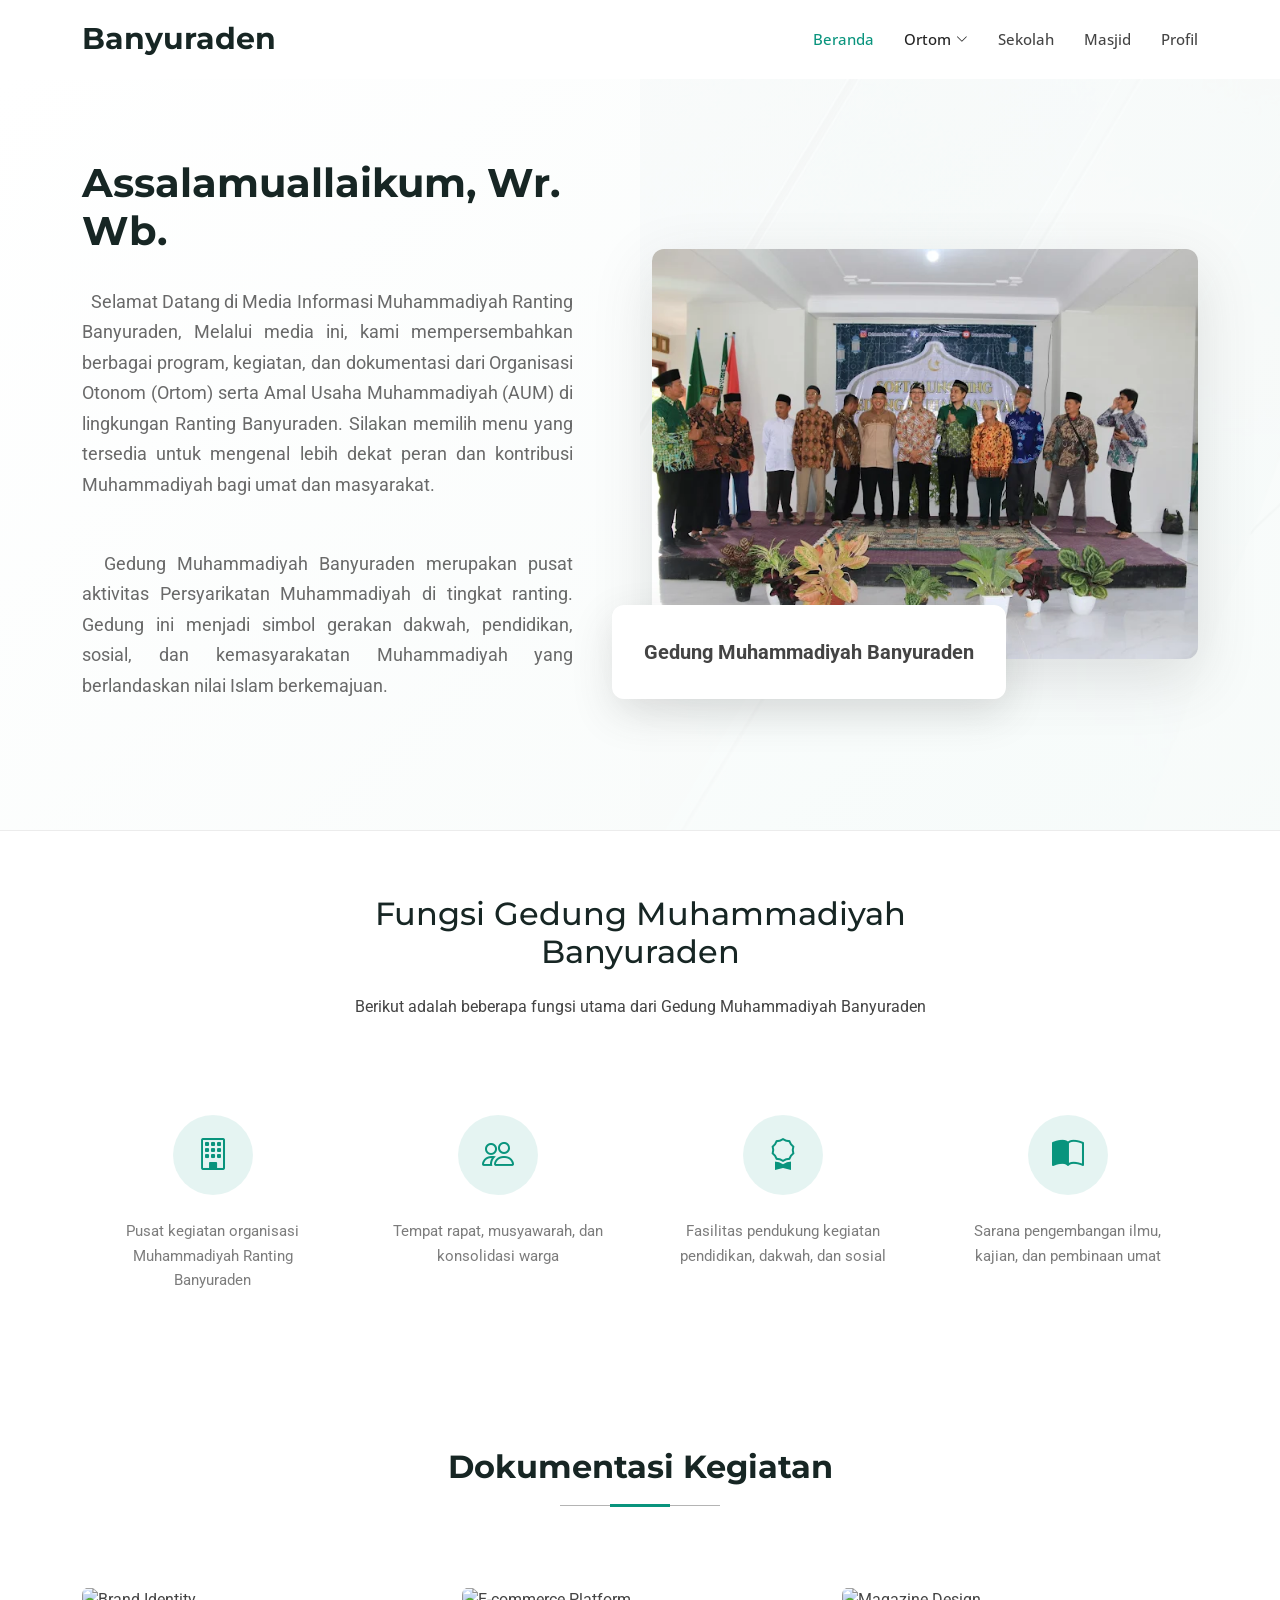
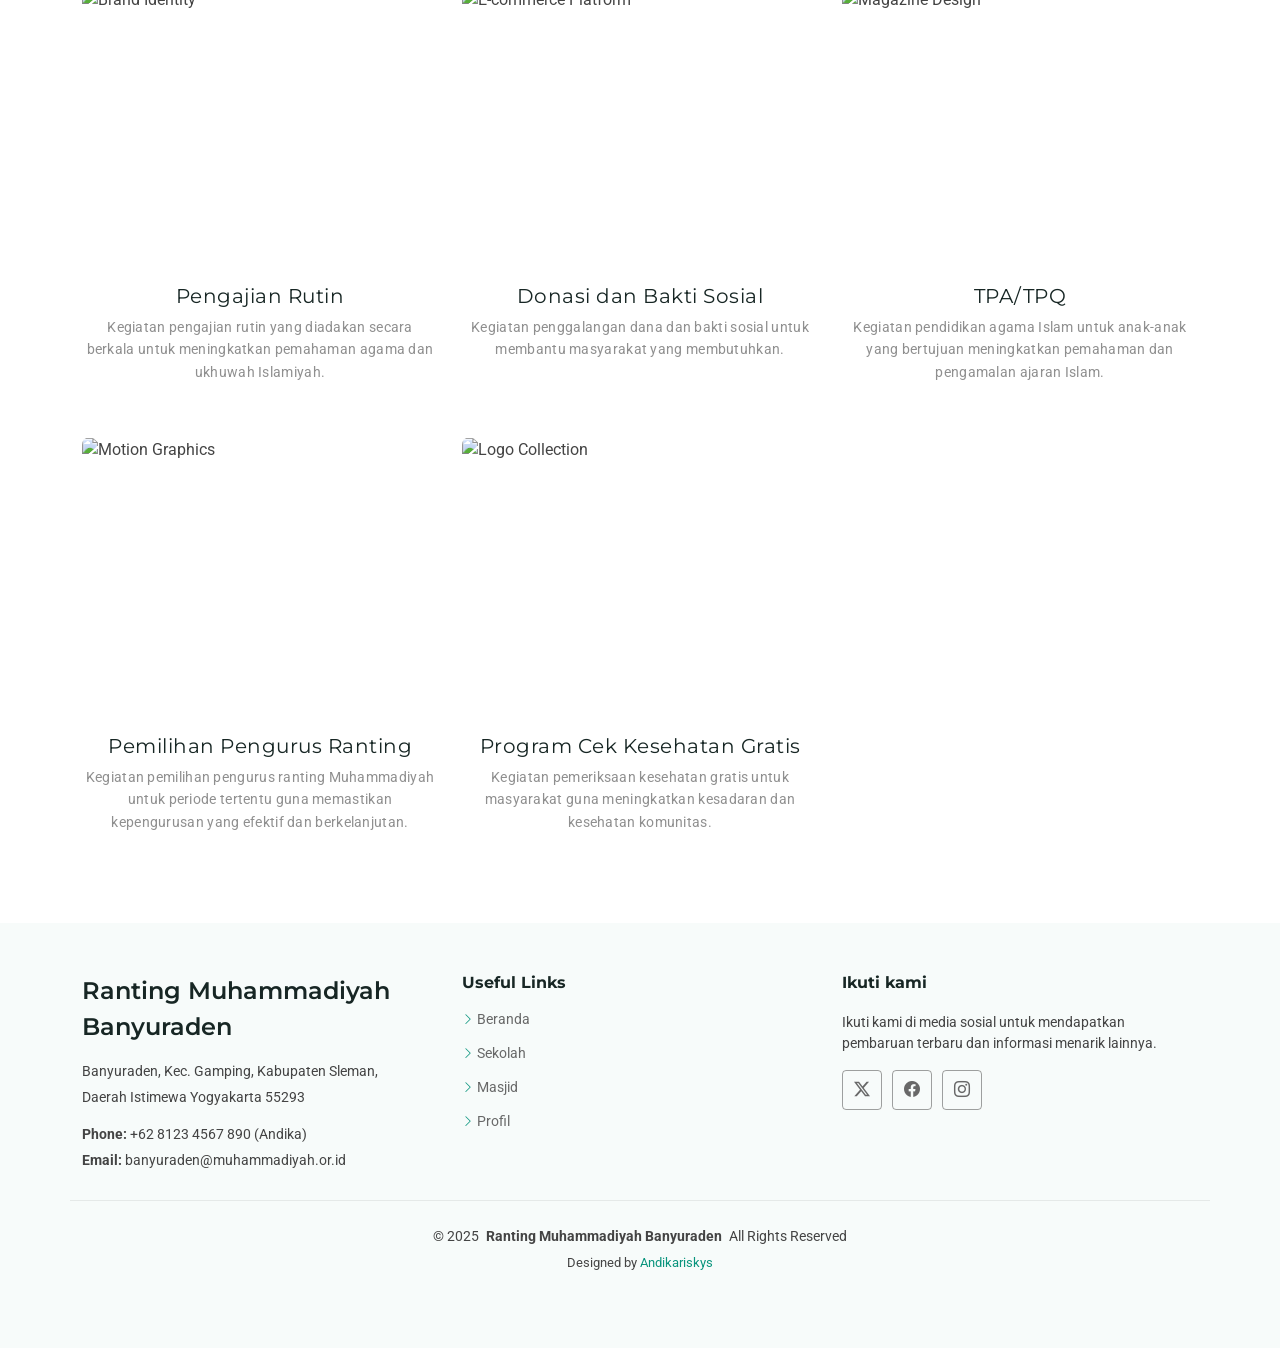
==== index.html @ e765b74c "feat: add initial HTML structure for Ranting Muhammadiyah Banyuraden website" ====
<!DOCTYPE html>
<html lang="en">

<head>
  <meta charset="utf-8" />
  <meta content="width=device-width, initial-scale=1.0" name="viewport" />
  <title>Ranting Muhammadiyah Banyuraden</title>
  <meta name="description" content="" />
  <meta name="keywords" content="" />

  <!-- Favicons -->
  <link href="assets/img/favicon.png" rel="icon" />
  <link href="assets/img/apple-touch-icon.png" rel="apple-touch-icon" />

  <!-- Fonts -->
  <link href="https://fonts.googleapis.com" rel="preconnect" />
  <link href="https://fonts.gstatic.com" rel="preconnect" crossorigin />
  <link
    href="https://fonts.googleapis.com/css2?family=Roboto:ital,wght@0,100;0,300;0,400;0,500;0,700;0,900;1,100;1,300;1,400;1,500;1,700;1,900&family=Open+Sans:ital,wght@0,300;0,400;0,500;0,600;0,700;0,800;1,300;1,400;1,500;1,600;1,700;1,800&family=Montserrat:ital,wght@0,100;0,200;0,300;0,400;0,500;0,600;0,700;0,800;0,900;1,100;1,200;1,300;1,400;1,500;1,600;1,700;1,800;1,900&display=swap"
    rel="stylesheet" />

  <!-- Vendor CSS Files -->
  <link href="assets/vendor/bootstrap/css/bootstrap.min.css" rel="stylesheet" />
  <link href="assets/vendor/bootstrap-icons/bootstrap-icons.css" rel="stylesheet" />
  <link href="assets/vendor/aos/aos.css" rel="stylesheet" />
  <link href="assets/vendor/glightbox/css/glightbox.min.css" rel="stylesheet" />
  <link href="assets/vendor/swiper/swiper-bundle.min.css" rel="stylesheet" />

  <!-- Main CSS File -->
  <link href="assets/css/main.css" rel="stylesheet" />
</head>

<body class="index-page">
  <header id="header" class="header sticky-top">
    <div class="branding d-flex align-items-cente">
      <div class="container position-relative d-flex align-items-center justify-content-between">
        <a href="index.html" class="logo d-flex align-items-center">
          <!-- Uncomment the line below if you also wish to use an image logo -->
          <!-- <img src="assets/img/logo.webp" alt=""> -->
          <h1 class="sitename">Banyuraden</h1>
        </a>

        <nav id="navmenu" class="navmenu">
          <ul>
            <li><a id="dashboard" class="active">Beranda</a></li>
            <li class="dropdown">
              <a href=""><span>Ortom</span>
                <i class="bi bi-chevron-down toggle-dropdown"></i></a>
                <ul>
                  <li><a id="prm">PRM</a></li>
                  <li><a id="pra">PRA</a></li>
                  <li><a id="prpm">PRPM</a></li>
                  <li><a id="prna">PRNA</a></li>
                </ul>
              </li>
              <li><a id="school">Sekolah</a></li>
              <li><a id="mosque">Masjid</a></li>
              <li><a id="profile">Profil</a></li>
          </ul>
          <i class="mobile-nav-toggle d-xl-none bi bi-list"></i>
        </nav>
      </div>
    </div>
  </header>

  <main class="main">
    <!-- Beranda Section -->
    <section id="hero" class="hero section">
      <div class="hero-content">
        <div class="container">
          <div class="row align-items-center">
            <div class="col-lg-6" data-aos="fade-up" data-aos-delay="100">
              <div class="content">
                <h1>Assalamuallaikum, Wr. Wb.</h1>
                <p class="text-justify">
                  &nbsp; Selamat Datang di Media Informasi Muhammadiyah
                  Ranting Banyuraden, Melalui media ini, kami mempersembahkan
                  berbagai program, kegiatan, dan dokumentasi dari Organisasi
                  Otonom (Ortom) serta Amal Usaha Muhammadiyah (AUM) di
                  lingkungan Ranting Banyuraden. Silakan memilih menu yang
                  tersedia untuk mengenal lebih dekat peran dan kontribusi
                  Muhammadiyah bagi umat dan masyarakat.
                </p>
                <p class="text-justify">
                  &nbsp; Gedung Muhammadiyah Banyuraden merupakan pusat
                  aktivitas Persyarikatan Muhammadiyah di tingkat ranting.
                  Gedung ini menjadi simbol gerakan dakwah, pendidikan,
                  sosial, dan kemasyarakatan Muhammadiyah yang berlandaskan
                  nilai Islam berkemajuan.
                </p>
              </div>
            </div>
            <div class="col-lg-6" data-aos="fade-up" data-aos-delay="200">
              <div class="hero-image">
                <img src="assets/img/gedung.webp" alt="Corporate Business" class="img-fluid" />
                <div class="floating-card" data-aos="fade-up" data-aos-delay="300">
                  <div class="card-content">
                    <div class="metric">
                      <span class="fw-bold fs-5">Gedung Muhammadiyah Banyuraden</span>
                    </div>
                  </div>
                </div>
              </div>
            </div>
          </div>
        </div>

        <div class="hero-features">
          <div class="container">
            <div class="row justify-content-center mb-5">
              <div class="col-lg-8 text-center" data-aos="fade-up" data-aos-delay="200">
                <h2 class="section-headline mb-4">
                  Fungsi Gedung Muhammadiyah Banyuraden
                </h2>
                <p class="section-description">
                  Berikut adalah beberapa fungsi utama dari Gedung Muhammadiyah Banyuraden
                </p>
              </div>
            </div>
            <div class="row">
              <div class="col-lg-3 col-md-6" data-aos="fade-up" data-aos-delay="100">
                <div class="feature-item">
                  <div class="icon">
                    <i class="bi bi-building"></i>
                  </div>
                  <p>
                    Pusat kegiatan organisasi Muhammadiyah Ranting Banyuraden
                  </p>
                </div>
              </div>
              <div class="col-lg-3 col-md-6" data-aos="fade-up" data-aos-delay="200">
                <div class="feature-item">
                  <div class="icon">
                    <i class="bi bi-people"></i>
                  </div>
                  <p>
                    Tempat rapat, musyawarah, dan konsolidasi warga
                  </p>
                </div>
              </div>
              <div class="col-lg-3 col-md-6" data-aos="fade-up" data-aos-delay="300">
                <div class="feature-item">
                  <div class="icon">
                    <i class="bi bi-award"></i>
                  </div>
                  <p>
                    Fasilitas pendukung kegiatan pendidikan, dakwah, dan sosial
                  </p>
                </div>
              </div>
              <div class="col-lg-3 col-md-6" data-aos="fade-up" data-aos-delay="400">
                <div class="feature-item">
                  <div class="icon">
                    <i class="bi bi-book-half"></i>
                  </div>
                  <p>
                    Sarana pengembangan ilmu, kajian, dan pembinaan umat
                  </p>
                </div>
              </div>
            </div>
          </div>
        </div>
      </div>
    </section>
    <!-- /Beranda Section -->

    <!-- Dokumentasi -->
    <section id="portfolio" class="portfolio section">
      <!-- Section Title -->
      <div class="container section-title" data-aos="fade-up">
        <h2>Dokumentasi Kegiatan</h2>
      </div>
      <!-- End Section Title -->

      <div class="container" data-aos="fade-up" data-aos-delay="100">
        <div class="isotope-layout" data-default-filter="*" data-layout="fitRows" data-sort="original-order">

          <div class="row gy-4 portfolio-grid isotope-container" data-aos="fade-up" data-aos-delay="200">
            <div class="col-lg-4 col-md-6 portfolio-item isotope-item filter-branding">
              <div class="portfolio-card">
                <div class="image-container">
                  <img src="assets/img/portfolio/portfolio-3.webp" class="img-fluid" alt="Brand Identity"
                    loading="lazy" />
                  <div class="overlay">
                    <div class="overlay-content">
                      <a href="assets/img/portfolio/portfolio-3.webp" class="glightbox zoom-link"
                        title="Pengajian Rutin">
                        <i class="bi bi-zoom-in"></i>
                      </a>
                      <a href="portfolio-details.html" class="details-link" title="View Project Details">
                        <i class="bi bi-arrow-right"></i>
                      </a>
                    </div>
                  </div>
                </div>
                <div class="content">
                  <h3>Pengajian Rutin</h3>
                  <p>Kegiatan pengajian rutin yang diadakan secara berkala untuk meningkatkan pemahaman agama dan ukhuwah Islamiyah.</p>
                </div>
              </div>
            </div>
            <!-- End Portfolio Item -->

            <div class="col-lg-4 col-md-6 portfolio-item isotope-item filter-web">
              <div class="portfolio-card">
                <div class="image-container">
                  <img src="assets/img/portfolio/portfolio-7.webp" class="img-fluid" alt="E-commerce Platform"
                    loading="lazy" />
                  <div class="overlay">
                    <div class="overlay-content">
                      <a href="assets/img/portfolio/portfolio-7.webp" class="glightbox zoom-link"
                        title="Donasi dan Bakti Sosial">
                        <i class="bi bi-zoom-in"></i>
                      </a>
                      <a href="portfolio-details.html" class="details-link" title="View Project Details">
                        <i class="bi bi-arrow-right"></i>
                      </a>
                    </div>
                  </div>
                </div>
                <div class="content">
                  <h3>Donasi dan Bakti Sosial</h3>
                  <p>Kegiatan penggalangan dana dan bakti sosial untuk membantu masyarakat yang membutuhkan.</p>
                </div>
              </div>
            </div>
            <!-- End Portfolio Item -->

            <div class="col-lg-4 col-md-6 portfolio-item isotope-item filter-print">
              <div class="portfolio-card">
                <div class="image-container">
                  <img src="assets/img/portfolio/portfolio-portrait-5.webp" class="img-fluid" alt="Magazine Design"
                    loading="lazy" />
                  <div class="overlay">
                    <div class="overlay-content">
                      <a href="assets/img/portfolio/portfolio-portrait-5.webp" class="glightbox zoom-link"
                        title="TPA/TPQ">
                        <i class="bi bi-zoom-in"></i>
                      </a>
                      <a href="portfolio-details.html" class="details-link" title="View Project Details">
                        <i class="bi bi-arrow-right"></i>
                      </a>
                    </div>
                  </div>
                </div>
                <div class="content">
                  <h3>TPA/TPQ</h3>
                  <p>Kegiatan pendidikan agama Islam untuk anak-anak yang bertujuan meningkatkan pemahaman dan pengamalan ajaran Islam.</p>
                </div>
              </div>
            </div>
            <!-- End Portfolio Item -->

            <div class="col-lg-4 col-md-6 portfolio-item isotope-item filter-motion">
              <div class="portfolio-card">
                <div class="image-container">
                  <img src="assets/img/portfolio/portfolio-8.webp" class="img-fluid" alt="Motion Graphics"
                    loading="lazy" />
                  <div class="overlay">
                    <div class="overlay-content">
                      <a href="assets/img/portfolio/portfolio-8.webp" class="glightbox zoom-link"
                        title="Pemilihan Pengurus Ranting Muhammadiyah">
                        <i class="bi bi-zoom-in"></i>
                      </a>
                      <a href="portfolio-details.html" class="details-link" title="View Project Details">
                        <i class="bi bi-arrow-right"></i>
                      </a>
                    </div>
                  </div>
                </div>
                <div class="content">
                  <h3>Pemilihan Pengurus Ranting</h3>
                  <p>Kegiatan pemilihan pengurus ranting Muhammadiyah untuk periode tertentu guna memastikan kepengurusan yang efektif dan berkelanjutan.</p>
                </div>
              </div>
            </div>
            <!-- End Portfolio Item -->

            <div class="col-lg-4 col-md-6 portfolio-item isotope-item filter-branding">
              <div class="portfolio-card">
                <div class="image-container">
                  <img src="assets/img/portfolio/portfolio-9.webp" class="img-fluid" alt="Logo Collection"
                    loading="lazy" />
                  <div class="overlay">
                    <div class="overlay-content">
                      <a href="assets/img/portfolio/portfolio-9.webp" class="glightbox zoom-link"
                        title="Program Cek Kesehatan Gratis">
                        <i class="bi bi-zoom-in"></i>
                      </a>
                      <a href="portfolio-details.html" class="details-link" title="View Project Details">
                        <i class="bi bi-arrow-right"></i>
                      </a>
                    </div>
                  </div>
                </div>
                <div class="content">
                  <h3>Program Cek Kesehatan Gratis</h3>
                  <p>Kegiatan pemeriksaan kesehatan gratis untuk masyarakat guna meningkatkan kesadaran dan kesehatan komunitas.</p>
                </div>
              </div>
            </div>
            <!-- End Portfolio Item -->
          </div>
          <!-- End Portfolio Grid -->
        </div>
      </div>
    </section>
    <!-- /Dokumentasi -->
  </main>

  <footer id="footer" class="footer light-background">

    <div class="container footer-top">
      <div class="row gy-4">
        <div class="col-lg-4 col-md-6 footer-about">
          <a href="index.html" class="d-flex align-items-center">
            <span class="sitename">Ranting Muhammadiyah Banyuraden</span>
          </a>
          <div class="footer-contact pt-3">
            <p>Banyuraden, Kec. Gamping, Kabupaten Sleman,</p>
            <p>Daerah Istimewa Yogyakarta 55293</p>
            <p class="mt-3">
              <strong>Phone:</strong> <span>+62 8123 4567 890 (Andika)</span>
            </p>
            <p><strong>Email:</strong> <span>banyuraden@muhammadiyah.or.id</span></p>
          </div>
        </div>

        <div class="col-lg-4 col-md-3 footer-links">
          <h4>Useful Links</h4>
          <ul>
            <li><i class="bi bi-chevron-right"></i> <a id="dashboard">Beranda</a></li>
            <li>
              <i class="bi bi-chevron-right"></i> <a id="school">Sekolah</a>
            </li>
            <li>
              <i class="bi bi-chevron-right"></i> <a id="mosque">Masjid</a>
            </li>
            <li>
              <i class="bi bi-chevron-right"></i> <a id="profile">Profil</a>
            </li>
          </ul>
        </div>

        <div class="col-lg-4 col-md-12">
          <h4>Ikuti kami</h4>
          <p>
            Ikuti kami di media sosial untuk mendapatkan pembaruan terbaru dan informasi menarik lainnya.
          </p>
          <div class="social-links d-flex">
            <a href="https://twitter.com/"><i class="bi bi-twitter-x"></i></a>
            <a href="https://facebook.com/"><i class="bi bi-facebook"></i></a>
            <a href="https://instagram.com/"><i class="bi bi-instagram"></i></a>
          </div>
        </div>
      </div>
    </div>

    <div class="container copyright text-center mt-4">
      <p>
        &copy; <span>2025</span>
        <strong class="px-1 sitename">Ranting Muhammadiyah Banyuraden</strong>
        <span>All Rights Reserved</span>
      </p>
      <div class="credits">
        Designed by <a href="https://andikariskys.my.id/">Andikariskys</a>
      </div>
    </div>
  </footer>

  <!-- Scroll Top -->
  <a href="#" id="scroll-top" class="scroll-top d-flex align-items-center justify-content-center"><i
      class="bi bi-arrow-up-short"></i></a>

  <!-- Preloader -->
  <div id="preloader">
    <div></div>
    <div></div>
    <div></div>
    <div></div>
  </div>

  <!-- Vendor JS Files -->
  <script src="assets/vendor/bootstrap/js/bootstrap.bundle.min.js"></script>
  <script src="assets/vendor/php-email-form/validate.js"></script>
  <script src="assets/vendor/aos/aos.js"></script>
  <script src="assets/vendor/glightbox/js/glightbox.min.js"></script>
  <script src="assets/vendor/purecounter/purecounter_vanilla.js"></script>
  <script src="assets/vendor/waypoints/noframework.waypoints.js"></script>
  <script src="assets/vendor/swiper/swiper-bundle.min.js"></script>
  <script src="assets/vendor/imagesloaded/imagesloaded.pkgd.min.js"></script>
  <script src="assets/vendor/isotope-layout/isotope.pkgd.min.js"></script>

  <!-- Main JS File -->
  <script src="assets/js/main.js"></script>
</body>

</html>
---- assets/css/main.css ----
/**
* Template Name: CoreBiz
* Template URL: https://bootstrapmade.com/corebiz-bootstrap-business-template/
* Updated: Aug 30 2025 with Bootstrap v5.3.8
* Author: BootstrapMade.com
* License: https://bootstrapmade.com/license/
*/

@charset "UTF-8";

/*--------------------------------------------------------------
# Font & Color Variables
# Help: https://bootstrapmade.com/color-system/
--------------------------------------------------------------*/
/* Fonts */
:root {
  --default-font: "Roboto",  system-ui, -apple-system, "Segoe UI", Roboto, "Helvetica Neue", Arial, "Noto Sans", "Liberation Sans", sans-serif, "Apple Color Emoji", "Segoe UI Emoji", "Segoe UI Symbol", "Noto Color Emoji";
  --heading-font: "Montserrat",  sans-serif;
  --nav-font: "Open Sans",  sans-serif;
}

/* Global Colors - The following color variables are used throughout the website. Updating them here will change the color scheme of the entire website */
:root { 
  --background-color: #ffffff; /* Background color for the entire website, including individual sections */
  --default-color: #444444; /* Default color used for the majority of the text content across the entire website */
  --heading-color: #172624; /* Color for headings, subheadings and title throughout the website */
  --accent-color: #09947d; /* Accent color that represents your brand on the website. It's used for buttons, links, and other elements that need to stand out */
  --surface-color: #ffffff; /* The surface color is used as a background of boxed elements within sections, such as cards, icon boxes, or other elements that require a visual separation from the global background. */
  --contrast-color: #ffffff; /* Contrast color for text, ensuring readability against backgrounds of accent, heading, or default colors. */
}

/* Nav Menu Colors - The following color variables are used specifically for the navigation menu. They are separate from the global colors to allow for more customization options */
:root {
  --nav-color: #222222;  /* The default color of the main navmenu links */
  --nav-hover-color: #09947d; /* Applied to main navmenu links when they are hovered over or active */
  --nav-mobile-background-color: #ffffff; /* Used as the background color for mobile navigation menu */
  --nav-dropdown-background-color: #ffffff; /* Used as the background color for dropdown items that appear when hovering over primary navigation items */
  --nav-dropdown-color: #222222; /* Used for navigation links of the dropdown items in the navigation menu. */
  --nav-dropdown-hover-color: #09947d; /* Similar to --nav-hover-color, this color is applied to dropdown navigation links when they are hovered over. */
}

/* Color Presets - These classes override global colors when applied to any section or element, providing reuse of the sam color scheme. */

.light-background {
  --background-color: #f7fbfa;
  --surface-color: #ffffff;
}

.dark-background {
  --background-color: #09947d;
  --default-color: #ffffff;
  --heading-color: #ffffff;
  --surface-color: #252525;
  --contrast-color: #ffffff;
}

/* Smooth scroll */
:root {
  scroll-behavior: smooth;
}

/*--------------------------------------------------------------
# General Styling & Shared Classes
--------------------------------------------------------------*/
body {
  color: var(--default-color);
  background-color: var(--background-color);
  font-family: var(--default-font);
}

a {
  color: var(--accent-color);
  text-decoration: none;
  transition: 0.3s;
}

.text-justify {
  text-align: justify !important;
}

a:hover {
  color: color-mix(in srgb, var(--accent-color), transparent 25%);
  text-decoration: none;
}

h1,
h2,
h3,
h4,
h5,
h6 {
  color: var(--heading-color);
  font-family: var(--heading-font);
}

/* PHP Email Form Messages
------------------------------*/
.php-email-form .error-message {
  display: none;
  background: #df1529;
  color: #ffffff;
  text-align: left;
  padding: 15px;
  margin-bottom: 24px;
  font-weight: 600;
}

.php-email-form .sent-message {
  display: none;
  color: #ffffff;
  background: #059652;
  text-align: center;
  padding: 15px;
  margin-bottom: 24px;
  font-weight: 600;
}

.php-email-form .loading {
  display: none;
  background: var(--surface-color);
  text-align: center;
  padding: 15px;
  margin-bottom: 24px;
}

.php-email-form .loading:before {
  content: "";
  display: inline-block;
  border-radius: 50%;
  width: 24px;
  height: 24px;
  margin: 0 10px -6px 0;
  border: 3px solid var(--accent-color);
  border-top-color: var(--surface-color);
  animation: php-email-form-loading 1s linear infinite;
}

@keyframes php-email-form-loading {
  0% {
    transform: rotate(0deg);
  }

  100% {
    transform: rotate(360deg);
  }
}

/*--------------------------------------------------------------
# Global Header
--------------------------------------------------------------*/
.header {
  color: var(--default-color);
  transition: all 0.5s;
  z-index: 997;
  background-color: var(--background-color);
}

.header .topbar {
  background-color: var(--background-color);
  height: 40px;
  padding: 0;
  font-size: 14px;
  transition: all 0.5s;
}

.header .topbar .contact-info i {
  font-style: normal;
  color: var(--contrast-color);
}

.header .topbar .contact-info i a,
.header .topbar .contact-info i span {
  padding-left: 5px;
  color: var(--contrast-color);
}

@media (max-width: 575px) {

  .header .topbar .contact-info i a,
  .header .topbar .contact-info i span {
    font-size: 13px;
  }
}

.header .topbar .contact-info i a {
  line-height: 0;
  transition: 0.3s;
}

.header .topbar .contact-info i a:hover {
  color: var(--contrast-color);
  text-decoration: underline;
}

.header .topbar .social-links a {
  color: color-mix(in srgb, var(--contrast-color), transparent 40%);
  line-height: 0;
  transition: 0.3s;
  margin-left: 20px;
}

.header .topbar .social-links a:hover {
  color: var(--contrast-color);
}

.header .branding {
  min-height: 60px;
  padding: 10px 0;
}

.header .logo {
  line-height: 1;
}

.header .logo img {
  max-height: 36px;
  margin-right: 8px;
}

.header .logo h1 {
  font-size: 30px;
  margin: 0;
  font-weight: 700;
  color: var(--heading-color);
}

.scrolled .header {
  box-shadow: 0px 0 18px rgba(0, 0, 0, 0.1);
}

.scrolled .header .topbar {
  height: 0;
  visibility: hidden;
  overflow: hidden;
}

/*--------------------------------------------------------------
# Navigation Menu
--------------------------------------------------------------*/
/* Navmenu - Desktop */
@media (min-width: 1200px) {
  .navmenu {
    padding: 0;
  }

  .navmenu ul {
    margin: 0;
    padding: 0;
    display: flex;
    list-style: none;
    align-items: center;
  }

  .navmenu li {
    position: relative;
  }

  .navmenu a,
  .navmenu a:focus {
    color: var(--nav-color);
    padding: 18px 15px;
    font-size: 15px;
    font-family: var(--nav-font);
    font-weight: 500;
    display: flex;
    align-items: center;
    justify-content: space-between;
    white-space: nowrap;
    transition: 0.3s;
  }

  .navmenu a i,
  .navmenu a:focus i {
    font-size: 12px;
    line-height: 0;
    margin-left: 5px;
    transition: 0.3s;
  }

  .navmenu li:last-child a {
    padding-right: 0;
  }

  .navmenu li:hover>a,
  .navmenu .active,
  .navmenu .active:focus {
    color: var(--nav-hover-color);
  }

  .navmenu .dropdown ul {
    margin: 0;
    padding: 10px 0;
    background: var(--nav-dropdown-background-color);
    display: block;
    position: absolute;
    visibility: hidden;
    left: 14px;
    top: 130%;
    opacity: 0;
    transition: 0.3s;
    border-radius: 4px;
    z-index: 99;
    box-shadow: 0px 0px 30px rgba(0, 0, 0, 0.1);
  }

  .navmenu .dropdown ul li {
    min-width: 200px;
  }

  .navmenu .dropdown ul a {
    padding: 10px 20px;
    font-size: 15px;
    text-transform: none;
    color: var(--nav-dropdown-color);
  }

  .navmenu .dropdown ul a i {
    font-size: 12px;
  }

  .navmenu .dropdown ul a:hover,
  .navmenu .dropdown ul .active:hover,
  .navmenu .dropdown ul li:hover>a {
    color: var(--nav-dropdown-hover-color);
  }

  .navmenu .dropdown:hover>ul {
    opacity: 1;
    top: 100%;
    visibility: visible;
  }

  .navmenu .dropdown .dropdown ul {
    top: 0;
    left: -90%;
    visibility: hidden;
  }

  .navmenu .dropdown .dropdown:hover>ul {
    opacity: 1;
    top: 0;
    left: -100%;
    visibility: visible;
  }
}

/* Navmenu - Mobile */
@media (max-width: 1199px) {
  .mobile-nav-toggle {
    color: var(--nav-color);
    font-size: 28px;
    line-height: 0;
    margin-right: 10px;
    cursor: pointer;
    transition: color 0.3s;
  }

  .navmenu {
    padding: 0;
    z-index: 9997;
  }

  .navmenu ul {
    display: none;
    list-style: none;
    position: absolute;
    inset: 60px 20px 20px 20px;
    padding: 10px 0;
    margin: 0;
    border-radius: 6px;
    background-color: var(--nav-mobile-background-color);
    overflow-y: auto;
    transition: 0.3s;
    z-index: 9998;
    box-shadow: 0px 0px 30px rgba(0, 0, 0, 0.1);
  }

  .navmenu a,
  .navmenu a:focus {
    color: var(--nav-dropdown-color);
    padding: 10px 20px;
    font-family: var(--nav-font);
    font-size: 17px;
    font-weight: 500;
    display: flex;
    align-items: center;
    justify-content: space-between;
    white-space: nowrap;
    transition: 0.3s;
  }

  .navmenu a i,
  .navmenu a:focus i {
    font-size: 12px;
    line-height: 0;
    margin-left: 5px;
    width: 30px;
    height: 30px;
    display: flex;
    align-items: center;
    justify-content: center;
    border-radius: 50%;
    transition: 0.3s;
    background-color: color-mix(in srgb, var(--accent-color), transparent 90%);
  }

  .navmenu a i:hover,
  .navmenu a:focus i:hover {
    background-color: var(--accent-color);
    color: var(--contrast-color);
  }

  .navmenu a:hover,
  .navmenu .active,
  .navmenu .active:focus {
    color: var(--nav-dropdown-hover-color);
  }

  .navmenu .active i,
  .navmenu .active:focus i {
    background-color: var(--accent-color);
    color: var(--contrast-color);
    transform: rotate(180deg);
  }

  .navmenu .dropdown ul {
    position: static;
    display: none;
    z-index: 99;
    padding: 10px 0;
    margin: 10px 20px;
    background-color: var(--nav-dropdown-background-color);
    border: 1px solid color-mix(in srgb, var(--default-color), transparent 90%);
    box-shadow: none;
    transition: all 0.5s ease-in-out;
  }

  .navmenu .dropdown ul ul {
    background-color: rgba(33, 37, 41, 0.1);
  }

  .navmenu .dropdown>.dropdown-active {
    display: block;
    background-color: rgba(33, 37, 41, 0.03);
  }

  .mobile-nav-active {
    overflow: hidden;
  }

  .mobile-nav-active .mobile-nav-toggle {
    color: #fff;
    position: absolute;
    font-size: 32px;
    top: 15px;
    right: 15px;
    margin-right: 0;
    z-index: 9999;
  }

  .mobile-nav-active .navmenu {
    position: fixed;
    overflow: hidden;
    inset: 0;
    background: rgba(33, 37, 41, 0.8);
    transition: 0.3s;
  }

  .mobile-nav-active .navmenu>ul {
    display: block;
  }
}

/*--------------------------------------------------------------
# Global Footer
--------------------------------------------------------------*/
.footer {
  color: var(--default-color);
  background-color: var(--background-color);
  font-size: 14px;
  padding-bottom: 50px;
  position: relative;
}

.footer .footer-newsletter {
  background-color: color-mix(in srgb, var(--accent-color), transparent 96%);
  padding: 50px 0;
}

.footer .footer-newsletter h4 {
  font-size: 24px;
}

.footer .footer-newsletter .newsletter-form {
  margin-top: 30px;
  margin-bottom: 15px;
  padding: 6px 8px;
  position: relative;
  background-color: var(--surface-color);
  border: 1px solid color-mix(in srgb, var(--accent-color), transparent 80%);
  box-shadow: 0px 2px 25px rgba(0, 0, 0, 0.1);
  display: flex;
  transition: 0.3s;
  border-radius: 4px;
}

.footer .footer-newsletter .newsletter-form:focus-within {
  border-color: var(--accent-color);
}

.footer .footer-newsletter .newsletter-form input[type=email] {
  border: 0;
  padding: 4px;
  width: 100%;
  background-color: var(--surface-color);
  color: var(--default-color);
}

.footer .footer-newsletter .newsletter-form input[type=email]:focus-visible {
  outline: none;
}

.footer .footer-newsletter .newsletter-form input[type=submit] {
  border: 0;
  font-size: 16px;
  padding: 0 20px;
  margin: -7px -8px -7px 0;
  background: var(--accent-color);
  color: var(--contrast-color);
  transition: 0.3s;
  border-radius: 0 4px 4px 0;
}

.footer .footer-newsletter .newsletter-form input[type=submit]:hover {
  background: color-mix(in srgb, var(--accent-color), transparent 20%);
}

.footer .footer-top {
  padding-top: 50px;
}

.footer .social-links a {
  display: flex;
  align-items: center;
  justify-content: center;
  width: 40px;
  height: 40px;
  border-radius: 4px;
  border: 1px solid color-mix(in srgb, var(--default-color), transparent 50%);
  font-size: 16px;
  color: color-mix(in srgb, var(--default-color), transparent 20%);
  margin-right: 10px;
  transition: 0.3s;
}

.footer .social-links a:hover {
  color: var(--accent-color);
  border-color: var(--accent-color);
}

.footer h4 {
  font-size: 16px;
  font-weight: bold;
  position: relative;
  padding-bottom: 12px;
}

.footer .footer-links {
  margin-bottom: 30px;
}

.footer .footer-links ul {
  list-style: none;
  padding: 0;
  margin: 0;
}

.footer .footer-links ul i {
  margin-right: 3px;
  font-size: 12px;
  line-height: 0;
  color: var(--accent-color);
}

.footer .footer-links ul li {
  padding: 10px 0;
  display: flex;
  align-items: center;
}

.footer .footer-links ul li:first-child {
  padding-top: 0;
}

.footer .footer-links ul a {
  display: inline-block;
  color: color-mix(in srgb, var(--default-color), transparent 20%);
  line-height: 1;
}

.footer .footer-links ul a:hover {
  color: var(--accent-color);
}

.footer .footer-about a {
  color: var(--heading-color);
  font-size: 24px;
  font-weight: 600;
  font-family: var(--heading-font);
}

.footer .footer-contact p {
  margin-bottom: 5px;
}

.footer .copyright {
  padding-top: 25px;
  padding-bottom: 25px;
  border-top: 1px solid color-mix(in srgb, var(--default-color), transparent 90%);
}

.footer .copyright p {
  margin-bottom: 0;
}

.footer .credits {
  margin-top: 6px;
  font-size: 13px;
}

/*--------------------------------------------------------------
# Preloader
--------------------------------------------------------------*/
#preloader {
  position: fixed;
  inset: 0;
  z-index: 9999;
  overflow: hidden;
  background-color: var(--background-color);
  transition: all 0.6s ease-out;
  width: 100%;
  height: 100vh;
  display: flex;
  align-items: center;
  justify-content: center;
}

#preloader div {
  width: 13px;
  height: 13px;
  background-color: var(--accent-color);
  border-radius: 50%;
  animation-timing-function: cubic-bezier(0, 1, 1, 0);
  position: absolute;
  left: 50%;
}

#preloader div:nth-child(1) {
  left: calc(50% + 8px);
  animation: animate-preloader-1 0.6s infinite;
}

#preloader div:nth-child(2) {
  left: calc(50% + 8px);
  animation: animate-preloader-2 0.6s infinite;
}

#preloader div:nth-child(3) {
  left: calc(50% + 32px);
  animation: animate-preloader-2 0.6s infinite;
}

#preloader div:nth-child(4) {
  left: calc(50% + 56px);
  animation: animate-preloader-3 0.6s infinite;
}

@keyframes animate-preloader-1 {
  0% {
    transform: scale(0);
  }

  100% {
    transform: scale(1);
  }
}

@keyframes animate-preloader-3 {
  0% {
    transform: scale(1);
  }

  100% {
    transform: scale(0);
  }
}

@keyframes animate-preloader-2 {
  0% {
    transform: translate(0, 0);
  }

  100% {
    transform: translate(24px, 0);
  }
}

/*--------------------------------------------------------------
# Scroll Top Button
--------------------------------------------------------------*/
.scroll-top {
  position: fixed;
  visibility: hidden;
  opacity: 0;
  right: 15px;
  bottom: 15px;
  z-index: 99999;
  background-color: var(--accent-color);
  width: 40px;
  height: 40px;
  border-radius: 4px;
  transition: all 0.4s;
}

.scroll-top i {
  font-size: 24px;
  color: var(--contrast-color);
  line-height: 0;
}

.scroll-top:hover {
  background-color: color-mix(in srgb, var(--accent-color), transparent 20%);
  color: var(--contrast-color);
}

.scroll-top.active {
  visibility: visible;
  opacity: 1;
}

/*--------------------------------------------------------------
# Disable aos animation delay on mobile devices
--------------------------------------------------------------*/
@media screen and (max-width: 768px) {
  [data-aos-delay] {
    transition-delay: 0 !important;
  }
}

/*--------------------------------------------------------------
# Global Page Titles & Breadcrumbs
--------------------------------------------------------------*/
.page-title {
  --background-color: color-mix(in srgb, var(--default-color), transparent 96%);
  color: var(--default-color);
  background-color: var(--background-color);
  padding: 25px 0;
  position: relative;
}

.page-title h1 {
  font-size: 24px;
  font-weight: 600;
}

.page-title .breadcrumbs ol {
  display: flex;
  flex-wrap: wrap;
  list-style: none;
  padding: 0;
  margin: 0;
  font-size: 14px;
  font-weight: 400;
}

.page-title .breadcrumbs ol li+li {
  padding-left: 10px;
}

.page-title .breadcrumbs ol li+li::before {
  content: "/";
  display: inline-block;
  padding-right: 10px;
  color: color-mix(in srgb, var(--default-color), transparent 70%);
}

/*--------------------------------------------------------------
# Global Sections
--------------------------------------------------------------*/
section,
.section {
  color: var(--default-color);
  background-color: var(--background-color);
  padding: 60px 0;
  scroll-margin-top: 78px;
  overflow: clip;
}

@media (max-width: 1199px) {

  section,
  .section {
    scroll-margin-top: 60px;
  }
}

/*--------------------------------------------------------------
# Global Section Titles
--------------------------------------------------------------*/
.section-title {
  text-align: center;
  padding-bottom: 60px;
  position: relative;
}

.section-title h2 {
  font-size: 32px;
  font-weight: 700;
  margin-bottom: 20px;
  padding-bottom: 20px;
  position: relative;
}

.section-title h2:before {
  content: "";
  position: absolute;
  display: block;
  width: 160px;
  height: 1px;
  background: color-mix(in srgb, var(--default-color), transparent 60%);
  left: 0;
  right: 0;
  bottom: 1px;
  margin: auto;
}

.section-title h2::after {
  content: "";
  position: absolute;
  display: block;
  width: 60px;
  height: 3px;
  background: var(--accent-color);
  left: 0;
  right: 0;
  bottom: 0;
  margin: auto;
}

.section-title p {
  margin-bottom: 0;
}

/*--------------------------------------------------------------
# Hero Section
--------------------------------------------------------------*/
.hero {
  padding: 0;
  background: linear-gradient(135deg, var(--surface-color) 0%, color-mix(in srgb, var(--accent-color), transparent 95%) 100%);
  position: relative;
  overflow: hidden;
}

.hero .hero-content {
  position: relative;
  z-index: 2;
}

.hero .hero-content .content {
  padding: 80px 0;
}

.hero .hero-content .content h1 {
  font-size: 2.5rem;
  font-weight: 700;
  margin-bottom: 2rem;
  color: var(--heading-color);
}

@media (max-width: 768px) {
  .hero .hero-content .content h1 {
    font-size: 2.5rem;
  }
}

.hero .hero-content .content p {
  font-size: 1.125rem;
  line-height: 1.7;
  color: color-mix(in srgb, var(--default-color), transparent 20%);
  margin-bottom: 3rem;
  max-width: 90%;
}

.hero .hero-content .content .cta-group {
  display: flex;
  align-items: center;
  gap: 2rem;
  flex-wrap: wrap;
}

.hero .hero-content .content .cta-group .btn-primary {
  background: var(--accent-color);
  color: var(--contrast-color);
  padding: 1rem 2.5rem;
  border-radius: 8px;
  font-weight: 500;
  font-size: 1rem;
  text-decoration: none;
  transition: all 0.3s ease;
  border: none;
  display: inline-block;
}

.hero .hero-content .content .cta-group .btn-primary:hover {
  background: color-mix(in srgb, var(--accent-color), black 10%);
  transform: translateY(-2px);
  box-shadow: 0 8px 25px color-mix(in srgb, var(--accent-color), transparent 70%);
}

.hero .hero-content .content .cta-group .btn-secondary {
  display: flex;
  align-items: center;
  gap: 0.75rem;
  color: var(--heading-color);
  text-decoration: none;
  font-weight: 500;
  transition: all 0.3s ease;
}

.hero .hero-content .content .cta-group .btn-secondary i {
  font-size: 1.5rem;
  color: var(--accent-color);
  transition: all 0.3s ease;
}

.hero .hero-content .content .cta-group .btn-secondary:hover {
  color: var(--accent-color);
}

.hero .hero-content .content .cta-group .btn-secondary:hover i {
  transform: scale(1.1);
}

.hero .hero-content .hero-image {
  position: relative;
  padding: 80px 0;
}

.hero .hero-content .hero-image img {
  border-radius: 12px;
  box-shadow: 0 20px 60px color-mix(in srgb, var(--default-color), transparent 85%);
  width: 100%;
  height: auto;
}

.hero .hero-content .hero-image .floating-card {
  position: absolute;
  bottom: 40px;
  left: -40px;
  background: var(--surface-color);
  padding: 2rem;
  border-radius: 12px;
  box-shadow: 0 15px 40px color-mix(in srgb, var(--default-color), transparent 85%);
  backdrop-filter: blur(10px);
}

@media (max-width: 768px) {
  .hero .hero-content .hero-image .floating-card {
    left: 20px;
    bottom: 20px;
    padding: 1.5rem;
  }
}

.hero .hero-content .hero-image .floating-card .card-content {
  display: flex;
  gap: 2rem;
}

@media (max-width: 576px) {
  .hero .hero-content .hero-image .floating-card .card-content {
    flex-direction: column;
    gap: 1rem;
  }
}

.hero .hero-content .hero-image .floating-card .metric {
  text-align: center;
}

.hero .hero-content .hero-image .floating-card .metric .number {
  display: block;
  font-size: 2rem;
  font-weight: 600;
  color: var(--accent-color);
  line-height: 1;
}

.hero .hero-content .hero-image .floating-card .metric .label {
  font-size: 0.875rem;
  color: color-mix(in srgb, var(--default-color), transparent 30%);
  margin-top: 0.25rem;
}

.hero .hero-features {
  background: var(--surface-color);
  padding: 4rem 0;
  border-top: 1px solid color-mix(in srgb, var(--default-color), transparent 90%);
}

.hero .hero-features .feature-item {
  text-align: center;
  padding: 2rem 1rem;
  transition: all 0.3s ease;
}

.hero .hero-features .feature-item:hover {
  transform: translateY(-5px);
}

.hero .hero-features .feature-item .icon {
  width: 80px;
  height: 80px;
  background: color-mix(in srgb, var(--accent-color), transparent 90%);
  border-radius: 50%;
  display: flex;
  align-items: center;
  justify-content: center;
  margin: 0 auto 1.5rem;
  transition: all 0.3s ease;
}

.hero .hero-features .feature-item .icon i {
  font-size: 2rem;
  color: var(--accent-color);
}

.hero .hero-features .feature-item h4 {
  font-size: 1.25rem;
  font-weight: 500;
  margin-bottom: 1rem;
  color: var(--heading-color);
}

.hero .hero-features .feature-item p {
  font-size: 0.95rem;
  line-height: 1.6;
  color: color-mix(in srgb, var(--default-color), transparent 30%);
  margin: 0;
}

.hero .hero-features .feature-item:hover .icon {
  background: var(--accent-color);
  transform: scale(1.1);
}

.hero .hero-features .feature-item:hover .icon i {
  color: var(--contrast-color);
}

@media (max-width: 992px) {
  .hero .hero-content .content {
    text-align: center;
    padding: 60px 0 40px;
  }

  .hero .hero-content .content p {
    max-width: 100%;
  }

  .hero .hero-content .hero-image {
    padding: 40px 0 60px;
  }
}

.hero::before {
  content: "";
  position: absolute;
  top: 0;
  right: 0;
  width: 50%;
  height: 100%;
  background: url("../img/bg/abstract-bg-1.webp") center/cover no-repeat;
  opacity: 0.03;
  z-index: 1;
}

/*--------------------------------------------------------------
# Featured Services Section
--------------------------------------------------------------*/
.featured-services .service-item {
  height: 100%;
  padding: 60px 40px;
  border-radius: 8px;
  transition: all 0.4s ease;
  background-color: var(--surface-color);
  border: 1px solid color-mix(in srgb, var(--default-color), transparent 92%);
  position: relative;
  overflow: hidden;
}

.featured-services .service-item::before {
  content: "";
  position: absolute;
  top: 0;
  left: 0;
  right: 0;
  height: 4px;
  background: linear-gradient(90deg, var(--accent-color), color-mix(in srgb, var(--accent-color), var(--heading-color) 30%));
  transform: scaleX(0);
  transform-origin: left;
  transition: transform 0.4s ease;
}

.featured-services .service-item:hover {
  transform: translateY(-8px);
  box-shadow: 0 20px 40px color-mix(in srgb, var(--default-color), transparent 90%);
}

.featured-services .service-item:hover::before {
  transform: scaleX(1);
}

.featured-services .service-item:hover .service-icon {
  background: linear-gradient(135deg, var(--accent-color), color-mix(in srgb, var(--accent-color), var(--heading-color) 20%));
}

.featured-services .service-item:hover .service-icon i {
  color: var(--contrast-color);
  transform: scale(1.1);
}

.featured-services .service-item:hover .service-link {
  opacity: 1;
  transform: translateY(0);
}

.featured-services .service-item:hover .service-link i {
  transform: translateX(8px);
}

@media (max-width: 768px) {
  .featured-services .service-item {
    padding: 40px 30px;
  }
}

.featured-services .service-icon {
  width: 80px;
  height: 80px;
  margin: 0 auto 30px;
  display: flex;
  align-items: center;
  justify-content: center;
  background: color-mix(in srgb, var(--accent-color), transparent 90%);
  border-radius: 50%;
  transition: all 0.4s ease;
}

.featured-services .service-icon i {
  font-size: 36px;
  color: var(--accent-color);
  transition: all 0.4s ease;
}

.featured-services h3 {
  font-size: 24px;
  font-weight: 300;
  margin-bottom: 20px;
  text-align: center;
  color: var(--heading-color);
  line-height: 1.3;
}

.featured-services p {
  color: color-mix(in srgb, var(--default-color), transparent 20%);
  text-align: center;
  line-height: 1.7;
  margin-bottom: 30px;
  font-size: 15px;
}

.featured-services .service-link {
  display: flex;
  align-items: center;
  justify-content: center;
  gap: 8px;
  color: var(--accent-color);
  text-decoration: none;
  font-weight: 400;
  font-size: 14px;
  opacity: 0.8;
  transform: translateY(10px);
  transition: all 0.4s ease;
}

.featured-services .service-link span {
  font-weight: 500;
}

.featured-services .service-link i {
  font-size: 16px;
  transition: transform 0.3s ease;
}

.featured-services .service-link:hover {
  color: var(--heading-color);
}

/*--------------------------------------------------------------
# About Section
--------------------------------------------------------------*/
.about .content {
  padding-right: 40px;
}

@media (max-width: 992px) {
  .about .content {
    padding-right: 0;
    margin-bottom: 60px;
  }
}

.about .content h2 {
  font-size: 2.5rem;
  font-weight: 300;
  line-height: 1.3;
  margin-bottom: 30px;
  color: var(--heading-color);
}

@media (max-width: 768px) {
  .about .content h2 {
    font-size: 2rem;
  }
}

.about .content .lead {
  font-size: 1.25rem;
  line-height: 1.7;
  margin-bottom: 40px;
  color: color-mix(in srgb, var(--default-color), transparent 10%);
}

.about .content .description {
  margin-bottom: 60px;
}

.about .content .description p {
  font-size: 1rem;
  line-height: 1.8;
  margin-bottom: 20px;
  color: color-mix(in srgb, var(--default-color), transparent 20%);
}

.about .content .description p:last-child {
  margin-bottom: 0;
}

.about .content .stats-row {
  display: flex;
  gap: 60px;
  margin-bottom: 60px;
}

@media (max-width: 768px) {
  .about .content .stats-row {
    gap: 40px;
    flex-wrap: wrap;
  }
}

@media (max-width: 576px) {
  .about .content .stats-row {
    justify-content: space-between;
    gap: 20px;
  }
}

.about .content .stats-row .stat-item {
  text-align: left;
}

.about .content .stats-row .stat-item .stat-number {
  font-size: 2.5rem;
  font-weight: 300;
  color: var(--accent-color);
  line-height: 1;
  margin-bottom: 8px;
}

@media (max-width: 768px) {
  .about .content .stats-row .stat-item .stat-number {
    font-size: 2rem;
  }
}

.about .content .stats-row .stat-item .stat-label {
  font-size: 0.875rem;
  color: color-mix(in srgb, var(--default-color), transparent 40%);
  text-transform: uppercase;
  letter-spacing: 0.5px;
}

.about .content .cta-section {
  display: flex;
  align-items: center;
  gap: 30px;
}

@media (max-width: 576px) {
  .about .content .cta-section {
    flex-direction: column;
    align-items: flex-start;
    gap: 20px;
  }
}

.about .content .cta-section .btn-primary {
  background-color: var(--accent-color);
  color: var(--contrast-color);
  padding: 14px 30px;
  border-radius: 4px;
  text-decoration: none;
  font-weight: 400;
  transition: all 0.3s ease;
  border: 2px solid var(--accent-color);
}

.about .content .cta-section .btn-primary:hover {
  background-color: transparent;
  color: var(--accent-color);
}

.about .content .cta-section .btn-link {
  color: var(--heading-color);
  text-decoration: none;
  font-weight: 400;
  display: flex;
  align-items: center;
  gap: 8px;
  transition: all 0.3s ease;
}

.about .content .cta-section .btn-link:hover {
  color: var(--accent-color);
}

.about .content .cta-section .btn-link:hover i {
  transform: translateX(4px);
}

.about .content .cta-section .btn-link i {
  transition: transform 0.3s ease;
}

.about .image-container {
  position: relative;
  height: 100%;
  min-height: 500px;
}

@media (max-width: 992px) {
  .about .image-container {
    min-height: 400px;
  }
}

.about .image-container img {
  width: 100%;
  height: 100%;
  object-fit: cover;
  border-radius: 8px;
}

.about .image-container .image-overlay {
  position: absolute;
  bottom: 30px;
  left: 30px;
  background-color: var(--surface-color);
  padding: 25px;
  border-radius: 8px;
  box-shadow: 0 8px 30px color-mix(in srgb, var(--default-color), transparent 85%);
  min-width: 200px;
}

@media (max-width: 576px) {
  .about .image-container .image-overlay {
    bottom: 20px;
    left: 20px;
    padding: 20px;
  }
}

.about .image-container .image-overlay .overlay-content {
  display: flex;
  align-items: center;
  gap: 15px;
}

.about .image-container .image-overlay .overlay-content i {
  font-size: 2rem;
  color: var(--accent-color);
}

.about .image-container .image-overlay .overlay-content .overlay-text h4 {
  font-size: 1.1rem;
  margin-bottom: 4px;
  color: var(--heading-color);
  font-weight: 500;
}

.about .image-container .image-overlay .overlay-content .overlay-text p {
  margin: 0;
  font-size: 0.875rem;
  color: color-mix(in srgb, var(--default-color), transparent 30%);
}

/*--------------------------------------------------------------
# Skills Section
--------------------------------------------------------------*/
.skills {
  --skill-spacing: 40px;
  --icon-size: 60px;
  --progress-height: 4px;
  --border-subtle: color-mix(in srgb, var(--default-color), transparent 90%);
  --text-muted: color-mix(in srgb, var(--default-color), transparent 45%);
  --surface-elevated: color-mix(in srgb, var(--surface-color), var(--accent-color) 2%);
}

.skills .intro-content {
  margin-bottom: 80px;
}

.skills .intro-content .lead-text {
  font-size: 20px;
  line-height: 1.7;
  color: var(--text-muted);
  font-weight: 300;
  margin: 0;
}

.skills .skills-grid {
  display: grid;
  grid-template-columns: repeat(auto-fit, minmax(380px, 1fr));
  gap: var(--skill-spacing);
  margin-bottom: 60px;
}

.skills .skill-item {
  padding: 36px 0;
  border-bottom: 1px solid var(--border-subtle);
  transition: all 0.4s ease;
}

.skills .skill-item:hover {
  transform: translateY(-4px);
}

.skills .skill-item:hover .skill-icon i {
  color: var(--accent-color);
  transform: scale(1.1);
}

.skills .skill-item .skill-icon {
  margin-bottom: 24px;
}

.skills .skill-item .skill-icon i {
  font-size: var(--icon-size);
  color: var(--text-muted);
  transition: all 0.4s ease;
}

.skills .skill-item .skill-name {
  font-size: 24px;
  font-weight: 300;
  margin-bottom: 20px;
  color: var(--heading-color);
  line-height: 1.3;
}

.skills .skill-item .skill-level {
  display: flex;
  align-items: center;
  gap: 16px;
  margin-bottom: 20px;
}

.skills .skill-item .skill-level .level-text {
  font-size: 14px;
  color: var(--accent-color);
  font-weight: 500;
  text-transform: uppercase;
  letter-spacing: 0.8px;
  min-width: 90px;
}

.skills .skill-item .skill-level .progress-track {
  flex: 1;
  height: var(--progress-height);
  background: var(--border-subtle);
  border-radius: 2px;
  overflow: hidden;
}

.skills .skill-item .skill-level .progress-track .progress-bar {
  width: 0%;
  height: 100%;
  background: linear-gradient(90deg, var(--accent-color), color-mix(in srgb, var(--accent-color), transparent 30%));
  border-radius: 2px;
  transition: width 1.2s cubic-bezier(0.4, 0, 0.2, 1);
}

.skills .skill-item .skill-description {
  font-size: 16px;
  line-height: 1.8;
  color: var(--text-muted);
  margin: 0;
}

.skills .certification-area {
  padding-top: 60px;
  border-top: 1px solid var(--border-subtle);
}

.skills .certification-area .cert-content .cert-title {
  font-size: 28px;
  font-weight: 300;
  margin-bottom: 16px;
  color: var(--heading-color);
}

.skills .certification-area .cert-content .cert-description {
  font-size: 17px;
  line-height: 1.7;
  color: var(--text-muted);
  margin-bottom: 32px;
}

.skills .certification-area .cert-content .cert-list .cert-item {
  display: flex;
  align-items: center;
  gap: 12px;
  padding: 12px 0;
  border-bottom: 1px dashed var(--border-subtle);
}

.skills .certification-area .cert-content .cert-list .cert-item:last-child {
  border-bottom: none;
}

.skills .certification-area .cert-content .cert-list .cert-item i {
  color: var(--accent-color);
  font-size: 20px;
}

.skills .certification-area .cert-content .cert-list .cert-item span {
  font-size: 16px;
  color: var(--default-color);
}

.skills .certification-area .tools-showcase .tools-title {
  font-size: 20px;
  font-weight: 400;
  margin-bottom: 24px;
  color: var(--heading-color);
}

.skills .certification-area .tools-showcase .tools-grid {
  display: flex;
  flex-wrap: wrap;
  gap: 12px;
}

.skills .certification-area .tools-showcase .tools-grid .tool-tag {
  padding: 8px 16px;
  background: var(--surface-elevated);
  border: 1px solid var(--border-subtle);
  border-radius: 20px;
  font-size: 14px;
  color: var(--default-color);
  transition: all 0.3s ease;
}

.skills .certification-area .tools-showcase .tools-grid .tool-tag:hover {
  background: color-mix(in srgb, var(--accent-color), transparent 90%);
  border-color: color-mix(in srgb, var(--accent-color), transparent 70%);
  color: var(--accent-color);
}

@media (max-width: 992px) {
  .skills .skills-grid {
    grid-template-columns: 1fr;
    gap: 30px;
  }

  .skills .skill-item {
    padding: 28px 0;
  }

  .skills .skill-item .skill-name {
    font-size: 22px;
  }

  .skills .cert-content .cert-title {
    font-size: 24px;
  }
}

@media (max-width: 768px) {
  .skills {
    --skill-spacing: 24px;
    --icon-size: 50px;
  }

  .skills .intro-content {
    margin-bottom: 60px;
  }

  .skills .intro-content .lead-text {
    font-size: 18px;
  }

  .skills .certification-area {
    padding-top: 40px;
  }

  .skills .certification-area .tools-showcase {
    margin-top: 40px;
  }
}

/*--------------------------------------------------------------
# Stats Section
--------------------------------------------------------------*/
.stats .section-headline {
  color: var(--heading-color);
  font-family: var(--heading-font);
  font-size: 2.75rem;
  font-weight: 300;
  line-height: 1.2;
  letter-spacing: -0.02em;
}

.stats .section-description {
  color: color-mix(in srgb, var(--default-color), transparent 20%);
  font-size: 1.125rem;
  line-height: 1.7;
  font-weight: 300;
  max-width: 600px;
  margin: 0 auto;
}

.stats .stats-container {
  display: grid;
  grid-template-columns: 1fr 1fr;
  gap: 0;
  border: 1px solid color-mix(in srgb, var(--default-color), transparent 90%);
  border-radius: 8px;
  overflow: hidden;
  background: var(--surface-color);
}

.stats .stat-item {
  padding: 3rem 2.5rem;
  position: relative;
  transition: all 0.4s ease;
}

.stats .stat-item:nth-child(1) {
  border-right: 1px solid color-mix(in srgb, var(--default-color), transparent 90%);
  border-bottom: 1px solid color-mix(in srgb, var(--default-color), transparent 90%);
}

.stats .stat-item:nth-child(2) {
  border-bottom: 1px solid color-mix(in srgb, var(--default-color), transparent 90%);
}

.stats .stat-item:nth-child(3) {
  border-right: 1px solid color-mix(in srgb, var(--default-color), transparent 90%);
}

.stats .stat-item:hover {
  background: color-mix(in srgb, var(--accent-color), transparent 97%);
  transform: translateY(-2px);
}

.stats .stat-item .stat-content {
  text-align: center;
  height: 100%;
  display: flex;
  flex-direction: column;
  align-items: center;
  justify-content: center;
}

.stats .stat-item .stat-number {
  color: var(--accent-color);
  font-family: var(--heading-font);
  font-size: 3.5rem;
  font-weight: 200;
  line-height: 1;
  margin-bottom: 1rem;
  letter-spacing: -0.03em;
}

.stats .stat-item .stat-number .purecounter {
  font-size: inherit;
  color: inherit;
}

.stats .stat-item .stat-divider {
  width: 40px;
  height: 1px;
  background: var(--accent-color);
  margin: 0 auto 1.5rem auto;
  opacity: 0.6;
}

.stats .stat-item .stat-label {
  color: var(--heading-color);
  font-family: var(--heading-font);
  font-size: 1.25rem;
  font-weight: 400;
  margin-bottom: 1rem;
  letter-spacing: 0.01em;
}

.stats .stat-item .stat-description {
  color: color-mix(in srgb, var(--default-color), transparent 30%);
  font-size: 0.95rem;
  line-height: 1.6;
  font-weight: 300;
  margin: 0;
  max-width: 200px;
}

.stats .achievement-badge {
  background: var(--surface-color);
  border: 1px solid color-mix(in srgb, var(--accent-color), transparent 80%);
  border-radius: 8px;
  padding: 2.5rem 2rem;
  text-align: center;
  transition: all 0.4s ease;
}

.stats .achievement-badge:hover {
  border-color: color-mix(in srgb, var(--accent-color), transparent 60%);
  transform: translateY(-3px);
}

.stats .achievement-badge .badge-icon {
  font-size: 2.5rem;
  color: var(--accent-color);
  margin-bottom: 1.5rem;
  opacity: 0.8;
}

.stats .achievement-badge .badge-title {
  color: var(--heading-color);
  font-family: var(--heading-font);
  font-size: 1.5rem;
  font-weight: 400;
  margin-bottom: 1rem;
  letter-spacing: 0.01em;
}

.stats .achievement-badge .badge-text {
  color: color-mix(in srgb, var(--default-color), transparent 25%);
  font-size: 1rem;
  line-height: 1.6;
  font-weight: 300;
  margin: 0;
  max-width: 400px;
  margin: 0 auto;
}

@media (max-width: 992px) {
  .stats .section-headline {
    font-size: 2.25rem;
  }

  .stats .stats-container {
    gap: 0;
  }

  .stats .stat-item {
    padding: 2.5rem 2rem;
  }

  .stats .stat-item .stat-number {
    font-size: 3rem;
  }

  .stats .stat-item .stat-description {
    font-size: 0.9rem;
  }
}

@media (max-width: 768px) {
  .stats .section-headline {
    font-size: 1.875rem;
  }

  .stats .section-description {
    font-size: 1rem;
  }

  .stats .stats-container {
    grid-template-columns: 1fr;
  }

  .stats .stat-item {
    padding: 2rem 1.5rem;
  }

  .stats .stat-item:nth-child(1) {
    border-right: none;
    border-bottom: 1px solid color-mix(in srgb, var(--default-color), transparent 90%);
  }

  .stats .stat-item:nth-child(2) {
    border-bottom: 1px solid color-mix(in srgb, var(--default-color), transparent 90%);
  }

  .stats .stat-item:nth-child(3) {
    border-right: none;
    border-bottom: 1px solid color-mix(in srgb, var(--default-color), transparent 90%);
  }

  .stats .stat-item:nth-child(4) {
    border-bottom: none;
  }

  .stats .stat-item .stat-number {
    font-size: 2.75rem;
  }

  .stats .stat-item .stat-description {
    max-width: 300px;
  }

  .stats .achievement-badge {
    padding: 2rem 1.5rem;
  }

  .stats .achievement-badge .badge-icon {
    font-size: 2rem;
  }

  .stats .achievement-badge .badge-title {
    font-size: 1.25rem;
  }

  .stats .achievement-badge .badge-text {
    font-size: 0.95rem;
  }
}

/*--------------------------------------------------------------
# Clients Section
--------------------------------------------------------------*/
.clients .client-item {
  padding: 1.5rem;
  text-align: center;
  height: 100%;
  background-color: var(--surface-color);
  border-radius: 8px;
  border: 1px solid color-mix(in srgb, var(--default-color), transparent 90%);
  transition: all 0.3s ease-in-out;
  display: flex;
  align-items: center;
  justify-content: center;
}

.clients .client-item img {
  max-width: 100%;
  transition: all 0.3s ease-in-out;
  filter: grayscale(100);
  opacity: 0.8;
}

.clients .client-item:hover {
  transform: translateY(-5px);
  border-color: var(--accent-color);
}

.clients .client-item:hover img {
  filter: grayscale(0);
  opacity: 1;
}

@media (max-width: 1199px) {
  .clients .client-item {
    padding: 1.25rem;
  }
}

@media (max-width: 767px) {
  .clients .client-item {
    padding: 1rem;
  }
}

/*--------------------------------------------------------------
# Services Section
--------------------------------------------------------------*/
.services {
  padding: 120px 0;
}

.services .service-item {
  padding: 60px 40px;
  background-color: var(--surface-color);
  border-radius: 8px;
  transition: all 0.4s ease;
  height: 100%;
  position: relative;
}

.services .service-item:hover {
  transform: translateY(-8px);
  box-shadow: 0 20px 40px rgba(0, 0, 0, 0.08);
}

.services .service-item:hover .service-icon i {
  transform: scale(1.1);
}

.services .service-item:hover .service-link {
  color: var(--accent-color);
}

.services .service-item:hover .service-link i {
  transform: translateX(8px);
}

.services .service-icon {
  width: 80px;
  height: 80px;
  display: flex;
  align-items: center;
  justify-content: center;
  margin-bottom: 40px;
  background: linear-gradient(135deg, var(--accent-color), color-mix(in srgb, var(--accent-color), #6c5ce7 20%));
  border-radius: 50%;
}

.services .service-icon i {
  font-size: 36px;
  color: var(--contrast-color);
  transition: transform 0.3s ease;
}

.services h3 {
  font-size: 24px;
  font-weight: 300;
  margin-bottom: 24px;
  letter-spacing: -0.5px;
  line-height: 1.3;
}

.services p {
  font-size: 16px;
  line-height: 1.7;
  color: color-mix(in srgb, var(--default-color), transparent 20%);
  margin-bottom: 40px;
}

.services .service-link {
  display: inline-flex;
  align-items: center;
  gap: 12px;
  font-size: 14px;
  font-weight: 500;
  text-transform: uppercase;
  letter-spacing: 1px;
  color: var(--heading-color);
  text-decoration: none;
  transition: all 0.3s ease;
}

.services .service-link i {
  font-size: 16px;
  transition: transform 0.3s ease;
}

@media (max-width: 768px) {
  .services {
    padding: 80px 0;
  }

  .services .service-item {
    padding: 40px 24px;
  }

  .services .service-icon {
    width: 64px;
    height: 64px;
    margin-bottom: 32px;
  }

  .services .service-icon i {
    font-size: 28px;
  }

  .services h3 {
    font-size: 20px;
    margin-bottom: 20px;
  }

  .services p {
    font-size: 15px;
    margin-bottom: 32px;
  }
}

/*--------------------------------------------------------------
# Testimonials Section
--------------------------------------------------------------*/
.testimonials {
  position: relative;
  overflow: hidden;
  /* Swiper Navigation */
  /* Swiper Pagination */
  /* Responsive Styles */
}

.testimonials .testimonial-slider {
  position: relative;
  padding-bottom: 50px;
}

.testimonials .testimonial-slider .swiper-wrapper {
  height: auto !important;
}

.testimonials .testimonial-item {
  background: linear-gradient(135deg, var(--surface-color) 0%, color-mix(in srgb, var(--surface-color), var(--accent-color) 2%) 100%);
  border-radius: 20px;
  padding: 0;
  height: 100%;
  border: 1px solid color-mix(in srgb, var(--default-color), transparent 90%);
  transition: all 0.4s ease;
  overflow: hidden;
  position: relative;
}

.testimonials .testimonial-item::before {
  content: "";
  position: absolute;
  top: 0;
  left: 0;
  right: 0;
  height: 4px;
  background: linear-gradient(90deg, var(--accent-color), color-mix(in srgb, var(--accent-color), var(--heading-color) 30%));
  transform: scaleX(0);
  transform-origin: left;
  transition: transform 0.4s ease;
}

.testimonials .testimonial-item:hover {
  border-color: var(--accent-color);
}

.testimonials .testimonial-item:hover::before {
  transform: scaleX(1);
}

.testimonials .testimonial-item:hover .testimonial-header img {
  transform: scale(1.05);
}

.testimonials .testimonial-item:hover .quote-icon {
  color: var(--accent-color);
  transform: scale(1.1);
}

.testimonials .testimonial-header {
  position: relative;
  text-align: center;
  padding: 30px 30px 20px;
  background: linear-gradient(135deg, color-mix(in srgb, var(--surface-color), var(--accent-color) 3%) 0%, var(--surface-color) 100%);
}

.testimonials .testimonial-header img {
  width: 80px;
  height: 80px;
  border-radius: 50%;
  object-fit: cover;
  border: 4px solid color-mix(in srgb, var(--accent-color), transparent 70%);
  margin-bottom: 15px;
  transition: all 0.3s ease;
  box-shadow: 0 5px 15px rgba(0, 0, 0, 0.1);
}

.testimonials .testimonial-header .rating {
  display: flex;
  justify-content: center;
  gap: 3px;
}

.testimonials .testimonial-header .rating i {
  color: #ffc107;
  font-size: 0.9rem;
}

.testimonials .testimonial-body {
  padding: 0 30px 20px;
}

.testimonials .testimonial-body p {
  font-size: 1rem;
  line-height: 1.6;
  color: color-mix(in srgb, var(--default-color), transparent 20%);
  margin: 0;
  font-style: italic;
  text-align: center;
  position: relative;
}

.testimonials .testimonial-body p::before,
.testimonials .testimonial-body p::after {
  content: '"';
  font-size: 1.5rem;
  color: var(--accent-color);
  opacity: 0.6;
  font-family: serif;
  position: absolute;
}

.testimonials .testimonial-body p::before {
  top: -5px;
  left: -10px;
}

.testimonials .testimonial-body p::after {
  bottom: -20px;
  right: -5px;
}

.testimonials .testimonial-footer {
  padding: 20px 30px 30px;
  text-align: center;
  position: relative;
}

.testimonials .testimonial-footer h5 {
  font-size: 1.1rem;
  font-weight: 600;
  color: var(--heading-color);
  margin: 0 0 5px;
}

.testimonials .testimonial-footer span {
  font-size: 0.85rem;
  color: color-mix(in srgb, var(--default-color), transparent 40%);
  display: block;
  margin-bottom: 15px;
}

.testimonials .testimonial-footer .quote-icon {
  position: absolute;
  bottom: 15px;
  right: 25px;
  color: color-mix(in srgb, var(--accent-color), transparent 60%);
  font-size: 1.5rem;
  transition: all 0.3s ease;
}

.testimonials .swiper-navigation {
  position: relative;
  margin-top: 25px;
  display: flex;
  justify-content: flex-end;
}

.testimonials .swiper-button-prev,
.testimonials .swiper-button-next {
  position: static;
  width: 45px;
  height: 45px;
  margin: 0 10px;
  background: var(--accent-color);
  border-radius: 50%;
  color: var(--contrast-color);
  font-size: 16px;
  transition: all 0.3s ease;
  display: inline-flex;
  align-items: center;
  justify-content: center;
  box-shadow: 0 4px 15px rgba(0, 0, 0, 0.1);
}

.testimonials .swiper-button-prev:hover,
.testimonials .swiper-button-next:hover {
  background: color-mix(in srgb, var(--accent-color), var(--heading-color) 20%);
  transform: scale(1.05);
}

.testimonials .swiper-button-prev::after,
.testimonials .swiper-button-next::after {
  font-size: 16px;
  font-weight: 600;
}

.testimonials .swiper-pagination {
  position: static;
  margin-top: 30px;
  text-align: center;
}

.testimonials .swiper-pagination .swiper-pagination-bullet {
  width: 12px;
  height: 12px;
  background: color-mix(in srgb, var(--default-color), transparent 70%);
  opacity: 1;
  margin: 0 6px;
  transition: all 0.3s ease;
}

.testimonials .swiper-pagination .swiper-pagination-bullet.swiper-pagination-bullet-active {
  background: var(--accent-color);
  transform: scale(1.2);
}

@media (max-width: 1199px) {
  .testimonials .testimonial-item .testimonial-header {
    padding: 25px 25px 15px;
  }

  .testimonials .testimonial-item .testimonial-header img {
    width: 70px;
    height: 70px;
  }

  .testimonials .testimonial-item .testimonial-body,
  .testimonials .testimonial-item .testimonial-footer {
    padding-left: 25px;
    padding-right: 25px;
  }
}

@media (max-width: 991px) {
  .testimonials .testimonial-item {
    margin-bottom: 30px;
  }
}

@media (max-width: 767px) {
  .testimonials .testimonial-item .testimonial-header {
    padding: 20px 20px 10px;
  }

  .testimonials .testimonial-item .testimonial-header img {
    width: 60px;
    height: 60px;
  }

  .testimonials .testimonial-item .testimonial-header .rating i {
    font-size: 0.8rem;
  }

  .testimonials .testimonial-item .testimonial-body {
    padding: 0 20px 15px;
  }

  .testimonials .testimonial-item .testimonial-body p {
    font-size: 0.95rem;
  }

  .testimonials .testimonial-item .testimonial-footer {
    padding: 15px 20px 20px;
  }

  .testimonials .testimonial-item .testimonial-footer h5 {
    font-size: 1rem;
  }

  .testimonials .testimonial-item .testimonial-footer span {
    font-size: 0.8rem;
  }

  .testimonials .testimonial-item .testimonial-footer .quote-icon {
    font-size: 1.3rem;
    bottom: 10px;
    right: 15px;
  }

  .testimonials .swiper-button-prev,
  .testimonials .swiper-button-next {
    width: 40px;
    height: 40px;
    font-size: 14px;
  }

  .testimonials .swiper-button-prev::after,
  .testimonials .swiper-button-next::after {
    font-size: 14px;
  }
}

@media (max-width: 575px) {
  .testimonials .testimonial-slider {
    padding-bottom: 30px;
  }

  .testimonials .testimonial-item .testimonial-header {
    padding: 15px 15px 10px;
  }

  .testimonials .testimonial-item .testimonial-header img {
    width: 55px;
    height: 55px;
  }

  .testimonials .testimonial-item .testimonial-body {
    padding: 0 15px 10px;
  }

  .testimonials .testimonial-item .testimonial-body p {
    font-size: 0.9rem;
  }

  .testimonials .testimonial-item .testimonial-footer {
    padding: 10px 15px 15px;
  }

  .testimonials .testimonial-item .testimonial-footer h5 {
    font-size: 0.95rem;
  }

  .testimonials .testimonial-item .testimonial-footer .quote-icon {
    font-size: 1.2rem;
  }

  .testimonials .swiper-navigation {
    margin-top: 10px;
  }
}

/*--------------------------------------------------------------
# Portfolio Section
--------------------------------------------------------------*/
.portfolio .portfolio-filters-wrapper {
  text-align: center;
  margin-bottom: 80px;
}

.portfolio .portfolio-filters {
  display: inline-flex;
  align-items: center;
  gap: 40px;
  padding: 0;
  margin: 0;
  list-style: none;
  position: relative;
}

.portfolio .portfolio-filters::after {
  content: "";
  position: absolute;
  bottom: -8px;
  left: 0;
  width: 100%;
  height: 1px;
  background: color-mix(in srgb, var(--default-color), transparent 90%);
}

.portfolio .portfolio-filters li {
  position: relative;
  cursor: pointer;
  padding: 12px 0;
  font-size: 15px;
  font-weight: 400;
  color: color-mix(in srgb, var(--default-color), transparent 30%);
  transition: all 0.4s ease-out;
  letter-spacing: 0.5px;
}

.portfolio .portfolio-filters li::after {
  content: "";
  position: absolute;
  bottom: -8px;
  left: 50%;
  width: 0;
  height: 2px;
  background: var(--accent-color);
  transition: all 0.4s ease-out;
  transform: translateX(-50%);
}

.portfolio .portfolio-filters li:hover {
  color: var(--default-color);
}

.portfolio .portfolio-filters li.filter-active {
  color: var(--default-color);
}

.portfolio .portfolio-filters li.filter-active::after {
  width: 100%;
}

@media (max-width: 768px) {
  .portfolio .portfolio-filters {
    flex-wrap: wrap;
    gap: 20px;
    justify-content: center;
  }
}

.portfolio .portfolio-card {
  background: var(--surface-color);
  transition: all 0.4s ease-out;
  overflow: hidden;
}

.portfolio .portfolio-card:hover {
  transform: translateY(-8px);
}

.portfolio .portfolio-card:hover .image-container img {
  transform: scale(1.05);
}

.portfolio .portfolio-card:hover .overlay {
  opacity: 1;
  visibility: visible;
}

.portfolio .portfolio-card:hover .content h3 {
  color: var(--accent-color);
}

.portfolio .image-container {
  position: relative;
  overflow: hidden;
  aspect-ratio: 4/3;
  border-radius: 8px;
}

.portfolio .image-container img {
  width: 100%;
  height: 100%;
  object-fit: cover;
  transition: transform 0.6s ease-out;
}

.portfolio .image-container .overlay {
  position: absolute;
  top: 0;
  left: 0;
  right: 0;
  bottom: 0;
  background: color-mix(in srgb, var(--accent-color), transparent 50%);
  display: flex;
  align-items: center;
  justify-content: center;
  opacity: 0;
  visibility: hidden;
  transition: all 0.4s ease-out;
  backdrop-filter: blur(2px);
}

.portfolio .image-container .overlay-content {
  display: flex;
  gap: 20px;
  transform: translateY(20px);
  transition: transform 0.4s ease-out 0.1s;
}

.portfolio-card:hover .portfolio .image-container .overlay-content {
  transform: translateY(0);
}

.portfolio .image-container .overlay-content a {
  width: 50px;
  height: 50px;
  background: var(--surface-color);
  color: var(--heading-color);
  display: flex;
  align-items: center;
  justify-content: center;
  border-radius: 50%;
  transition: all 0.3s ease;
  font-size: 18px;
}

.portfolio .image-container .overlay-content a:hover {
  background: var(--accent-color);
  color: var(--contrast-color);
  transform: scale(1.1);
}

.portfolio .content {
  padding: 30px 0;
  text-align: center;
}

.portfolio .content h3 {
  font-size: 20px;
  font-weight: 400;
  margin-bottom: 8px;
  transition: color 0.3s ease;
  letter-spacing: 0.5px;
}

.portfolio .content p {
  color: color-mix(in srgb, var(--default-color), transparent 40%);
  font-size: 14px;
  line-height: 1.6;
  margin: 0;
  letter-spacing: 0.3px;
}

@media (min-width: 992px) {
  .portfolio .portfolio-grid {
    grid-template-columns: repeat(3, 1fr);
  }
}

@media (min-width: 1200px) {
  .portfolio .portfolio-grid {
    grid-template-columns: repeat(4, 1fr);
    gap: 50px;
  }
}

/*--------------------------------------------------------------
# Team Section
--------------------------------------------------------------*/
.team .member-card {
  background-color: var(--surface-color);
  border-radius: 10px;
  overflow: hidden;
  text-align: center;
  box-shadow: 0 5px 25px color-mix(in srgb, var(--default-color), transparent 85%);
  transition: transform 0.3s ease, box-shadow 0.3s ease;
  height: 100%;
  display: flex;
  flex-direction: column;
}

.team .member-card:hover {
  transform: translateY(-8px);
  box-shadow: 0 12px 35px color-mix(in srgb, var(--default-color), transparent 80%);
}

.team .member-card:hover .member-image-wrapper img {
  transform: scale(1.05);
}

.team .member-image-wrapper {
  overflow: hidden;
  position: relative;
}

.team .member-image-wrapper img {
  width: 100%;
  aspect-ratio: 1/1.1;
  object-fit: cover;
  transition: transform 0.4s ease;
}

.team .member-content {
  padding: 20px;
  flex-grow: 1;
  display: flex;
  flex-direction: column;
  justify-content: space-between;
}

.team .member-name {
  font-size: 1.25rem;
  font-weight: 700;
  color: var(--heading-color);
  margin-bottom: 0.25rem;
}

.team .member-role {
  font-size: 0.875rem;
  color: var(--accent-color);
  display: block;
  margin-bottom: 0.75rem;
  font-weight: 500;
}

.team .member-bio {
  font-size: 0.9rem;
  line-height: 1.6;
  color: color-mix(in srgb, var(--default-color), transparent 30%);
  margin-bottom: 1rem;
  flex-grow: 1;
}

.team .member-socials {
  margin-top: auto;
  padding-top: 1rem;
  border-top: 1px solid color-mix(in srgb, var(--default-color), transparent 90%);
}

.team .member-socials a {
  color: color-mix(in srgb, var(--default-color), transparent 40%);
  margin: 0 8px;
  font-size: 1.1rem;
  transition: color 0.3s;
}

.team .member-socials a:hover {
  color: var(--accent-color);
}

@media (max-width: 991.98px) {
  .team .member-name {
    font-size: 1.15rem;
  }

  .team .member-role {
    font-size: 0.8rem;
  }
}

@media (max-width: 767.98px) {
  .team .row {
    --bs-gutter-x: 1.5rem;
    --bs-gutter-y: 1.5rem;
  }

  .team .member-card {
    box-shadow: 0 3px 15px color-mix(in srgb, var(--default-color), transparent 90%);
  }

  .team .member-name {
    font-size: 1.1rem;
  }
}

/*--------------------------------------------------------------
# Pricing Section
--------------------------------------------------------------*/
.pricing {
  --card-radius: 16px;
  --card-shadow: 0 10px 30px color-mix(in srgb, var(--default-color), transparent 92%);
  --muted: color-mix(in srgb, var(--default-color), transparent 55%);
  --line: color-mix(in srgb, var(--default-color), transparent 85%);
  --accent-soft: color-mix(in srgb, var(--accent-color), transparent 85%);
  --accent-strong: color-mix(in srgb, var(--accent-color), transparent 70%);
}

.pricing .pricing-toggle-container {
  text-align: center;
}

.pricing .pricing-toggle-container .pricing-toggle {
  background: color-mix(in srgb, var(--accent-color), transparent 92%);
  border: 1px solid var(--accent-soft);
}

.pricing .pricing-toggle-container .pricing-toggle .monthly,
.pricing .pricing-toggle-container .pricing-toggle .yearly {
  font-weight: 600;
  color: var(--default-color);
  opacity: 0.7;
  transition: 0.3s;
  cursor: pointer;
}

.pricing .pricing-toggle-container .pricing-toggle .monthly.active,
.pricing .pricing-toggle-container .pricing-toggle .yearly.active {
  color: var(--heading-color);
  opacity: 1;
}

.pricing .pricing-toggle-container .pricing-toggle .switch {
  position: relative;
  display: inline-block;
  width: 54px;
  height: 28px;
}

.pricing .pricing-toggle-container .pricing-toggle .switch input {
  opacity: 0;
  width: 0;
  height: 0;
}

.pricing .pricing-toggle-container .pricing-toggle .switch .slider {
  position: absolute;
  cursor: pointer;
  inset: 0;
  background: var(--accent-soft);
  transition: 0.3s;
  border-radius: 999px;
}

.pricing .pricing-toggle-container .pricing-toggle .switch .slider::before {
  position: absolute;
  content: "";
  height: 22px;
  width: 22px;
  left: 3px;
  top: 3px;
  background-color: var(--surface-color);
  transition: 0.3s;
  border-radius: 50%;
  box-shadow: 0 2px 8px color-mix(in srgb, var(--default-color), transparent 85%);
}

.pricing .pricing-toggle-container .pricing-toggle .switch input:checked+.slider {
  background: var(--accent-color);
}

.pricing .pricing-toggle-container .pricing-toggle .switch input:checked+.slider::before {
  transform: translateX(26px);
}

.pricing .pricing-toggle-container .hint {
  color: var(--muted);
}

.pricing .price-card {
  background: var(--surface-color);
  border: 1px solid var(--line);
  border-radius: var(--card-radius);
  padding: 28px;
  box-shadow: var(--card-shadow);
  display: flex;
  flex-direction: column;
  transition: transform 0.3s ease, box-shadow 0.3s ease, border-color 0.3s;
}

.pricing .price-card:hover {
  transform: translateY(-4px);
  box-shadow: 0 14px 40px color-mix(in srgb, var(--default-color), transparent 88%);
  border-color: color-mix(in srgb, var(--accent-color), transparent 70%);
}

.pricing .price-card.featured {
  border-color: var(--accent-strong);
  box-shadow: 0 16px 44px color-mix(in srgb, var(--accent-color), transparent 80%);
  position: relative;
  background: radial-gradient(1200px 1200px at 110% -10%, color-mix(in srgb, var(--accent-color), transparent 92%) 0%, transparent 50%) no-repeat, var(--surface-color);
}

.pricing .price-card.featured .btn-choose {
  background-color: var(--accent-color);
  color: var(--contrast-color);
}

.pricing .price-card.featured .btn-choose:hover {
  background-color: color-mix(in srgb, var(--accent-color), black 8%);
  color: var(--contrast-color);
}

.pricing .price-card .ribbon {
  position: absolute;
  top: 14px;
  right: 14px;
  background: var(--accent-color);
  color: var(--contrast-color);
  font-size: 12px;
  font-weight: 700;
  padding: 6px 10px;
  border-radius: 999px;
  display: inline-flex;
  align-items: center;
  gap: 6px;
  box-shadow: 0 6px 18px color-mix(in srgb, var(--accent-color), transparent 70%);
}

.pricing .price-card .ribbon i {
  font-size: 12px;
}

.pricing .price-card .card-head {
  margin-bottom: 18px;
}

.pricing .price-card .card-head .badge-title {
  display: inline-block;
  font-size: 12px;
  font-weight: 700;
  letter-spacing: 0.04em;
  text-transform: uppercase;
  color: var(--accent-color);
  background: color-mix(in srgb, var(--accent-color), transparent 90%);
  border: 1px solid var(--accent-soft);
  padding: 6px 10px;
  border-radius: 999px;
  margin-bottom: 10px;
}

.pricing .price-card .card-head .title {
  font-size: 22px;
  margin: 2px 0 8px;
}

.pricing .price-card .card-head .subtitle {
  color: var(--muted);
  margin: 0 0 14px;
}

.pricing .price-card .card-head .price-wrap {
  display: flex;
  align-items: baseline;
  gap: 10px;
}

.pricing .price-card .card-head .price-wrap .price {
  font-family: var(--heading-font);
  color: var(--heading-color);
  font-weight: 800;
  line-height: 1;
  display: none;
}

.pricing .price-card .card-head .price-wrap .price sup {
  font-size: 18px;
  top: -0.6em;
  position: relative;
  margin-right: 2px;
}

.pricing .price-card .card-head .price-wrap .price.price-monthly,
.pricing .price-card .card-head .price-wrap .price.price-yearly {
  font-size: 40px;
}

.pricing .price-card .card-head .price-wrap .price .period {
  font-size: 14px;
  color: var(--muted);
  margin-left: 6px;
  font-weight: 600;
}

.pricing .price-card .feature-list {
  border-top: 1px dashed var(--line);
  padding-top: 16px;
}

.pricing .price-card .feature-list li {
  display: flex;
  align-items: center;
  gap: 10px;
  padding: 8px 0;
  color: var(--default-color);
}

.pricing .price-card .feature-list li i {
  color: var(--accent-color);
  font-size: 18px;
}

.pricing .price-card .feature-list li.muted {
  color: var(--muted);
}

.pricing .price-card .feature-list li.muted i {
  color: var(--muted);
}

.pricing .price-card .cta {
  margin-top: auto;
}

.pricing .price-card .cta .btn-choose {
  border: 2px solid var(--accent-color);
  color: var(--accent-color);
  background: transparent;
  font-weight: 700;
  padding: 10px 16px;
  border-radius: 10px;
  transition: 0.3s;
}

.pricing .price-card .cta .btn-choose:hover {
  background: var(--accent-color);
  color: var(--contrast-color);
}

.pricing .pricing-toggle-container~.row .price-card .price-monthly {
  display: inline-flex;
}

.pricing .pricing-toggle-container~.row .price-card .price-yearly {
  display: none;
}

@supports (selector(:has(*))) {
  .pricing .pricing-toggle-container:has(.switch input:checked)~.row .price-card .price-monthly {
    display: none;
  }

  .pricing .pricing-toggle-container:has(.switch input:checked)~.row .price-card .price-yearly {
    display: inline-flex;
  }

  .pricing .pricing-toggle-container:has(.switch input:checked)~.row .pricing-toggle .monthly {
    opacity: 0.6;
  }

  .pricing .pricing-toggle-container:has(.switch input:checked)~.row .pricing-toggle .yearly {
    opacity: 1;
    color: var(--heading-color);
  }
}

@supports not (selector(:has(*))) {
  .pricing .pricing-toggle-container .yearly::after {
    content: " ";
  }
}

@media (max-width: 992px) {

  .pricing .price-card .card-head .price-wrap .price.price-monthly,
  .pricing .price-card .card-head .price-wrap .price.price-yearly {
    font-size: 36px;
  }

  .pricing .price-card .card-head .price-wrap .price sup {
    font-size: 16px;
  }
}

@media (max-width: 576px) {
  .pricing .price-card {
    padding: 22px;
  }

  .pricing .pricing-toggle-container .pricing-toggle {
    gap: 10px;
  }
}

/*--------------------------------------------------------------
# Faq Section
--------------------------------------------------------------*/
.faq .faq-item {
  margin-bottom: 0;
  border-bottom: 1px solid color-mix(in srgb, var(--default-color), transparent 90%);
  transition: all 0.4s cubic-bezier(0.25, 0.46, 0.45, 0.94);
}

.faq .faq-item:last-child {
  border-bottom: none;
}

.faq .faq-item.faq-active .faq-header .faq-number {
  color: var(--accent-color);
  font-weight: 500;
}

.faq .faq-item.faq-active .faq-header h4 {
  color: var(--accent-color);
}

.faq .faq-item.faq-active .faq-header .faq-toggle {
  color: var(--accent-color);
  transform: rotate(0deg);
}

.faq .faq-item.faq-active .faq-header .faq-toggle i.bi-plus {
  opacity: 0;
  transform: rotate(90deg);
}

.faq .faq-item.faq-active .faq-header .faq-toggle i.bi-dash {
  opacity: 1;
  transform: rotate(0deg);
}

.faq .faq-item.faq-active .faq-content {
  grid-template-rows: 1fr;
  visibility: visible;
  opacity: 1;
}

.faq .faq-item:not(.faq-active) .faq-header .faq-toggle i.bi-plus {
  opacity: 1;
  transform: rotate(0deg);
}

.faq .faq-item:not(.faq-active) .faq-header .faq-toggle i.bi-dash {
  opacity: 0;
  transform: rotate(-90deg);
}

.faq .faq-item .faq-header {
  display: flex;
  align-items: center;
  padding: 40px 0;
  cursor: pointer;
  gap: 0;
  transition: all 0.3s ease;
}

.faq .faq-item .faq-header:hover .faq-number {
  transform: scale(1.1);
}

.faq .faq-item .faq-header:hover .faq-toggle {
  transform: scale(1.1);
}

.faq .faq-item .faq-header .faq-number {
  flex-shrink: 0;
  width: 80px;
  font-family: var(--heading-font);
  font-size: 1.1rem;
  font-weight: 300;
  color: color-mix(in srgb, var(--default-color), transparent 50%);
  transition: all 0.3s ease;
  letter-spacing: -0.02em;
}

.faq .faq-item .faq-header h4 {
  flex: 1;
  margin: 0;
  font-family: var(--heading-font);
  font-size: 1.25rem;
  font-weight: 300;
  color: var(--heading-color);
  transition: all 0.3s ease;
  line-height: 1.5;
  letter-spacing: -0.01em;
  margin-right: 20px;
}

.faq .faq-item .faq-header .faq-toggle {
  flex-shrink: 0;
  width: 24px;
  height: 24px;
  display: flex;
  align-items: center;
  justify-content: center;
  color: color-mix(in srgb, var(--default-color), transparent 40%);
  font-size: 18px;
  transition: all 0.3s ease;
  position: relative;
}

.faq .faq-item .faq-header .faq-toggle i {
  position: absolute;
  transition: all 0.3s cubic-bezier(0.25, 0.46, 0.45, 0.94);
}

.faq .faq-item .faq-content {
  display: grid;
  grid-template-rows: 0fr;
  transition: 0.4s cubic-bezier(0.25, 0.46, 0.45, 0.94);
  visibility: hidden;
  opacity: 0;
}

.faq .faq-item .faq-content .content-inner {
  padding: 0 80px 40px 80px;
  overflow: hidden;
}

.faq .faq-item .faq-content .content-inner p {
  margin: 0;
  color: color-mix(in srgb, var(--default-color), transparent 25%);
  line-height: 1.8;
  font-size: 1rem;
  font-weight: 300;
}

@media (max-width: 768px) {
  .faq .faq-item .faq-header {
    padding: 30px 0;
  }

  .faq .faq-item .faq-header .faq-number {
    width: 60px;
    font-size: 1rem;
  }

  .faq .faq-item .faq-header h4 {
    font-size: 1.1rem;
    margin-right: 15px;
  }

  .faq .faq-item .faq-header .faq-toggle {
    width: 20px;
    height: 20px;
    font-size: 16px;
  }

  .faq .faq-item .faq-content .content-inner {
    padding: 0 60px 30px 60px;
  }

  .faq .faq-item .faq-content .content-inner p {
    font-size: 0.95rem;
  }
}

@media (max-width: 576px) {
  .faq .faq-item .faq-header {
    padding: 25px 0;
  }

  .faq .faq-item .faq-header .faq-number {
    width: 50px;
    font-size: 0.9rem;
  }

  .faq .faq-item .faq-header h4 {
    font-size: 1rem;
    margin-right: 10px;
  }

  .faq .faq-item .faq-content .content-inner {
    padding: 0 50px 25px 50px;
  }

  .faq .faq-item .faq-content .content-inner p {
    font-size: 0.9rem;
  }
}

/*--------------------------------------------------------------
# Contact Section
--------------------------------------------------------------*/
.contact .contact-form-container {
  padding: 60px 0;
}

.contact .contact-form-container .form-intro {
  margin-bottom: 60px;
}

.contact .contact-form-container .form-intro h2 {
  font-size: 36px;
  font-weight: 300;
  line-height: 1.3;
  margin-bottom: 20px;
  color: var(--heading-color);
  letter-spacing: -0.5px;
}

@media (max-width: 768px) {
  .contact .contact-form-container .form-intro h2 {
    font-size: 28px;
  }
}

.contact .contact-form-container .form-intro p {
  font-size: 18px;
  line-height: 1.7;
  color: var(--default-color);
  margin-bottom: 0;
  opacity: 0.85;
}

.contact .contact-form-container .contact-form .row {
  margin-bottom: 40px;
}

.contact .contact-form-container .contact-form .row:last-of-type {
  margin-bottom: 0;
}

.contact .contact-form-container .contact-form .form-field {
  position: relative;
  margin-bottom: 40px;
}

.contact .contact-form-container .contact-form .form-field.message-field {
  margin-bottom: 50px;
}

.contact .contact-form-container .contact-form .form-field .field-label {
  position: absolute;
  top: -10px;
  left: 0;
  font-size: 13px;
  font-weight: 500;
  color: var(--heading-color);
  letter-spacing: 0.5px;
  text-transform: uppercase;
  opacity: 0.8;
}

.contact .contact-form-container .contact-form .form-field .form-input {
  width: 100%;
  border: none;
  border-bottom: 1px solid color-mix(in srgb, var(--default-color), transparent 80%);
  background: transparent;
  padding: 20px 0 15px 0;
  font-size: 16px;
  color: var(--default-color);
  transition: all 0.3s ease;
}

.contact .contact-form-container .contact-form .form-field .form-input:focus {
  outline: none;
  border-bottom-color: var(--accent-color);
  background: transparent;
}

.contact .contact-form-container .contact-form .form-field .form-input::placeholder {
  color: color-mix(in srgb, var(--default-color), transparent 60%);
  opacity: 1;
}

.contact .contact-form-container .contact-form .form-field .message-input {
  resize: vertical;
  min-height: 120px;
  font-family: inherit;
  padding-top: 25px;
}

.contact .contact-form-container .contact-form .send-button {
  background: transparent;
  border: 1px solid var(--accent-color);
  color: var(--accent-color);
  padding: 18px 40px;
  font-size: 14px;
  font-weight: 500;
  letter-spacing: 1px;
  text-transform: uppercase;
  display: inline-flex;
  align-items: center;
  gap: 15px;
  transition: all 0.3s ease;
  cursor: pointer;
}

.contact .contact-form-container .contact-form .send-button .button-arrow {
  font-size: 18px;
  transition: transform 0.3s ease;
}

.contact .contact-form-container .contact-form .send-button:hover {
  background: var(--accent-color);
  color: var(--contrast-color);
}

.contact .contact-form-container .contact-form .send-button:hover .button-arrow {
  transform: translateX(5px);
}

.contact .contact-sidebar {
  background: color-mix(in srgb, var(--accent-color), transparent 97%);
  height: 100%;
  padding: 60px 40px;
}

.contact .contact-sidebar .contact-header {
  margin-bottom: 60px;
}

.contact .contact-sidebar .contact-header h3 {
  font-size: 28px;
  font-weight: 300;
  margin-bottom: 20px;
  color: var(--heading-color);
  letter-spacing: -0.3px;
}

.contact .contact-sidebar .contact-header p {
  font-size: 16px;
  line-height: 1.7;
  color: var(--default-color);
  margin-bottom: 0;
  opacity: 0.85;
}

.contact .contact-sidebar .contact-methods {
  margin-bottom: 60px;
}

.contact .contact-sidebar .contact-method {
  display: flex;
  align-items: flex-start;
  gap: 20px;
  margin-bottom: 40px;
}

.contact .contact-sidebar .contact-method:last-child {
  margin-bottom: 0;
}

.contact .contact-sidebar .contact-method .contact-icon {
  width: 40px;
  height: 40px;
  flex-shrink: 0;
  display: flex;
  align-items: center;
  justify-content: center;
  color: var(--accent-color);
}

.contact .contact-sidebar .contact-method .contact-icon i {
  font-size: 20px;
}

.contact .contact-sidebar .contact-method .contact-details {
  flex: 1;
}

.contact .contact-sidebar .contact-method .contact-details .method-label {
  font-size: 12px;
  font-weight: 600;
  color: var(--accent-color);
  letter-spacing: 1px;
  text-transform: uppercase;
  display: block;
  margin-bottom: 8px;
}

.contact .contact-sidebar .contact-method .contact-details p {
  font-size: 15px;
  line-height: 1.6;
  color: var(--default-color);
  margin-bottom: 0;
}

.contact .contact-sidebar .connect-section {
  border-top: 1px solid color-mix(in srgb, var(--default-color), transparent 90%);
  padding-top: 40px;
}

.contact .contact-sidebar .connect-section .connect-label {
  font-size: 12px;
  font-weight: 600;
  color: var(--accent-color);
  letter-spacing: 1px;
  text-transform: uppercase;
  display: block;
  margin-bottom: 20px;
}

.contact .contact-sidebar .connect-section .social-links {
  display: flex;
  gap: 15px;
}

.contact .contact-sidebar .connect-section .social-links .social-link {
  display: flex;
  align-items: center;
  justify-content: center;
  width: 40px;
  height: 40px;
  color: var(--default-color);
  text-decoration: none;
  transition: all 0.3s ease;
}

.contact .contact-sidebar .connect-section .social-links .social-link i {
  font-size: 16px;
}

.contact .contact-sidebar .connect-section .social-links .social-link:hover {
  color: var(--accent-color);
  transform: translateY(-2px);
}

@media (max-width: 992px) {
  .contact .contact-form-container {
    padding: 40px 0;
  }

  .contact .contact-sidebar {
    padding: 40px 30px;
    margin-bottom: 40px;
  }
}

@media (max-width: 768px) {
  .contact .contact-form-container .form-intro {
    margin-bottom: 40px;
    text-align: center;
  }

  .contact .contact-form-container .contact-form .row {
    margin-bottom: 20px;
  }

  .contact .contact-form-container .contact-form .form-field {
    margin-bottom: 30px;
  }

  .contact .contact-sidebar {
    padding: 30px 25px;
  }

  .contact .contact-sidebar .contact-header,
  .contact .contact-sidebar .contact-methods {
    margin-bottom: 40px;
  }

  .contact .contact-sidebar .contact-method {
    margin-bottom: 30px;
  }
}

/*--------------------------------------------------------------
# Service Details Section
--------------------------------------------------------------*/
.service-details {
  padding: 80px 0;
}

.service-details .service-intro {
  text-align: center;
  margin-bottom: 80px;
}

.service-details .service-intro .service-badge {
  margin-bottom: 24px;
}

.service-details .service-intro .service-badge span {
  display: inline-block;
  padding: 8px 24px;
  background: color-mix(in srgb, var(--accent-color), transparent 92%);
  color: var(--accent-color);
  font-size: 14px;
  font-weight: 500;
  letter-spacing: 1px;
  text-transform: uppercase;
}

.service-details .service-intro h1 {
  font-size: 3.5rem;
  font-weight: 300;
  line-height: 1.2;
  margin-bottom: 32px;
  color: var(--heading-color);
  letter-spacing: -0.02em;
}

@media (max-width: 768px) {
  .service-details .service-intro h1 {
    font-size: 2.5rem;
  }
}

.service-details .service-intro .lead {
  font-size: 1.25rem;
  line-height: 1.7;
  color: color-mix(in srgb, var(--default-color), transparent 30%);
  font-weight: 300;
  max-width: 600px;
  margin: 0 auto;
}

@media (max-width: 768px) {
  .service-details .service-intro .lead {
    font-size: 1.1rem;
  }
}

.service-details .service-content {
  margin-bottom: 80px;
}

.service-details .visual-section {
  margin-bottom: 80px;
}

.service-details .visual-section .service-image img {
  width: 100%;
  height: 400px;
  object-fit: cover;
}

.service-details .visual-section .service-text {
  padding-left: 40px;
}

@media (max-width: 992px) {
  .service-details .visual-section .service-text {
    padding-left: 0;
    margin-top: 40px;
  }
}

.service-details .visual-section .service-text h2 {
  font-size: 2.25rem;
  font-weight: 300;
  line-height: 1.3;
  margin-bottom: 24px;
  color: var(--heading-color);
  letter-spacing: -0.01em;
}

@media (max-width: 768px) {
  .service-details .visual-section .service-text h2 {
    font-size: 1.8rem;
  }
}

.service-details .visual-section .service-text p {
  font-size: 1.1rem;
  line-height: 1.8;
  color: var(--default-color);
  margin-bottom: 20px;
}

.service-details .visual-section .service-text p:last-child {
  margin-bottom: 0;
}

.service-details .features-section {
  margin-bottom: 80px;
  padding: 60px 0;
  background: color-mix(in srgb, var(--default-color), transparent 97%);
}

.service-details .features-section .feature-item {
  text-align: center;
  padding: 0 20px;
}

.service-details .features-section .feature-item .feature-icon {
  width: 64px;
  height: 64px;
  margin: 0 auto 24px;
  display: flex;
  align-items: center;
  justify-content: center;
}

.service-details .features-section .feature-item .feature-icon i {
  font-size: 2rem;
  color: var(--accent-color);
}

.service-details .features-section .feature-item h4 {
  font-size: 1.1rem;
  font-weight: 500;
  margin-bottom: 16px;
  color: var(--heading-color);
}

.service-details .features-section .feature-item p {
  font-size: 1rem;
  line-height: 1.6;
  color: color-mix(in srgb, var(--default-color), transparent 30%);
  margin: 0;
}

.service-details .process-section {
  margin-bottom: 80px;
}

.service-details .process-section .process-info {
  padding-right: 40px;
}

@media (max-width: 992px) {
  .service-details .process-section .process-info {
    padding-right: 0;
    margin-bottom: 40px;
  }
}

.service-details .process-section .process-info h3 {
  font-size: 2rem;
  font-weight: 300;
  line-height: 1.3;
  margin-bottom: 24px;
  color: var(--heading-color);
  letter-spacing: -0.01em;
}

@media (max-width: 768px) {
  .service-details .process-section .process-info h3 {
    font-size: 1.6rem;
  }
}

.service-details .process-section .process-info p {
  font-size: 1.1rem;
  line-height: 1.7;
  color: var(--default-color);
  margin: 0;
}

.service-details .process-section .process-steps .step {
  display: flex;
  gap: 24px;
  margin-bottom: 32px;
}

.service-details .process-section .process-steps .step:last-child {
  margin-bottom: 0;
}

.service-details .process-section .process-steps .step .step-number {
  min-width: 48px;
  height: 48px;
  display: flex;
  align-items: center;
  justify-content: center;
  background: var(--accent-color);
  color: var(--contrast-color);
  font-size: 14px;
  font-weight: 500;
}

.service-details .process-section .process-steps .step .step-content h5 {
  font-size: 1.1rem;
  font-weight: 500;
  margin-bottom: 8px;
  color: var(--heading-color);
}

.service-details .process-section .process-steps .step .step-content p {
  font-size: 0.95rem;
  line-height: 1.6;
  color: color-mix(in srgb, var(--default-color), transparent 20%);
  margin: 0;
}

.service-details .info-grid .info-card {
  height: 100%;
  border: 1px solid color-mix(in srgb, var(--default-color), transparent 90%);
  padding: 32px;
}

.service-details .info-grid .info-card .info-header {
  margin-bottom: 24px;
}

.service-details .info-grid .info-card .info-header h4 {
  font-size: 1.25rem;
  font-weight: 500;
  margin-bottom: 8px;
  color: var(--heading-color);
}

.service-details .info-grid .info-card .info-header p {
  font-size: 0.95rem;
  line-height: 1.5;
  color: color-mix(in srgb, var(--default-color), transparent 30%);
  margin: 0;
}

.service-details .info-grid .info-card .info-content .price-range {
  text-align: center;
  margin-bottom: 24px;
  padding-bottom: 24px;
  border-bottom: 1px solid color-mix(in srgb, var(--default-color), transparent 90%);
}

.service-details .info-grid .info-card .info-content .price-range .price-label {
  display: block;
  font-size: 0.85rem;
  color: color-mix(in srgb, var(--default-color), transparent 40%);
  margin-bottom: 8px;
  text-transform: uppercase;
  letter-spacing: 1px;
}

.service-details .info-grid .info-card .info-content .price-range .price-value {
  font-size: 2.5rem;
  font-weight: 300;
  color: var(--accent-color);
  display: block;
}

.service-details .info-grid .info-card .info-content .info-list {
  list-style: none;
  padding: 0;
  margin: 0;
}

.service-details .info-grid .info-card .info-content .info-list li {
  font-size: 0.95rem;
  color: var(--default-color);
  margin-bottom: 12px;
  position: relative;
  padding-left: 20px;
}

.service-details .info-grid .info-card .info-content .info-list li:last-child {
  margin-bottom: 0;
}

.service-details .info-grid .info-card .info-content .info-list li::before {
  content: "•";
  position: absolute;
  left: 0;
  color: var(--accent-color);
}

.service-details .info-grid .info-card .testimonial-content p {
  font-size: 1.05rem;
  line-height: 1.7;
  color: var(--default-color);
  margin-bottom: 24px;
  font-style: italic;
}

.service-details .info-grid .info-card .testimonial-content .testimonial-author {
  display: flex;
  align-items: center;
  gap: 16px;
}

.service-details .info-grid .info-card .testimonial-content .testimonial-author .author-image {
  width: 48px;
  height: 48px;
  object-fit: cover;
}

.service-details .info-grid .info-card .testimonial-content .testimonial-author .author-info h6 {
  font-size: 1rem;
  font-weight: 500;
  margin-bottom: 4px;
  color: var(--heading-color);
}

.service-details .info-grid .info-card .testimonial-content .testimonial-author .author-info span {
  font-size: 0.9rem;
  color: color-mix(in srgb, var(--default-color), transparent 40%);
}

.service-details .info-grid .info-card .service-form .form-field {
  margin-bottom: 16px;
}

.service-details .info-grid .info-card .service-form input[type=text],
.service-details .info-grid .info-card .service-form input[type=email],
.service-details .info-grid .info-card .service-form input[type=tel],
.service-details .info-grid .info-card .service-form textarea {
  width: 100%;
  padding: 12px 16px;
  border: 1px solid color-mix(in srgb, var(--default-color), transparent 80%);
  font-size: 14px;
  background-color: var(--surface-color);
  color: var(--default-color);
  transition: border-color 0.3s ease;
}

.service-details .info-grid .info-card .service-form input[type=text]:focus,
.service-details .info-grid .info-card .service-form input[type=email]:focus,
.service-details .info-grid .info-card .service-form input[type=tel]:focus,
.service-details .info-grid .info-card .service-form textarea:focus {
  outline: none;
  border-color: var(--accent-color);
}

.service-details .info-grid .info-card .service-form input[type=text]::placeholder,
.service-details .info-grid .info-card .service-form input[type=email]::placeholder,
.service-details .info-grid .info-card .service-form input[type=tel]::placeholder,
.service-details .info-grid .info-card .service-form textarea::placeholder {
  color: color-mix(in srgb, var(--default-color), transparent 70%);
}

.service-details .info-grid .info-card .service-form .submit-btn {
  background: var(--accent-color);
  color: var(--contrast-color);
  border: none;
  padding: 12px 24px;
  font-size: 0.95rem;
  font-weight: 500;
  width: 100%;
  display: flex;
  align-items: center;
  justify-content: center;
  gap: 8px;
  transition: all 0.3s ease;
  margin-top: 8px;
}

.service-details .info-grid .info-card .service-form .submit-btn:hover {
  background: color-mix(in srgb, var(--accent-color), transparent 15%);
}

.service-details .info-grid .info-card .service-form .submit-btn i {
  font-size: 0.85rem;
}

@media (max-width: 768px) {
  .service-details {
    padding: 60px 0;
  }

  .service-details .service-intro {
    margin-bottom: 60px;
  }

  .service-details .service-content {
    margin-bottom: 60px;
  }

  .service-details .visual-section,
  .service-details .features-section,
  .service-details .process-section {
    margin-bottom: 60px;
  }

  .service-details .features-section .row>div {
    margin-bottom: 40px;
  }

  .service-details .features-section .row>div:last-child {
    margin-bottom: 0;
  }

  .service-details .info-grid .row>div {
    margin-bottom: 32px;
  }

  .service-details .info-grid .row>div:last-child {
    margin-bottom: 0;
  }
}

/*--------------------------------------------------------------
# Portfolio Details Section
--------------------------------------------------------------*/
.portfolio-details {
  --section-spacing: 5rem;
  --content-spacing: 4rem;
  --subtle-border: 1px solid color-mix(in srgb, var(--default-color), transparent 92%);
}

.portfolio-details .project-hero {
  margin-bottom: var(--section-spacing);
}

.portfolio-details .project-hero .hero-content {
  text-align: center;
  max-width: 800px;
  margin: 0 auto 3rem;
}

.portfolio-details .project-hero .hero-content .project-category {
  font-size: 0.85rem;
  letter-spacing: 0.1em;
  text-transform: uppercase;
  color: var(--accent-color);
  margin-bottom: 1rem;
  font-weight: 500;
}

.portfolio-details .project-hero .hero-content .project-title {
  font-size: 3.5rem;
  font-weight: 300;
  line-height: 1.2;
  margin-bottom: 1.5rem;
  color: var(--heading-color);
  letter-spacing: -0.02em;
}

.portfolio-details .project-hero .hero-content .project-subtitle {
  font-size: 1.125rem;
  line-height: 1.7;
  color: color-mix(in srgb, var(--default-color), transparent 25%);
  font-weight: 400;
  margin-bottom: 0;
}

.portfolio-details .project-hero .project-meta-grid {
  display: grid;
  grid-template-columns: repeat(auto-fit, minmax(200px, 1fr));
  gap: 2rem;
  padding-top: 3rem;
  border-top: var(--subtle-border);
}

.portfolio-details .project-hero .project-meta-grid .meta-column {
  text-align: center;
}

.portfolio-details .project-hero .project-meta-grid .meta-column .meta-label {
  font-size: 0.8rem;
  text-transform: uppercase;
  letter-spacing: 0.1em;
  color: color-mix(in srgb, var(--default-color), transparent 50%);
  margin-bottom: 0.5rem;
}

.portfolio-details .project-hero .project-meta-grid .meta-column .meta-value {
  font-size: 1rem;
  font-weight: 500;
  color: var(--heading-color);
}

.portfolio-details .visual-showcase {
  margin-bottom: var(--section-spacing);
}

.portfolio-details .visual-showcase .main-visual {
  border-radius: 8px;
  overflow: hidden;
}

.portfolio-details .visual-showcase .main-visual .swiper-wrapper {
  height: auto !important;
}

.portfolio-details .visual-showcase .main-visual .swiper-slide img {
  width: 100%;
  height: 600px;
  object-fit: cover;
}

.portfolio-details .visual-showcase .main-visual .swiper-button-next,
.portfolio-details .visual-showcase .main-visual .swiper-button-prev {
  width: 50px;
  height: 50px;
  background-color: color-mix(in srgb, var(--contrast-color), transparent 10%);
  border-radius: 50%;
  color: var(--heading-color);
  font-size: 1.2rem;
  font-weight: 600;
  transition: all 0.3s ease;
}

.portfolio-details .visual-showcase .main-visual .swiper-button-next::after,
.portfolio-details .visual-showcase .main-visual .swiper-button-prev::after {
  font-size: 1rem;
  font-weight: 600;
}

.portfolio-details .visual-showcase .main-visual .swiper-button-next:hover,
.portfolio-details .visual-showcase .main-visual .swiper-button-prev:hover {
  background-color: var(--accent-color);
  color: var(--contrast-color);
  transform: scale(1.1);
}

.portfolio-details .visual-showcase .main-visual .swiper-button-prev {
  left: 30px;
}

.portfolio-details .visual-showcase .main-visual .swiper-button-next {
  right: 30px;
}

.portfolio-details .content-section {
  margin-bottom: var(--section-spacing);
}

.portfolio-details .content-section .project-overview {
  text-align: center;
}

.portfolio-details .content-section .project-overview h2 {
  font-size: 2.75rem;
  font-weight: 300;
  margin-bottom: 2rem;
  color: var(--heading-color);
  letter-spacing: -0.02em;
}

.portfolio-details .content-section .project-overview .overview-text {
  font-size: 1.125rem;
  line-height: 1.8;
  color: color-mix(in srgb, var(--default-color), transparent 15%);
  margin-bottom: 4rem;
}

.portfolio-details .content-section .project-overview .challenge-solution {
  display: grid;
  grid-template-columns: 1fr 1fr;
  gap: 4rem;
  text-align: left;
}

.portfolio-details .content-section .project-overview .challenge-solution .challenge-block h3,
.portfolio-details .content-section .project-overview .challenge-solution .solution-block h3 {
  font-size: 1.5rem;
  font-weight: 400;
  margin-bottom: 1rem;
  color: var(--heading-color);
}

.portfolio-details .content-section .project-overview .challenge-solution .challenge-block p,
.portfolio-details .content-section .project-overview .challenge-solution .solution-block p {
  color: color-mix(in srgb, var(--default-color), transparent 25%);
  line-height: 1.7;
}

.portfolio-details .metrics-showcase {
  padding: 4rem 0;
  background-color: color-mix(in srgb, var(--surface-color), transparent 50%);
  margin: var(--section-spacing) -15px;
  border-radius: 8px;
}

.portfolio-details .metrics-showcase .metrics-content h3 {
  font-size: 2.25rem;
  font-weight: 300;
  margin-bottom: 1rem;
  color: var(--heading-color);
}

.portfolio-details .metrics-showcase .metrics-content p {
  font-size: 1rem;
  color: color-mix(in srgb, var(--default-color), transparent 25%);
  line-height: 1.7;
}

.portfolio-details .metrics-showcase .metrics-grid {
  display: grid;
  grid-template-columns: 1fr 1fr;
  gap: 2rem;
}

.portfolio-details .metrics-showcase .metrics-grid .metric-item {
  text-align: center;
  padding: 1.5rem;
}

.portfolio-details .metrics-showcase .metrics-grid .metric-item .metric-number {
  font-size: 2.5rem;
  font-weight: 300;
  color: var(--accent-color);
  margin-bottom: 0.5rem;
  line-height: 1;
}

.portfolio-details .metrics-showcase .metrics-grid .metric-item .metric-label {
  font-size: 0.9rem;
  color: color-mix(in srgb, var(--default-color), transparent 40%);
  line-height: 1.4;
}

.portfolio-details .technology-stack {
  margin-bottom: var(--section-spacing);
  padding-top: 3rem;
  border-top: var(--subtle-border);
}

.portfolio-details .technology-stack h3 {
  font-size: 1.5rem;
  font-weight: 400;
  color: var(--heading-color);
  margin-bottom: 0;
}

.portfolio-details .technology-stack .tech-categories {
  display: flex;
  flex-direction: column;
  gap: 2rem;
}

.portfolio-details .technology-stack .tech-categories .tech-category .category-title {
  font-size: 1rem;
  font-weight: 500;
  color: var(--heading-color);
  margin-bottom: 1rem;
}

.portfolio-details .technology-stack .tech-categories .tech-category .tech-list {
  display: flex;
  flex-wrap: wrap;
  gap: 0.75rem;
}

.portfolio-details .technology-stack .tech-categories .tech-category .tech-list .tech-item {
  padding: 0.5rem 1rem;
  background-color: color-mix(in srgb, var(--accent-color), transparent 92%);
  color: var(--accent-color);
  border-radius: 20px;
  font-size: 0.85rem;
  font-weight: 500;
  transition: all 0.3s ease;
}

.portfolio-details .technology-stack .tech-categories .tech-category .tech-list .tech-item:hover {
  background-color: color-mix(in srgb, var(--accent-color), transparent 85%);
  transform: translateY(-2px);
}

.portfolio-details .process-gallery {
  margin-bottom: var(--section-spacing);
}

.portfolio-details .process-gallery h3 {
  font-size: 2.25rem;
  font-weight: 300;
  text-align: center;
  margin-bottom: 3rem;
  color: var(--heading-color);
}

.portfolio-details .process-gallery .gallery-masonry {
  display: grid;
  grid-template-columns: repeat(auto-fit, minmax(300px, 1fr));
  gap: 1.5rem;
}

.portfolio-details .process-gallery .gallery-masonry .gallery-item {
  position: relative;
  border-radius: 8px;
  overflow: hidden;
  transition: all 0.4s ease;
}

.portfolio-details .process-gallery .gallery-masonry .gallery-item.large {
  grid-row: span 2;
}

.portfolio-details .process-gallery .gallery-masonry .gallery-item img {
  width: 100%;
  height: 100%;
  object-fit: cover;
  transition: all 0.5s ease;
}

.portfolio-details .process-gallery .gallery-masonry .gallery-item .gallery-caption {
  position: absolute;
  bottom: 0;
  left: 0;
  right: 0;
  background: linear-gradient(transparent, rgba(0, 0, 0, 0.7));
  color: white;
  padding: 2rem 1.5rem 1.5rem;
  font-weight: 500;
  transform: translateY(100%);
  transition: all 0.3s ease;
}

.portfolio-details .process-gallery .gallery-masonry .gallery-item:hover {
  transform: translateY(-5px);
}

.portfolio-details .process-gallery .gallery-masonry .gallery-item:hover img {
  transform: scale(1.05);
}

.portfolio-details .process-gallery .gallery-masonry .gallery-item:hover .gallery-caption {
  transform: translateY(0);
}

.portfolio-details .key-features-section {
  margin-bottom: var(--section-spacing);
}

.portfolio-details .key-features-section .features-intro {
  padding-right: 2rem;
}

.portfolio-details .key-features-section .features-intro h3 {
  font-size: 2.25rem;
  font-weight: 300;
  margin-bottom: 1rem;
  color: var(--heading-color);
}

.portfolio-details .key-features-section .features-intro p {
  color: color-mix(in srgb, var(--default-color), transparent 25%);
  line-height: 1.7;
}

.portfolio-details .key-features-section .features-list .feature-row {
  display: flex;
  align-items: flex-start;
  gap: 1.5rem;
  margin-bottom: 2.5rem;
}

.portfolio-details .key-features-section .features-list .feature-row:last-child {
  margin-bottom: 0;
}

.portfolio-details .key-features-section .features-list .feature-row .feature-icon {
  width: 50px;
  height: 50px;
  border-radius: 50%;
  background-color: color-mix(in srgb, var(--accent-color), transparent 90%);
  display: flex;
  align-items: center;
  justify-content: center;
  flex-shrink: 0;
}

.portfolio-details .key-features-section .features-list .feature-row .feature-icon i {
  font-size: 1.2rem;
  color: var(--accent-color);
}

.portfolio-details .key-features-section .features-list .feature-row .feature-content h4 {
  font-size: 1.25rem;
  font-weight: 500;
  margin-bottom: 0.5rem;
  color: var(--heading-color);
}

.portfolio-details .key-features-section .features-list .feature-row .feature-content p {
  color: color-mix(in srgb, var(--default-color), transparent 25%);
  line-height: 1.7;
  margin-bottom: 0;
}

.portfolio-details .project-footer {
  padding-top: 3rem;
  border-top: var(--subtle-border);
}

.portfolio-details .project-footer .footer-navigation {
  display: flex;
  justify-content: space-between;
  align-items: center;
}

.portfolio-details .project-footer .footer-navigation .nav-link {
  display: flex;
  flex-direction: column;
  text-decoration: none;
  transition: all 0.3s ease;
}

.portfolio-details .project-footer .footer-navigation .nav-link.prev-project,
.portfolio-details .project-footer .footer-navigation .nav-link.next-project {
  color: var(--heading-color);
}

.portfolio-details .project-footer .footer-navigation .nav-link.prev-project .nav-direction,
.portfolio-details .project-footer .footer-navigation .nav-link.next-project .nav-direction {
  font-size: 0.8rem;
  text-transform: uppercase;
  letter-spacing: 0.1em;
  color: color-mix(in srgb, var(--default-color), transparent 50%);
  margin-bottom: 0.25rem;
}

.portfolio-details .project-footer .footer-navigation .nav-link.prev-project .nav-title,
.portfolio-details .project-footer .footer-navigation .nav-link.next-project .nav-title {
  font-size: 1.1rem;
  font-weight: 500;
}

.portfolio-details .project-footer .footer-navigation .nav-link.prev-project:hover,
.portfolio-details .project-footer .footer-navigation .nav-link.next-project:hover {
  color: var(--accent-color);
  transform: translateY(-3px);
}

.portfolio-details .project-footer .footer-navigation .nav-link.next-project {
  text-align: right;
}

.portfolio-details .project-footer .footer-navigation .nav-link.all-projects {
  display: flex;
  flex-direction: row;
  align-items: center;
  gap: 0.5rem;
  padding: 0.75rem 1.5rem;
  border: 2px solid color-mix(in srgb, var(--default-color), transparent 85%);
  border-radius: 25px;
  color: var(--heading-color);
  font-weight: 500;
  transition: all 0.3s ease;
}

.portfolio-details .project-footer .footer-navigation .nav-link.all-projects i {
  font-size: 1rem;
}

.portfolio-details .project-footer .footer-navigation .nav-link.all-projects:hover {
  background-color: var(--accent-color);
  border-color: var(--accent-color);
  color: var(--contrast-color);
  transform: translateY(-3px);
}

@media (max-width: 991px) {
  .portfolio-details .project-hero .hero-content .project-title {
    font-size: 3rem;
  }

  .portfolio-details .project-hero .project-meta-grid {
    grid-template-columns: repeat(2, 1fr);
  }

  .portfolio-details .content-section .project-overview .challenge-solution {
    grid-template-columns: 1fr;
    gap: 3rem;
  }

  .portfolio-details .content-section .project-overview h2 {
    font-size: 2.25rem;
  }

  .portfolio-details .metrics-showcase .metrics-grid {
    grid-template-columns: 1fr;
    gap: 1.5rem;
  }

  .portfolio-details .key-features-section .features-intro {
    margin-bottom: 2rem;
    padding-right: 0;
  }
}

@media (max-width: 768px) {
  .portfolio-details {
    --section-spacing: 3rem;
  }

  .portfolio-details .project-hero .hero-content .project-title {
    font-size: 2.5rem;
  }

  .portfolio-details .project-hero .project-meta-grid {
    grid-template-columns: 1fr;
    gap: 1.5rem;
  }

  .portfolio-details .visual-showcase .main-visual .swiper-slide img {
    height: 400px;
  }

  .portfolio-details .visual-showcase .main-visual .swiper-button-next,
  .portfolio-details .visual-showcase .main-visual .swiper-button-prev {
    width: 40px;
    height: 40px;
  }

  .portfolio-details .visual-showcase .main-visual .swiper-button-next::after,
  .portfolio-details .visual-showcase .main-visual .swiper-button-prev::after {
    font-size: 0.9rem;
  }

  .portfolio-details .visual-showcase .main-visual .swiper-button-prev {
    left: 15px;
  }

  .portfolio-details .visual-showcase .main-visual .swiper-button-next {
    right: 15px;
  }

  .portfolio-details .content-section .project-overview h2 {
    font-size: 2rem;
  }

  .portfolio-details .project-footer .footer-navigation {
    flex-direction: column;
    gap: 2rem;
    text-align: center;
  }

  .portfolio-details .project-footer .footer-navigation .nav-link.prev-project,
  .portfolio-details .project-footer .footer-navigation .nav-link.next-project {
    text-align: center;
  }

  .portfolio-details .project-footer .footer-navigation .nav-link.all-projects {
    order: -1;
  }

  .portfolio-details .technology-stack .tech-categories .tech-category .tech-list .tech-item {
    font-size: 0.8rem;
    padding: 0.4rem 0.8rem;
  }
}

@media (max-width: 576px) {
  .portfolio-details .gallery-masonry {
    grid-template-columns: 1fr !important;
  }

  .portfolio-details .gallery-masonry .gallery-item.large {
    grid-row: span 1;
  }

  .portfolio-details .metrics-showcase {
    margin-left: 0;
    margin-right: 0;
    border-radius: 0;
  }
}

/*--------------------------------------------------------------
# Terms Of Service Section
--------------------------------------------------------------*/
.terms-of-service .tos-header {
  margin-bottom: 60px;
}

.terms-of-service .tos-header .last-updated {
  display: inline-block;
  padding: 8px 20px;
  background-color: color-mix(in srgb, var(--accent-color), transparent 90%);
  border-radius: 30px;
  color: var(--accent-color);
  font-size: 0.95rem;
  margin-bottom: 20px;
}

.terms-of-service .tos-header h2 {
  font-size: 2.5rem;
  margin-bottom: 15px;
}

.terms-of-service .tos-header p {
  color: color-mix(in srgb, var(--default-color), transparent 30%);
  font-size: 1.1rem;
  max-width: 700px;
  margin: 0 auto;
}

.terms-of-service .tos-content .content-section {
  margin-bottom: 50px;
  scroll-margin-top: 100px;
}

.terms-of-service .tos-content .content-section:last-child {
  margin-bottom: 0;
}

.terms-of-service .tos-content .content-section h3 {
  font-size: 1.8rem;
  margin-bottom: 20px;
  color: var(--heading-color);
}

.terms-of-service .tos-content .content-section p {
  color: color-mix(in srgb, var(--default-color), transparent 20%);
  line-height: 1.7;
  margin-bottom: 20px;
}

.terms-of-service .tos-content .content-section p:last-child {
  margin-bottom: 0;
}

.terms-of-service .tos-content .content-section .info-box {
  display: flex;
  align-items: flex-start;
  gap: 15px;
  padding: 20px;
  background-color: color-mix(in srgb, var(--accent-color), transparent 95%);
  border-radius: 15px;
  margin-top: 20px;
}

.terms-of-service .tos-content .content-section .info-box i {
  font-size: 1.5rem;
  color: var(--accent-color);
  flex-shrink: 0;
}

.terms-of-service .tos-content .content-section .info-box p {
  margin: 0;
  font-size: 0.95rem;
}

.terms-of-service .tos-content .content-section .list-items {
  list-style: none;
  padding: 0;
  margin: 20px 0;
}

.terms-of-service .tos-content .content-section .list-items li {
  position: relative;
  padding-left: 25px;
  margin-bottom: 12px;
  color: color-mix(in srgb, var(--default-color), transparent 20%);
}

.terms-of-service .tos-content .content-section .list-items li:last-child {
  margin-bottom: 0;
}

.terms-of-service .tos-content .content-section .list-items li::before {
  content: "";
  position: absolute;
  left: 0;
  top: 10px;
  width: 6px;
  height: 6px;
  border-radius: 50%;
  background-color: var(--accent-color);
}

.terms-of-service .tos-content .content-section .alert-box {
  display: flex;
  gap: 20px;
  padding: 25px;
  background-color: var(--surface-color);
  border-radius: 15px;
  border-left: 4px solid var(--accent-color);
  margin-top: 20px;
}

.terms-of-service .tos-content .content-section .alert-box i {
  font-size: 2rem;
  color: var(--accent-color);
  flex-shrink: 0;
}

.terms-of-service .tos-content .content-section .alert-box .alert-content h5 {
  font-size: 1.1rem;
  margin-bottom: 8px;
}

.terms-of-service .tos-content .content-section .alert-box .alert-content p {
  margin: 0;
  font-size: 0.95rem;
}

.terms-of-service .tos-content .content-section .prohibited-list {
  display: grid;
  grid-template-columns: repeat(2, 1fr);
  gap: 20px;
  margin-top: 20px;
}

@media (max-width: 576px) {
  .terms-of-service .tos-content .content-section .prohibited-list {
    grid-template-columns: 1fr;
  }
}

.terms-of-service .tos-content .content-section .prohibited-list .prohibited-item {
  display: flex;
  align-items: center;
  gap: 12px;
  padding: 15px;
  background-color: var(--surface-color);
  border-radius: 12px;
}

.terms-of-service .tos-content .content-section .prohibited-list .prohibited-item i {
  color: #dc3545;
  font-size: 1.2rem;
}

.terms-of-service .tos-content .content-section .prohibited-list .prohibited-item span {
  font-size: 0.95rem;
  color: color-mix(in srgb, var(--default-color), transparent 20%);
}

.terms-of-service .tos-content .content-section .disclaimer-box {
  background-color: var(--surface-color);
  padding: 25px;
  border-radius: 15px;
  margin-top: 20px;
}

.terms-of-service .tos-content .content-section .disclaimer-box p {
  margin-bottom: 15px;
  font-weight: 500;
}

.terms-of-service .tos-content .content-section .disclaimer-box ul {
  list-style: none;
  padding: 0;
  margin: 0;
}

.terms-of-service .tos-content .content-section .disclaimer-box ul li {
  position: relative;
  padding-left: 25px;
  margin-bottom: 12px;
  color: color-mix(in srgb, var(--default-color), transparent 20%);
  font-size: 0.95rem;
}

.terms-of-service .tos-content .content-section .disclaimer-box ul li:last-child {
  margin-bottom: 0;
}

.terms-of-service .tos-content .content-section .disclaimer-box ul li::before {
  content: "•";
  position: absolute;
  left: 8px;
  color: var(--accent-color);
}

.terms-of-service .tos-content .content-section .notice-box {
  display: flex;
  align-items: center;
  gap: 15px;
  padding: 20px;
  background-color: color-mix(in srgb, var(--accent-color), transparent 95%);
  border-radius: 15px;
  margin-top: 20px;
}

.terms-of-service .tos-content .content-section .notice-box i {
  font-size: 1.5rem;
  color: var(--accent-color);
  flex-shrink: 0;
}

.terms-of-service .tos-content .content-section .notice-box p {
  margin: 0;
  font-size: 0.95rem;
}

.terms-of-service .tos-contact {
  margin-top: 60px;
}

.terms-of-service .tos-contact .contact-box {
  background: linear-gradient(135deg, color-mix(in srgb, var(--accent-color), transparent 95%) 0%, color-mix(in srgb, var(--accent-color), transparent 98%) 100%);
  border-radius: 20px;
  padding: 40px;
  display: flex;
  align-items: center;
  gap: 30px;
}

@media (max-width: 576px) {
  .terms-of-service .tos-contact .contact-box {
    flex-direction: column;
    text-align: center;
  }
}

.terms-of-service .tos-contact .contact-box .contact-icon {
  width: 60px;
  height: 60px;
  background-color: var(--accent-color);
  border-radius: 15px;
  display: flex;
  align-items: center;
  justify-content: center;
  flex-shrink: 0;
}

.terms-of-service .tos-contact .contact-box .contact-icon i {
  font-size: 1.8rem;
  color: var(--contrast-color);
}

.terms-of-service .tos-contact .contact-box .contact-content {
  flex: 1;
}

.terms-of-service .tos-contact .contact-box .contact-content h4 {
  font-size: 1.4rem;
  margin-bottom: 8px;
}

.terms-of-service .tos-contact .contact-box .contact-content p {
  color: color-mix(in srgb, var(--default-color), transparent 30%);
  margin-bottom: 15px;
}

.terms-of-service .tos-contact .contact-box .contact-content .contact-link {
  display: inline-flex;
  align-items: center;
  gap: 8px;
  padding: 12px 25px;
  background-color: var(--accent-color);
  color: var(--contrast-color);
  border-radius: 30px;
  text-decoration: none;
  font-weight: 500;
  transition: all 0.3s;
}

.terms-of-service .tos-contact .contact-box .contact-content .contact-link:hover {
  transform: translateY(-2px);
  box-shadow: 0 5px 15px rgba(0, 0, 0, 0.1);
}

@media print {
  .terms-of-service .tos-contact {
    display: none;
  }

  .terms-of-service .content-section {
    page-break-inside: avoid;
  }
}

/*--------------------------------------------------------------
# Privacy 2 Section
--------------------------------------------------------------*/
.privacy-2 {
  font-size: 1rem;
  line-height: 1.7;
}

.privacy-2 .privacy-header {
  margin-bottom: 60px;
  text-align: center;
  border-bottom: 1px solid color-mix(in srgb, var(--default-color), transparent 90%);
  padding-bottom: 40px;
}

.privacy-2 .privacy-header .header-content {
  max-width: 800px;
  margin: 0 auto;
}

.privacy-2 .privacy-header .header-content .last-updated {
  font-size: 0.95rem;
  color: color-mix(in srgb, var(--default-color), transparent 40%);
  margin-bottom: 20px;
}

.privacy-2 .privacy-header .header-content h1 {
  font-size: 2.8rem;
  color: var(--heading-color);
  margin-bottom: 20px;
  font-weight: 600;
}

.privacy-2 .privacy-header .header-content .intro-text {
  font-size: 1.2rem;
  color: color-mix(in srgb, var(--default-color), transparent 20%);
  line-height: 1.6;
}

.privacy-2 .privacy-content {
  max-width: 800px;
  margin: 0 auto 60px;
}

.privacy-2 .privacy-content .content-section {
  margin-bottom: 50px;
}

.privacy-2 .privacy-content .content-section:last-child {
  margin-bottom: 0;
}

.privacy-2 .privacy-content .content-section h2 {
  font-size: 1.8rem;
  color: var(--heading-color);
  margin-bottom: 25px;
  font-weight: 600;
}

.privacy-2 .privacy-content .content-section h3 {
  font-size: 1.4rem;
  color: var(--heading-color);
  margin: 30px 0 20px;
  font-weight: 500;
}

.privacy-2 .privacy-content .content-section p {
  margin-bottom: 20px;
}

.privacy-2 .privacy-content .content-section p:last-child {
  margin-bottom: 0;
}

.privacy-2 .privacy-content .content-section ul {
  list-style: none;
  padding: 0;
  margin: 0 0 20px;
}

.privacy-2 .privacy-content .content-section ul li {
  position: relative;
  padding-left: 25px;
  margin-bottom: 12px;
}

.privacy-2 .privacy-content .content-section ul li:last-child {
  margin-bottom: 0;
}

.privacy-2 .privacy-content .content-section ul li::before {
  content: "•";
  position: absolute;
  left: 8px;
  color: var(--accent-color);
}

.privacy-2 .privacy-contact {
  max-width: 800px;
  margin: 0 auto;
  padding-top: 40px;
  border-top: 1px solid color-mix(in srgb, var(--default-color), transparent 90%);
}

.privacy-2 .privacy-contact h2 {
  font-size: 1.8rem;
  color: var(--heading-color);
  margin-bottom: 20px;
  font-weight: 600;
}

.privacy-2 .privacy-contact p {
  margin-bottom: 20px;
}

.privacy-2 .privacy-contact .contact-details {
  background-color: var(--surface-color);
  padding: 25px;
  border-radius: 10px;
}

.privacy-2 .privacy-contact .contact-details p {
  margin-bottom: 10px;
}

.privacy-2 .privacy-contact .contact-details p:last-child {
  margin-bottom: 0;
}

.privacy-2 .privacy-contact .contact-details p strong {
  color: var(--heading-color);
  font-weight: 600;
}

@media print {
  .privacy-2 {
    font-size: 12pt;
    line-height: 1.5;
  }

  .privacy-2 .privacy-header {
    text-align: left;
    border-bottom: 1pt solid #000;
    padding-bottom: 20pt;
    margin-bottom: 30pt;
  }

  .privacy-2 h1 {
    font-size: 24pt;
  }

  .privacy-2 h2 {
    font-size: 18pt;
    page-break-after: avoid;
  }

  .privacy-2 h3 {
    font-size: 14pt;
    page-break-after: avoid;
  }

  .privacy-2 p,
  .privacy-2 ul {
    page-break-inside: avoid;
  }

  .privacy-2 .contact-details {
    border: 1pt solid #000;
    padding: 15pt;
  }
}

@media (max-width: 767px) {
  .privacy-2 .privacy-header {
    margin-bottom: 40px;
    padding-bottom: 30px;
  }

  .privacy-2 .privacy-header .header-content h1 {
    font-size: 2.2rem;
  }

  .privacy-2 .privacy-header .header-content .intro-text {
    font-size: 1.1rem;
  }

  .privacy-2 .privacy-content .content-section {
    margin-bottom: 40px;
  }

  .privacy-2 .privacy-content .content-section h2 {
    font-size: 1.6rem;
  }

  .privacy-2 .privacy-content .content-section h3 {
    font-size: 1.3rem;
  }
}

/*--------------------------------------------------------------
# Starter Section Section
--------------------------------------------------------------*/
.starter-section {
  /* Add your styles here */
}
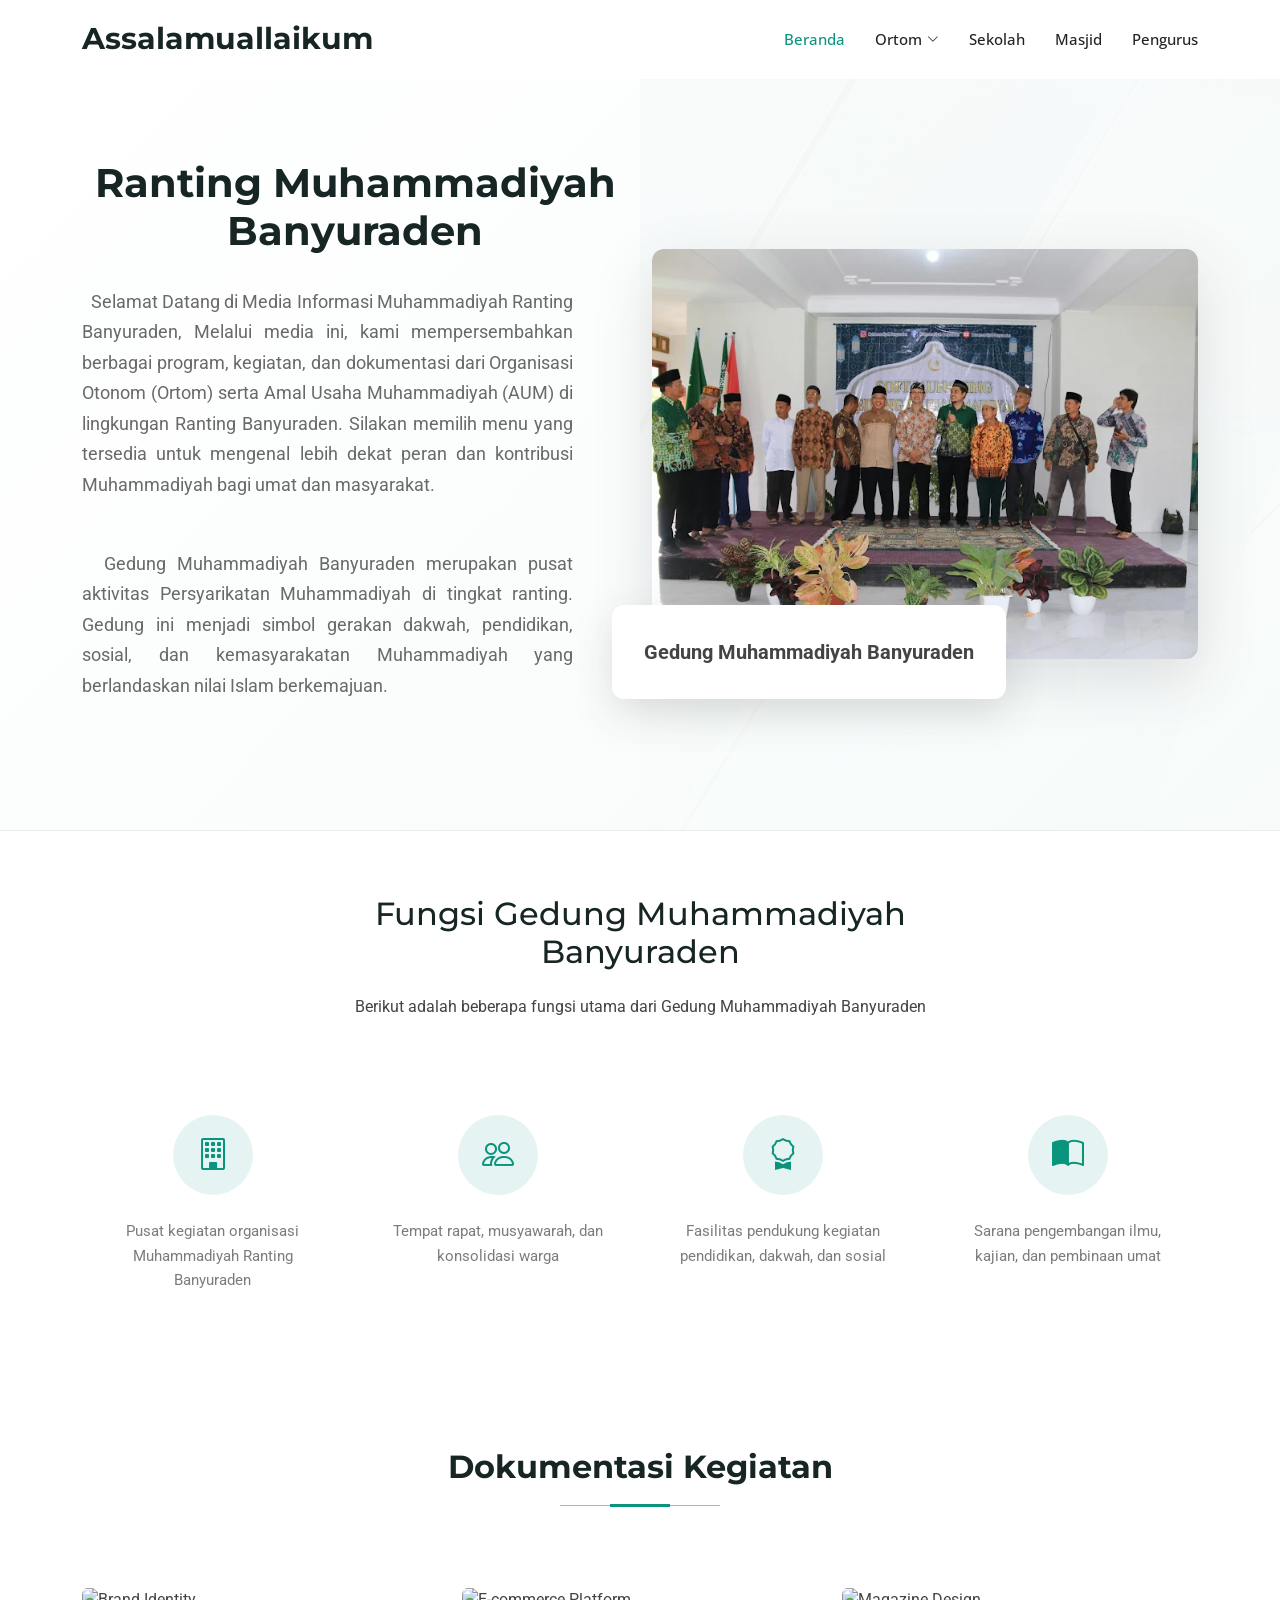
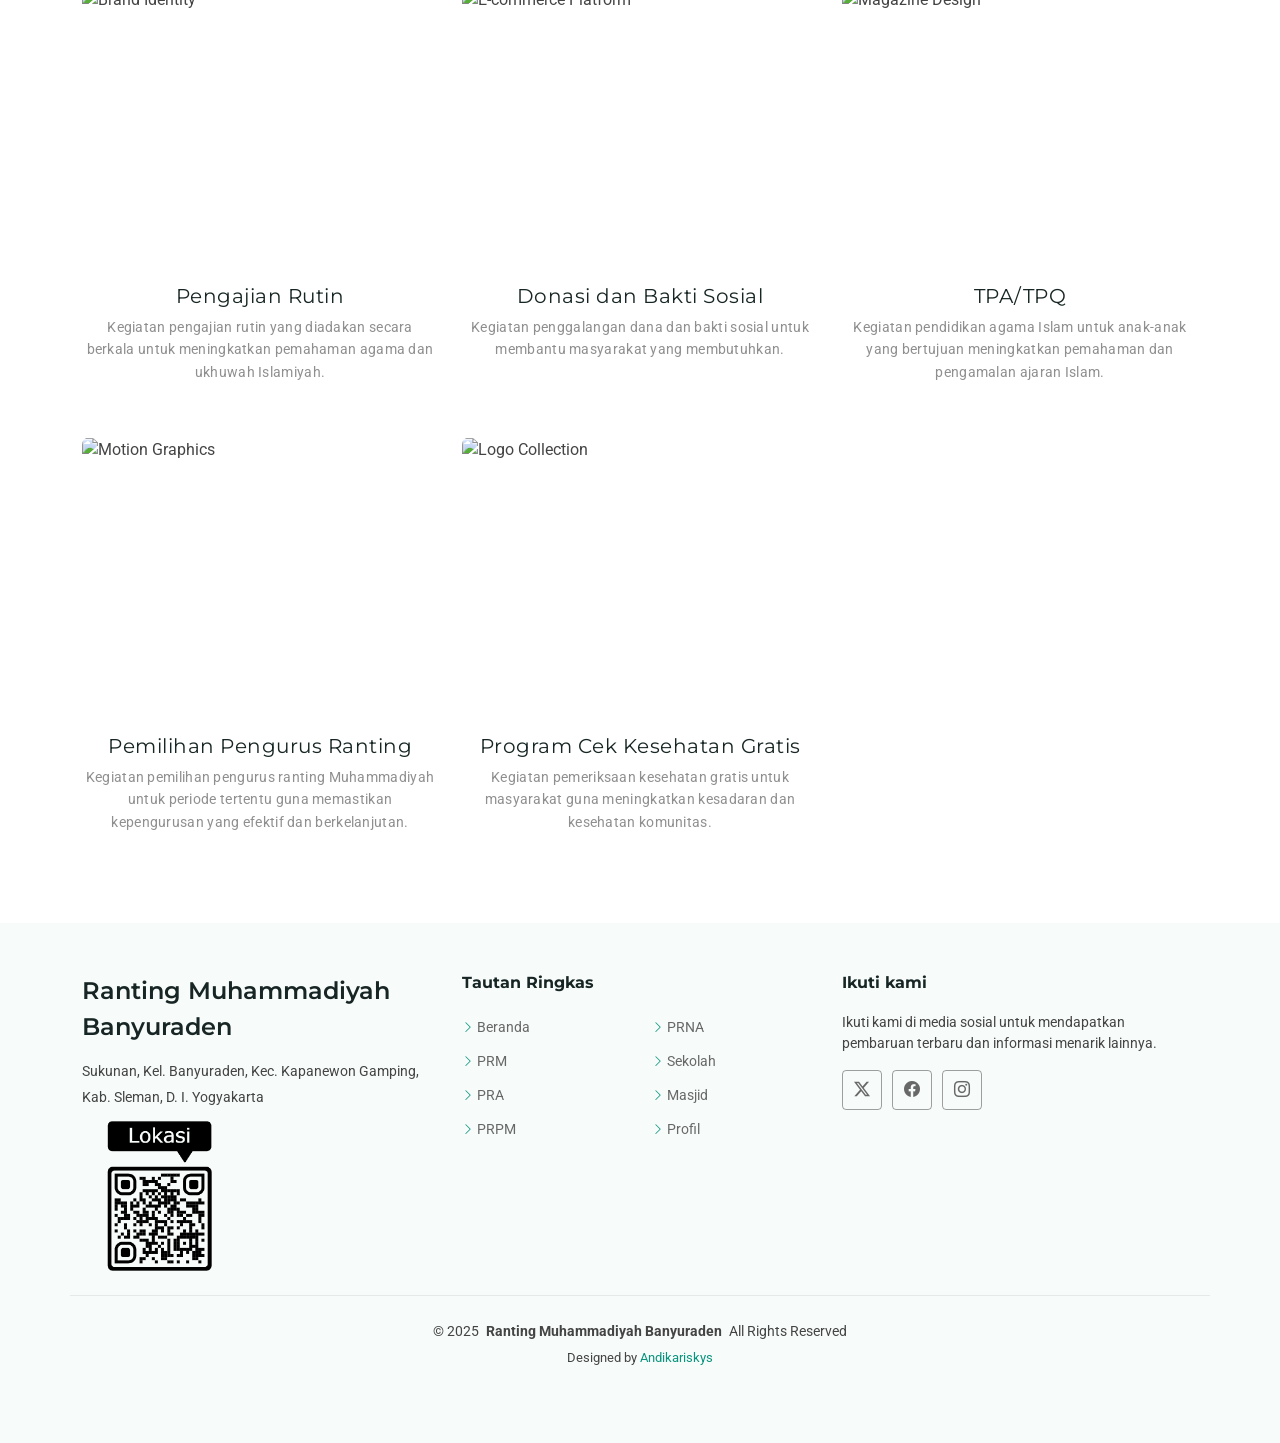
==== commit f9a5b5ce: "feat: Updated favicon links in index.html, Updated navigation links to point to the correct pages, M" ====
--- a/index.html
+++ b/index.html
@@ -9,8 +9,10 @@
   <meta name="keywords" content="" />
 
   <!-- Favicons -->
-  <link href="assets/img/favicon.png" rel="icon" />
-  <link href="assets/img/apple-touch-icon.png" rel="apple-touch-icon" />
+  <link rel="apple-touch-icon" sizes="180x180" href="assets/img/favicons/apple-touch-icon.png">
+  <link rel="icon" type="image/png" sizes="32x32" href="assets/img/favicons/favicon-32x32.png">
+  <link rel="icon" type="image/png" sizes="16x16" href="assets/img/favicons/favicon-16x16.png">
+  <link rel="manifest" href="assets/img/favicons/site.webmanifest">
 
   <!-- Fonts -->
   <link href="https://fonts.googleapis.com" rel="preconnect" />
@@ -37,25 +39,25 @@
         <a href="index.html" class="logo d-flex align-items-center">
           <!-- Uncomment the line below if you also wish to use an image logo -->
           <!-- <img src="assets/img/logo.webp" alt=""> -->
-          <h1 class="sitename">Banyuraden</h1>
+          <h1 class="sitename">Assalamuallaikum</h1>
         </a>
 
         <nav id="navmenu" class="navmenu">
           <ul>
-            <li><a id="dashboard" class="active">Beranda</a></li>
+            <li><a href="index.html" class="active">Beranda</a></li>
             <li class="dropdown">
               <a href=""><span>Ortom</span>
                 <i class="bi bi-chevron-down toggle-dropdown"></i></a>
-                <ul>
-                  <li><a id="prm">PRM</a></li>
-                  <li><a id="pra">PRA</a></li>
-                  <li><a id="prpm">PRPM</a></li>
-                  <li><a id="prna">PRNA</a></li>
-                </ul>
-              </li>
-              <li><a id="school">Sekolah</a></li>
-              <li><a id="mosque">Masjid</a></li>
-              <li><a id="profile">Profil</a></li>
+              <ul>
+                <li><a href="ortom/prm.html" >PRM</a></li>
+                <li><a href="ortom/pra.html" >PRA</a></li>
+                <li><a href="ortom/prpm.html" >PRPM</a></li>
+                <li><a href="ortom/prna.html" >PRNA</a></li>
+              </ul>
+            </li>
+            <li><a href="school.html">Sekolah</a></li>
+            <li><a href="mosque.html">Masjid</a></li>
+            <li><a href="profile.html">Pengurus</a></li>
           </ul>
           <i class="mobile-nav-toggle d-xl-none bi bi-list"></i>
         </nav>
@@ -71,7 +73,7 @@
           <div class="row align-items-center">
             <div class="col-lg-6" data-aos="fade-up" data-aos-delay="100">
               <div class="content">
-                <h1>Assalamuallaikum, Wr. Wb.</h1>
+                <h1 class="text-center">Ranting Muhammadiyah Banyuraden</h1>
                 <p class="text-justify">
                   &nbsp; Selamat Datang di Media Informasi Muhammadiyah
                   Ranting Banyuraden, Melalui media ini, kami mempersembahkan
@@ -188,15 +190,13 @@
                         title="Pengajian Rutin">
                         <i class="bi bi-zoom-in"></i>
                       </a>
-                      <a href="portfolio-details.html" class="details-link" title="View Project Details">
-                        <i class="bi bi-arrow-right"></i>
-                      </a>
                     </div>
                   </div>
                 </div>
                 <div class="content">
                   <h3>Pengajian Rutin</h3>
-                  <p>Kegiatan pengajian rutin yang diadakan secara berkala untuk meningkatkan pemahaman agama dan ukhuwah Islamiyah.</p>
+                  <p>Kegiatan pengajian rutin yang diadakan secara berkala untuk meningkatkan pemahaman agama dan
+                    ukhuwah Islamiyah.</p>
                 </div>
               </div>
             </div>
@@ -213,9 +213,6 @@
                         title="Donasi dan Bakti Sosial">
                         <i class="bi bi-zoom-in"></i>
                       </a>
-                      <a href="portfolio-details.html" class="details-link" title="View Project Details">
-                        <i class="bi bi-arrow-right"></i>
-                      </a>
                     </div>
                   </div>
                 </div>
@@ -238,15 +235,13 @@
                         title="TPA/TPQ">
                         <i class="bi bi-zoom-in"></i>
                       </a>
-                      <a href="portfolio-details.html" class="details-link" title="View Project Details">
-                        <i class="bi bi-arrow-right"></i>
-                      </a>
                     </div>
                   </div>
                 </div>
                 <div class="content">
                   <h3>TPA/TPQ</h3>
-                  <p>Kegiatan pendidikan agama Islam untuk anak-anak yang bertujuan meningkatkan pemahaman dan pengamalan ajaran Islam.</p>
+                  <p>Kegiatan pendidikan agama Islam untuk anak-anak yang bertujuan meningkatkan pemahaman dan
+                    pengamalan ajaran Islam.</p>
                 </div>
               </div>
             </div>
@@ -263,15 +258,13 @@
                         title="Pemilihan Pengurus Ranting Muhammadiyah">
                         <i class="bi bi-zoom-in"></i>
                       </a>
-                      <a href="portfolio-details.html" class="details-link" title="View Project Details">
-                        <i class="bi bi-arrow-right"></i>
-                      </a>
                     </div>
                   </div>
                 </div>
                 <div class="content">
                   <h3>Pemilihan Pengurus Ranting</h3>
-                  <p>Kegiatan pemilihan pengurus ranting Muhammadiyah untuk periode tertentu guna memastikan kepengurusan yang efektif dan berkelanjutan.</p>
+                  <p>Kegiatan pemilihan pengurus ranting Muhammadiyah untuk periode tertentu guna memastikan
+                    kepengurusan yang efektif dan berkelanjutan.</p>
                 </div>
               </div>
             </div>
@@ -288,15 +281,13 @@
                         title="Program Cek Kesehatan Gratis">
                         <i class="bi bi-zoom-in"></i>
                       </a>
-                      <a href="portfolio-details.html" class="details-link" title="View Project Details">
-                        <i class="bi bi-arrow-right"></i>
-                      </a>
                     </div>
                   </div>
                 </div>
                 <div class="content">
                   <h3>Program Cek Kesehatan Gratis</h3>
-                  <p>Kegiatan pemeriksaan kesehatan gratis untuk masyarakat guna meningkatkan kesadaran dan kesehatan komunitas.</p>
+                  <p>Kegiatan pemeriksaan kesehatan gratis untuk masyarakat guna meningkatkan kesadaran dan kesehatan
+                    komunitas.</p>
                 </div>
               </div>
             </div>
@@ -318,29 +309,49 @@
             <span class="sitename">Ranting Muhammadiyah Banyuraden</span>
           </a>
           <div class="footer-contact pt-3">
-            <p>Banyuraden, Kec. Gamping, Kabupaten Sleman,</p>
-            <p>Daerah Istimewa Yogyakarta 55293</p>
-            <p class="mt-3">
-              <strong>Phone:</strong> <span>+62 8123 4567 890 (Andika)</span>
-            </p>
-            <p><strong>Email:</strong> <span>banyuraden@muhammadiyah.or.id</span></p>
+            <p>Sukunan, Kel. Banyuraden, Kec. Kapanewon Gamping,</p>
+            <p>Kab. Sleman, D. I. Yogyakarta</p>
+            <img src="assets/img/qr-code-location.png" alt="QR Code Location" class="img-fluid mt-2"
+              style="width: 150px;" />
           </div>
         </div>
 
         <div class="col-lg-4 col-md-3 footer-links">
-          <h4>Useful Links</h4>
-          <ul>
-            <li><i class="bi bi-chevron-right"></i> <a id="dashboard">Beranda</a></li>
-            <li>
-              <i class="bi bi-chevron-right"></i> <a id="school">Sekolah</a>
-            </li>
-            <li>
-              <i class="bi bi-chevron-right"></i> <a id="mosque">Masjid</a>
-            </li>
-            <li>
-              <i class="bi bi-chevron-right"></i> <a id="profile">Profil</a>
-            </li>
-          </ul>
+          <h4>Tautan Ringkas</h4>
+          <div class="row">
+            <div class="col-md-12 col-lg-6 mt-2">
+              <ul>
+                <li>
+                  <i class="bi bi-chevron-right"></i> <a href="index.html">Beranda</a>
+                </li>
+                <li>
+                  <i class="bi bi-chevron-right"></i> <a href="ortom/prm.html">PRM</a>
+                </li>
+                <li>
+                  <i class="bi bi-chevron-right"></i> <a href="ortom/pra.html">PRA</a>
+                </li>
+                <li>
+                  <i class="bi bi-chevron-right"></i> <a href="ortom/prpm.html">PRPM</a>
+                </li>
+              </ul>
+            </div>
+            <div class="col-md-12 col-lg-6 mt-2">
+              <ul>
+                <li>
+                  <i class="bi bi-chevron-right"></i> <a href="ortom/prna.html">PRNA</a>
+                </li>
+                <li>
+                  <i class="bi bi-chevron-right"></i> <a href="school.html">Sekolah</a>
+                </li>
+                <li>
+                  <i class="bi bi-chevron-right"></i> <a href="mosque.html">Masjid</a>
+                </li>
+                <li>
+                  <i class="bi bi-chevron-right"></i> <a href="profile.html">Profil</a>
+                </li>
+              </ul>
+            </div>
+          </div>
         </div>
 
         <div class="col-lg-4 col-md-12">
@@ -351,7 +362,7 @@
           <div class="social-links d-flex">
             <a href="https://twitter.com/"><i class="bi bi-twitter-x"></i></a>
             <a href="https://facebook.com/"><i class="bi bi-facebook"></i></a>
-            <a href="https://instagram.com/"><i class="bi bi-instagram"></i></a>
+            <a href="https://www.instagram.com/muhammadiyah_banyuraden/"><i class="bi bi-instagram"></i></a>
           </div>
         </div>
       </div>
@@ -391,6 +402,7 @@
   <script src="assets/vendor/swiper/swiper-bundle.min.js"></script>
   <script src="assets/vendor/imagesloaded/imagesloaded.pkgd.min.js"></script>
   <script src="assets/vendor/isotope-layout/isotope.pkgd.min.js"></script>
+  <script src="assets/js/jquery-3.7.1.min.js"></script>
 
   <!-- Main JS File -->
   <script src="assets/js/main.js"></script>
--- a/assets/css/main.css
+++ b/assets/css/main.css
@@ -4873,6 +4873,6 @@
 /*--------------------------------------------------------------
 # Starter Section Section
 --------------------------------------------------------------*/
-.starter-section {
+/* .starter-section { */
   /* Add your styles here */
-}+/* } */
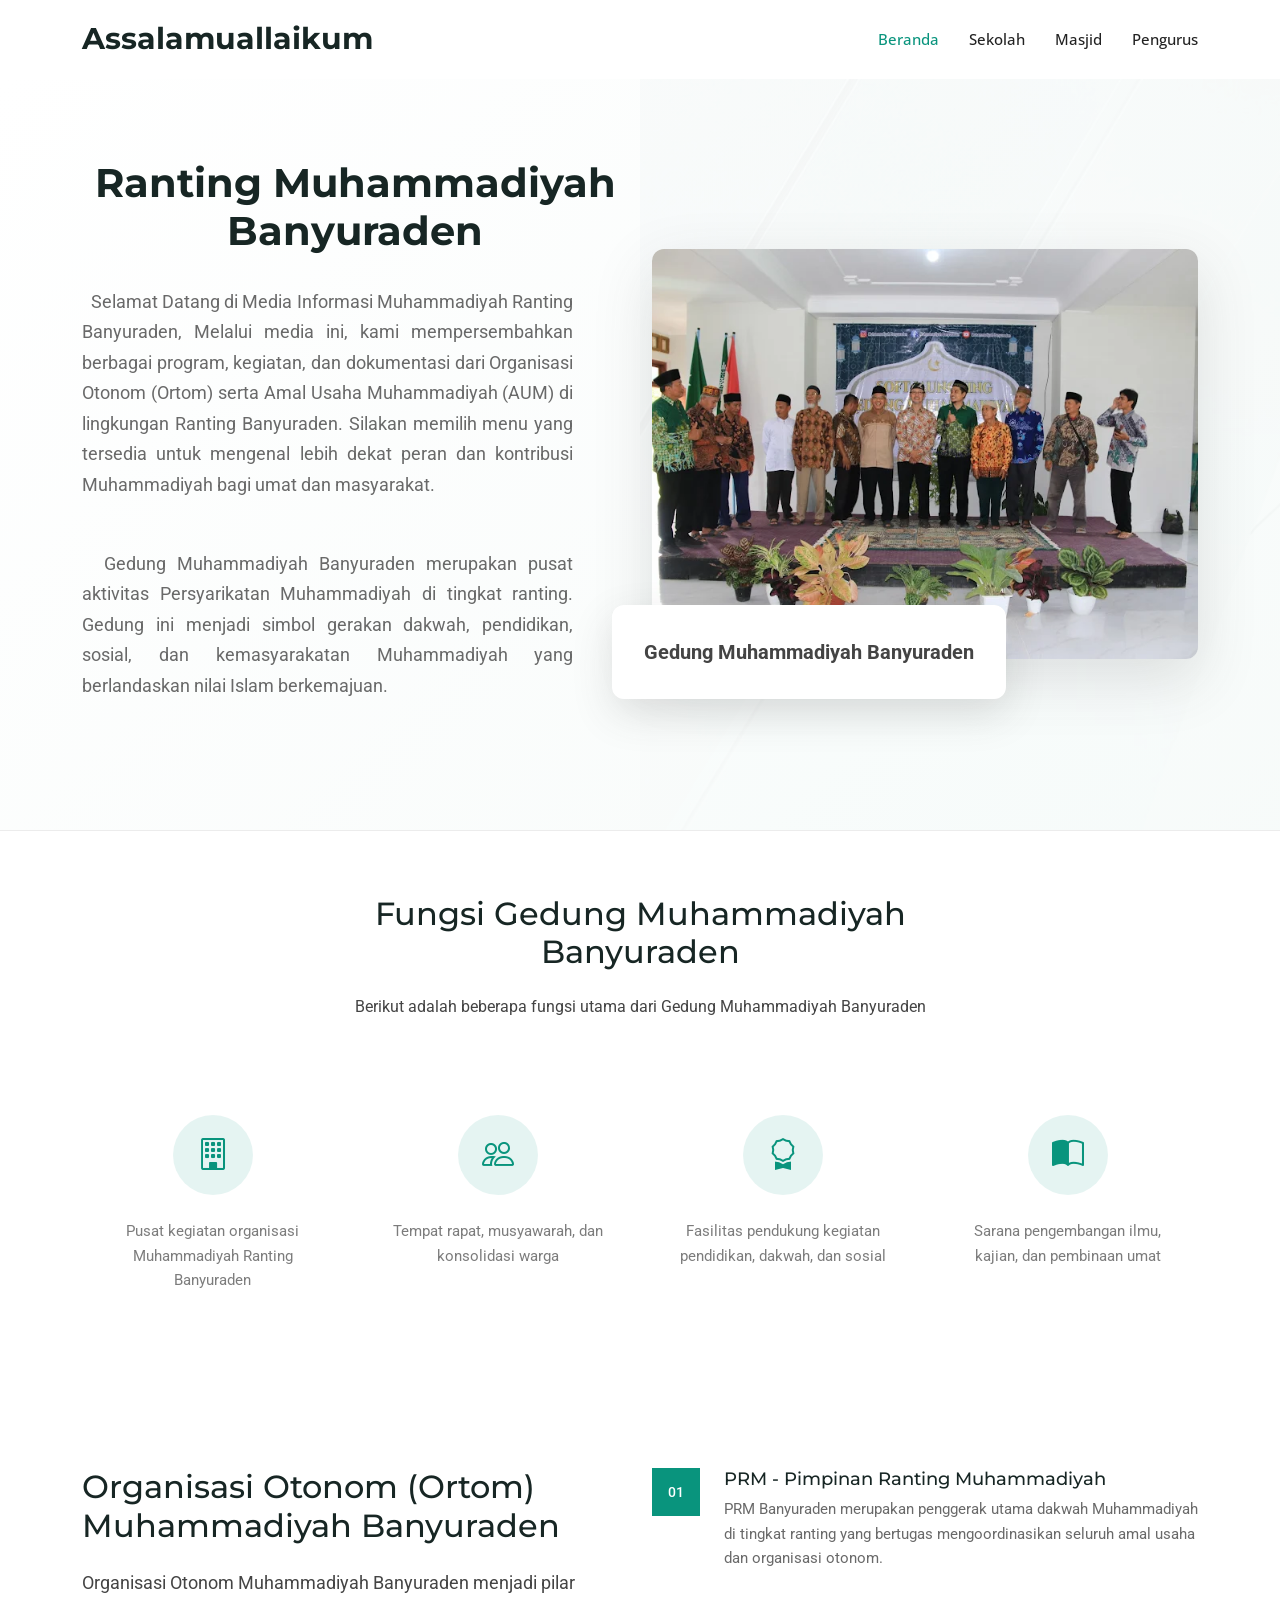
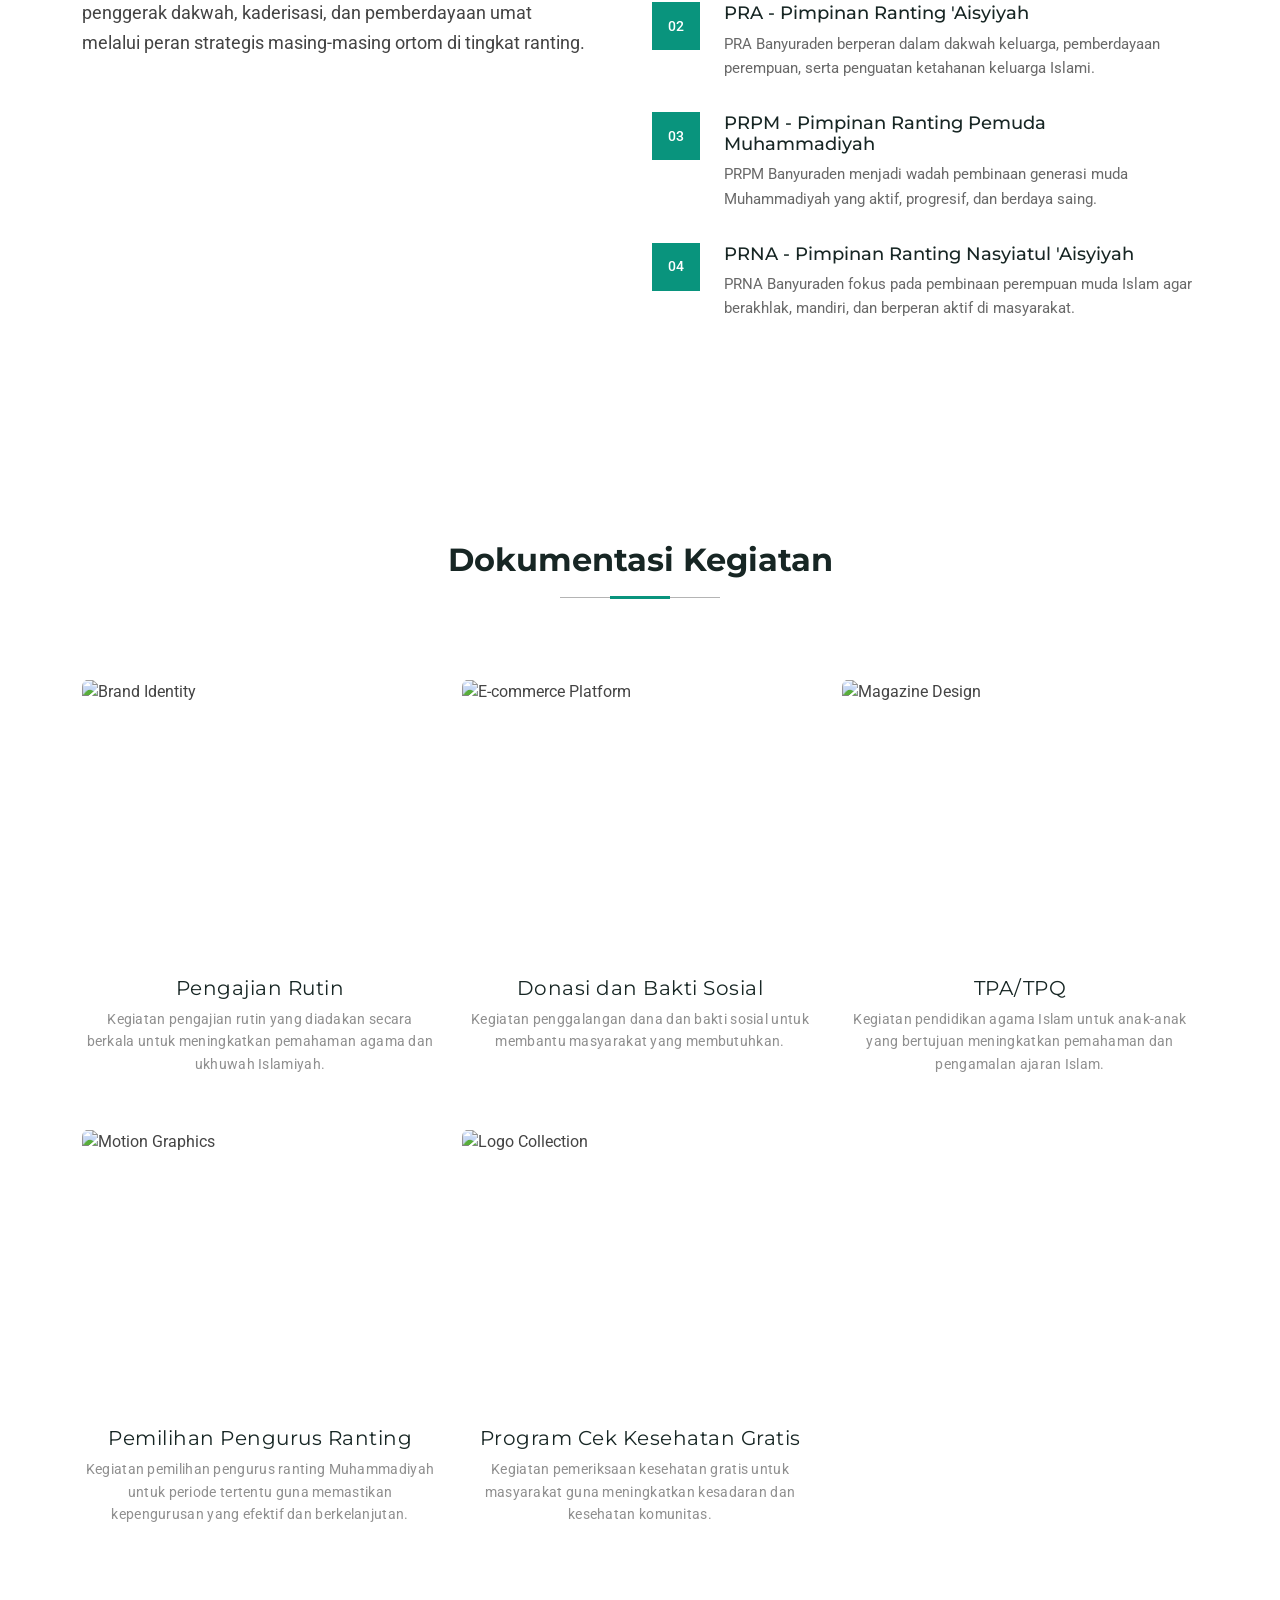
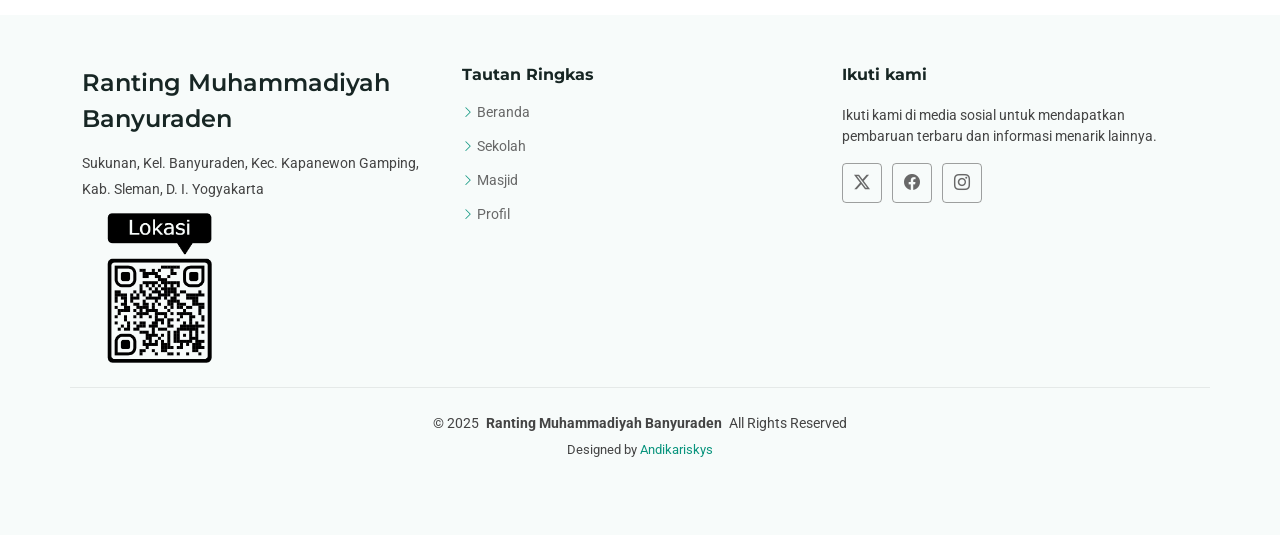
==== commit 2eba9b39: "Refactor navigation and add new pages for school and mosque; update Ortom section with detailed desc" ====
--- a/index.html
+++ b/index.html
@@ -45,16 +45,6 @@
         <nav id="navmenu" class="navmenu">
           <ul>
             <li><a href="index.html" class="active">Beranda</a></li>
-            <li class="dropdown">
-              <a href=""><span>Ortom</span>
-                <i class="bi bi-chevron-down toggle-dropdown"></i></a>
-              <ul>
-                <li><a href="ortom/prm.html" >PRM</a></li>
-                <li><a href="ortom/pra.html" >PRA</a></li>
-                <li><a href="ortom/prpm.html" >PRPM</a></li>
-                <li><a href="ortom/prna.html" >PRNA</a></li>
-              </ul>
-            </li>
             <li><a href="school.html">Sekolah</a></li>
             <li><a href="mosque.html">Masjid</a></li>
             <li><a href="profile.html">Pengurus</a></li>
@@ -94,7 +84,7 @@
             </div>
             <div class="col-lg-6" data-aos="fade-up" data-aos-delay="200">
               <div class="hero-image">
-                <img src="assets/img/gedung.webp" alt="Corporate Business" class="img-fluid" />
+                <img src="assets/img/gedung.webp" alt="Gedung Muhammadiyah Banyuraden" class="img-fluid" />
                 <div class="floating-card" data-aos="fade-up" data-aos-delay="300">
                   <div class="card-content">
                     <div class="metric">
@@ -166,6 +156,79 @@
       </div>
     </section>
     <!-- /Beranda Section -->
+
+    <!-- Ortom Section -->
+    <section id="ortom" class="service-details section">
+      <div class="container" data-aos="fade-up" data-aos-delay="100">
+        <div class="process-section" data-aos="fade-up" data-aos-delay="400">
+          <div class="row">
+            <div class="col-lg-6">
+              <div class="process-info">
+                <h2 class="section-headline mb-4">
+                  Organisasi Otonom (Ortom) Muhammadiyah Banyuraden
+                </h2>
+                <p>
+                  Organisasi Otonom Muhammadiyah Banyuraden menjadi pilar penggerak dakwah,
+                  kaderisasi, dan pemberdayaan umat melalui peran strategis masing-masing
+                  ortom di tingkat ranting.
+                </p>
+              </div>
+            </div>
+            <div class="col-lg-6">
+              <div class="process-steps">
+
+                <div class="step">
+                  <div class="step-number">01</div>
+                  <div class="step-content">
+                    <h5>PRM - Pimpinan Ranting Muhammadiyah</h5>
+                    <p>
+                      PRM Banyuraden merupakan penggerak utama dakwah Muhammadiyah di tingkat
+                      ranting yang bertugas mengoordinasikan seluruh amal usaha dan organisasi
+                      otonom.
+                    </p>
+                  </div>
+                </div>
+
+                <div class="step">
+                  <div class="step-number">02</div>
+                  <div class="step-content">
+                    <h5>PRA - Pimpinan Ranting 'Aisyiyah</h5>
+                    <p>
+                      PRA Banyuraden berperan dalam dakwah keluarga, pemberdayaan perempuan,
+                      serta penguatan ketahanan keluarga Islami.
+                    </p>
+                  </div>
+                </div>
+
+                <div class="step">
+                  <div class="step-number">03</div>
+                  <div class="step-content">
+                    <h5>PRPM - Pimpinan Ranting Pemuda Muhammadiyah</h5>
+                    <p>
+                      PRPM Banyuraden menjadi wadah pembinaan generasi muda Muhammadiyah yang
+                      aktif, progresif, dan berdaya saing.
+                    </p>
+                  </div>
+                </div>
+
+                <div class="step">
+                  <div class="step-number">04</div>
+                  <div class="step-content">
+                    <h5>PRNA - Pimpinan Ranting Nasyiatul 'Aisyiyah</h5>
+                    <p>
+                      PRNA Banyuraden fokus pada pembinaan perempuan muda Islam agar berakhlak,
+                      mandiri, dan berperan aktif di masyarakat.
+                    </p>
+                  </div>
+                </div>
+
+              </div>
+            </div>
+          </div>
+        </div>
+      </div>
+    </section>
+    <!-- /Ortom Section -->
 
     <!-- Dokumentasi -->
     <section id="portfolio" class="portfolio section">
@@ -318,40 +381,20 @@
 
         <div class="col-lg-4 col-md-3 footer-links">
           <h4>Tautan Ringkas</h4>
-          <div class="row">
-            <div class="col-md-12 col-lg-6 mt-2">
-              <ul>
-                <li>
-                  <i class="bi bi-chevron-right"></i> <a href="index.html">Beranda</a>
-                </li>
-                <li>
-                  <i class="bi bi-chevron-right"></i> <a href="ortom/prm.html">PRM</a>
-                </li>
-                <li>
-                  <i class="bi bi-chevron-right"></i> <a href="ortom/pra.html">PRA</a>
-                </li>
-                <li>
-                  <i class="bi bi-chevron-right"></i> <a href="ortom/prpm.html">PRPM</a>
-                </li>
-              </ul>
-            </div>
-            <div class="col-md-12 col-lg-6 mt-2">
-              <ul>
-                <li>
-                  <i class="bi bi-chevron-right"></i> <a href="ortom/prna.html">PRNA</a>
-                </li>
-                <li>
-                  <i class="bi bi-chevron-right"></i> <a href="school.html">Sekolah</a>
-                </li>
-                <li>
-                  <i class="bi bi-chevron-right"></i> <a href="mosque.html">Masjid</a>
-                </li>
-                <li>
-                  <i class="bi bi-chevron-right"></i> <a href="profile.html">Profil</a>
-                </li>
-              </ul>
-            </div>
-          </div>
+          <ul>
+            <li>
+              <i class="bi bi-chevron-right"></i> <a href="index.html">Beranda</a>
+            </li>
+            <li>
+              <i class="bi bi-chevron-right"></i> <a href="school.html">Sekolah</a>
+            </li>
+            <li>
+              <i class="bi bi-chevron-right"></i> <a href="mosque.html">Masjid</a>
+            </li>
+            <li>
+              <i class="bi bi-chevron-right"></i> <a href="profile.html">Profil</a>
+            </li>
+          </ul>
         </div>
 
         <div class="col-lg-4 col-md-12">
@@ -375,7 +418,7 @@
         <span>All Rights Reserved</span>
       </p>
       <div class="credits">
-        Designed by <a href="https://andikariskys.my.id/">Andikariskys</a>
+        Designed by <a href="https://andikariskys.my.id/" target="_blank">Andikariskys</a>
       </div>
     </div>
   </footer>
--- a/assets/css/main.css
+++ b/assets/css/main.css
@@ -972,6 +972,25 @@
   }
 }
 
+.hero .hero-content .hero-image .floating-card-reversed {
+  position: absolute;
+  bottom: 60px;
+  right: -20px;
+  background: var(--surface-color);
+  padding: 2rem;
+  border-radius: 12px;
+  box-shadow: 0 15px 40px color-mix(in srgb, var(--default-color), transparent 85%);
+  backdrop-filter: blur(10px);
+}
+
+@media (max-width: 768px) {
+  .hero .hero-content .hero-image .floating-card-reversed {
+    right: 20px;
+    bottom: 20px;
+    padding: 1.5rem;
+  }
+}
+
 .hero .hero-content .hero-image .floating-card .card-content {
   display: flex;
   gap: 2rem;
@@ -1442,7 +1461,7 @@
 
 .skills .skills-grid {
   display: grid;
-  grid-template-columns: repeat(auto-fit, minmax(380px, 1fr));
+  grid-template-columns: repeat(auto-fit, minmax(285px, 1fr));
   gap: var(--skill-spacing);
   margin-bottom: 60px;
 }
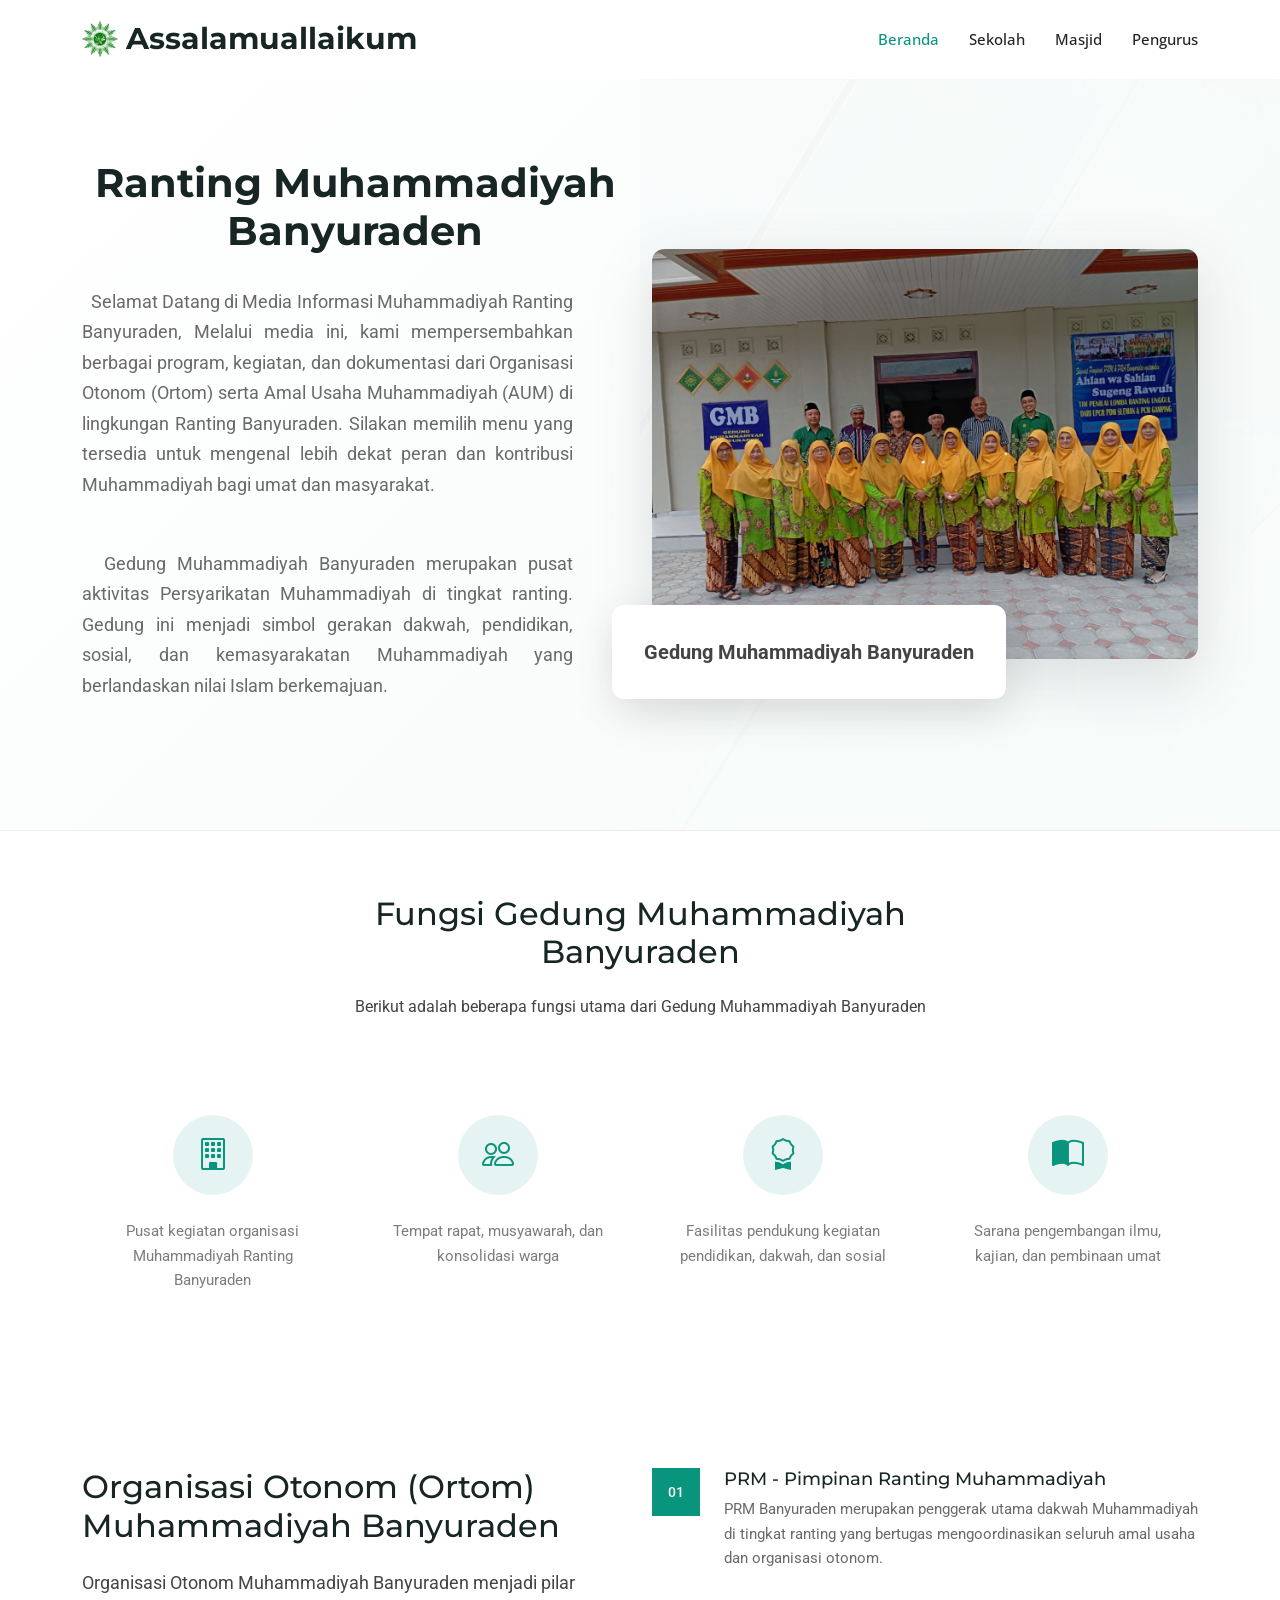
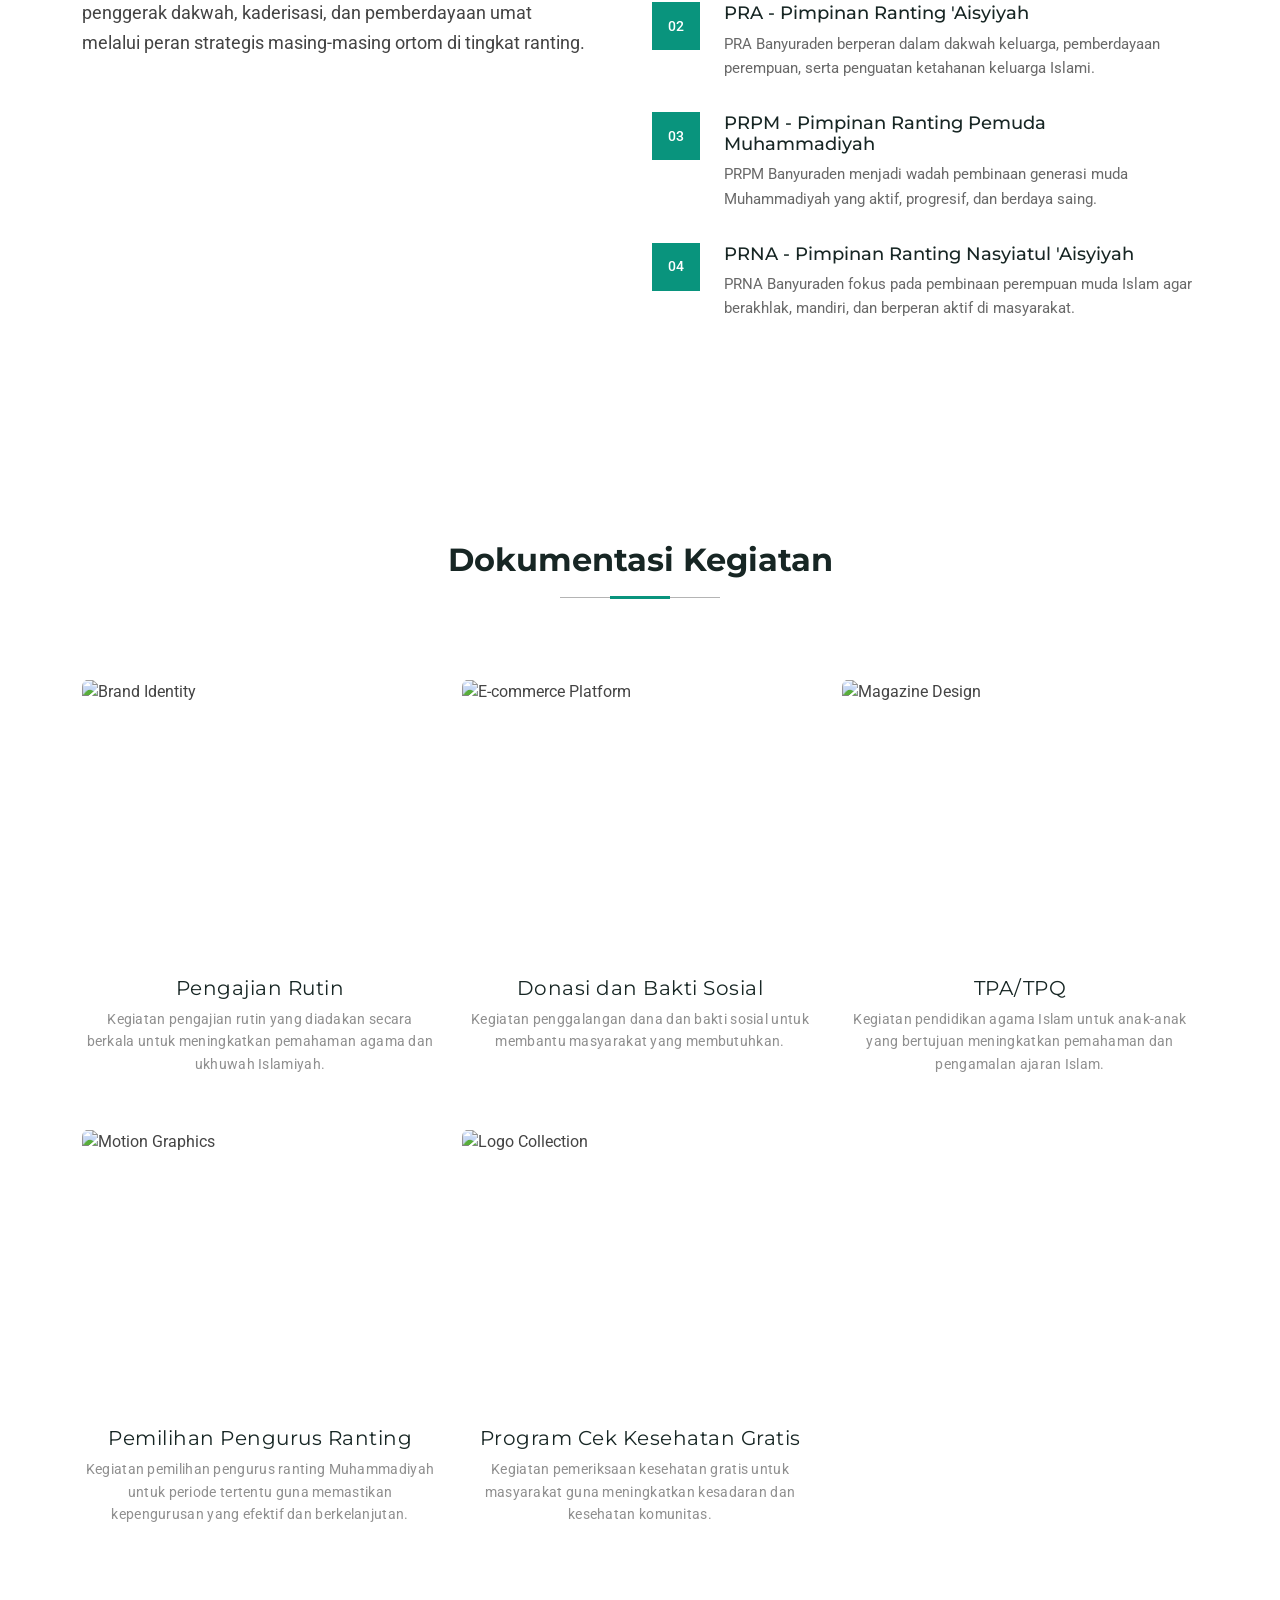
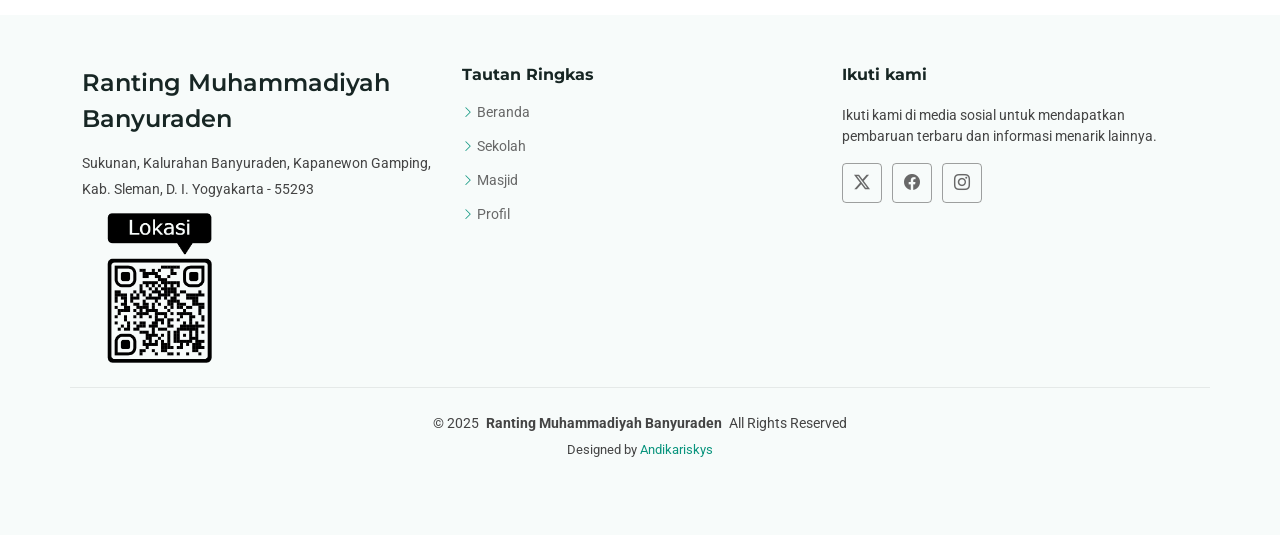
==== commit e99ebe28: "feat: Update images and enhance mosque and school pages with detailed information; modify: footer ad" ====
--- a/index.html
+++ b/index.html
@@ -38,7 +38,7 @@
       <div class="container position-relative d-flex align-items-center justify-content-between">
         <a href="index.html" class="logo d-flex align-items-center">
           <!-- Uncomment the line below if you also wish to use an image logo -->
-          <!-- <img src="assets/img/logo.webp" alt=""> -->
+          <img src="assets/img/favicons/apple-touch-icon.png" alt="logo">
           <h1 class="sitename">Assalamuallaikum</h1>
         </a>
 
@@ -84,7 +84,7 @@
             </div>
             <div class="col-lg-6" data-aos="fade-up" data-aos-delay="200">
               <div class="hero-image">
-                <img src="assets/img/gedung.webp" alt="Gedung Muhammadiyah Banyuraden" class="img-fluid" />
+                <img src="assets/img/gedung.jpg" alt="Gedung Muhammadiyah Banyuraden" class="img-fluid" />
                 <div class="floating-card" data-aos="fade-up" data-aos-delay="300">
                   <div class="card-content">
                     <div class="metric">
@@ -372,8 +372,8 @@
             <span class="sitename">Ranting Muhammadiyah Banyuraden</span>
           </a>
           <div class="footer-contact pt-3">
-            <p>Sukunan, Kel. Banyuraden, Kec. Kapanewon Gamping,</p>
-            <p>Kab. Sleman, D. I. Yogyakarta</p>
+            <p>Sukunan, Kalurahan Banyuraden, Kapanewon Gamping,</p>
+            <p>Kab. Sleman, D. I. Yogyakarta - 55293</p>
             <img src="assets/img/qr-code-location.png" alt="QR Code Location" class="img-fluid mt-2"
               style="width: 150px;" />
           </div>
--- a/assets/css/main.css
+++ b/assets/css/main.css
@@ -1984,7 +1984,7 @@
   font-size: 16px;
   line-height: 1.7;
   color: color-mix(in srgb, var(--default-color), transparent 20%);
-  margin-bottom: 40px;
+  /* margin-bottom: 40px; */
 }
 
 .services .service-link {
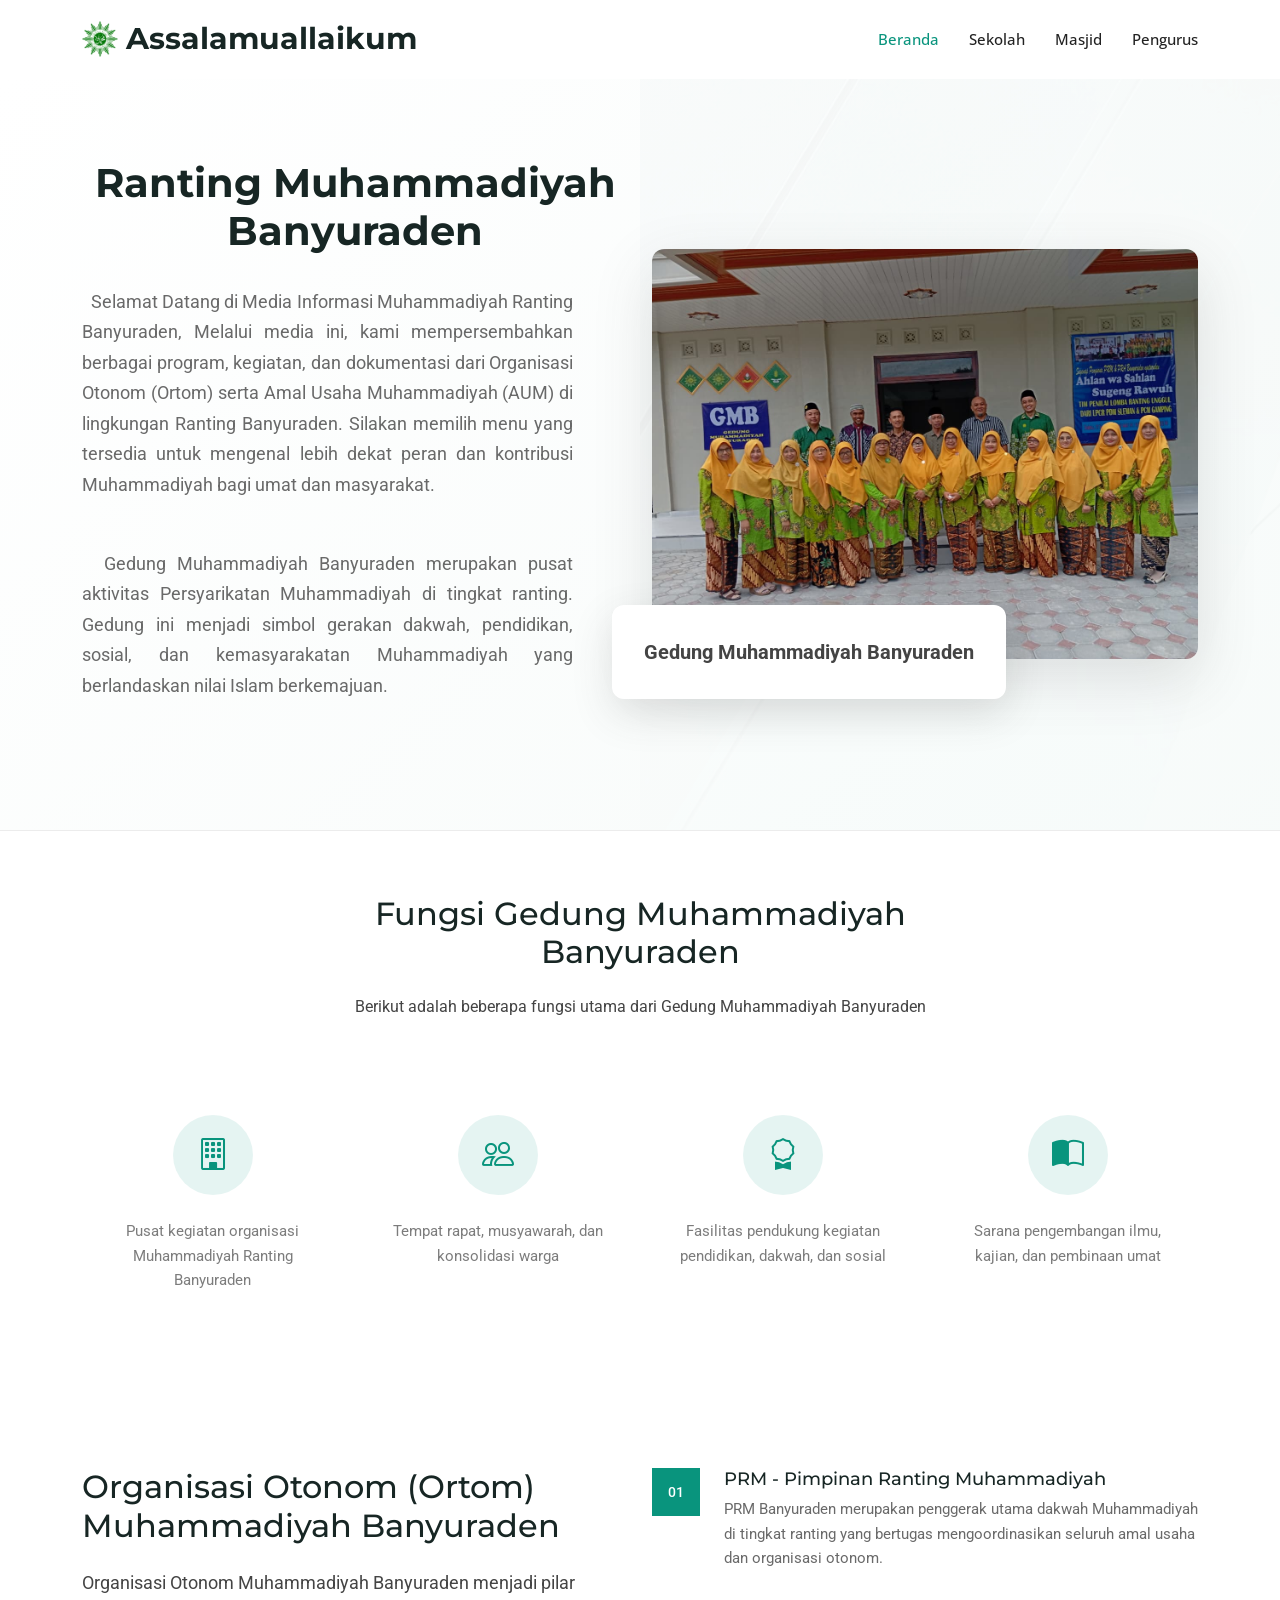
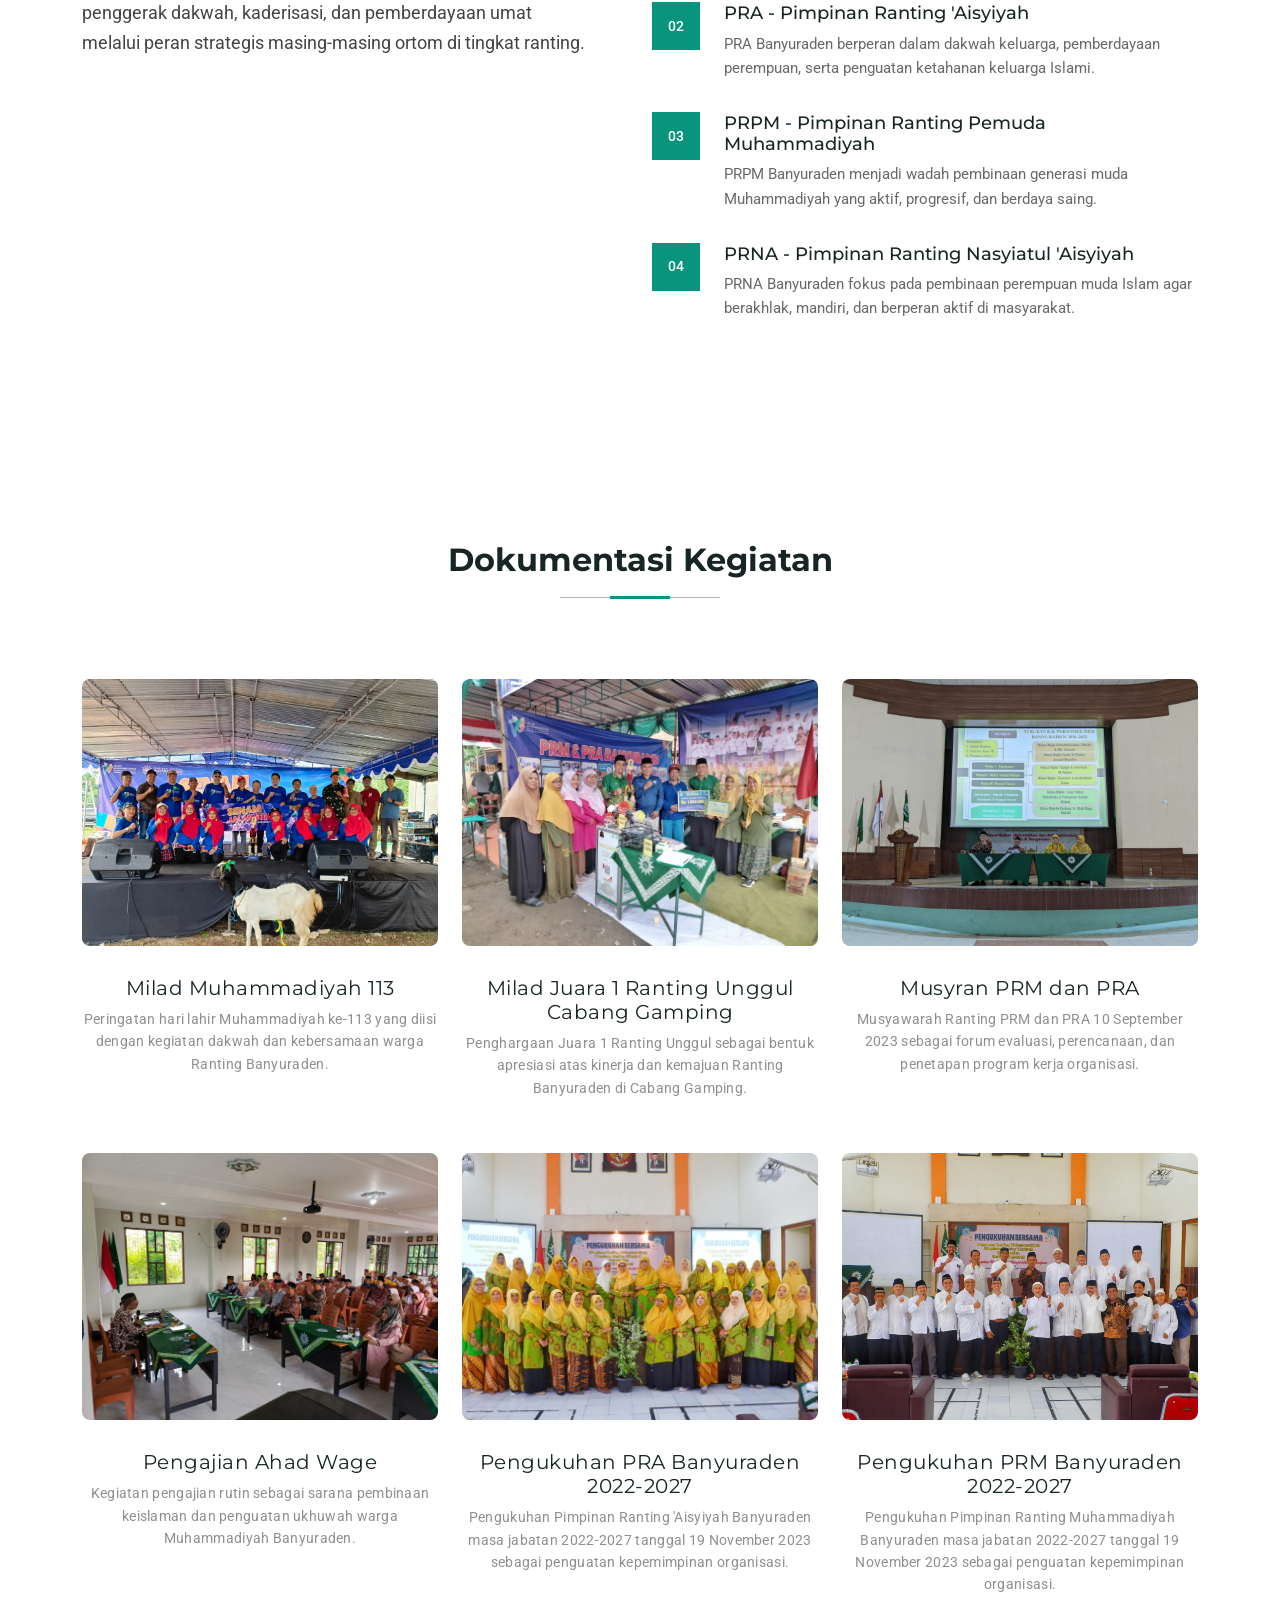
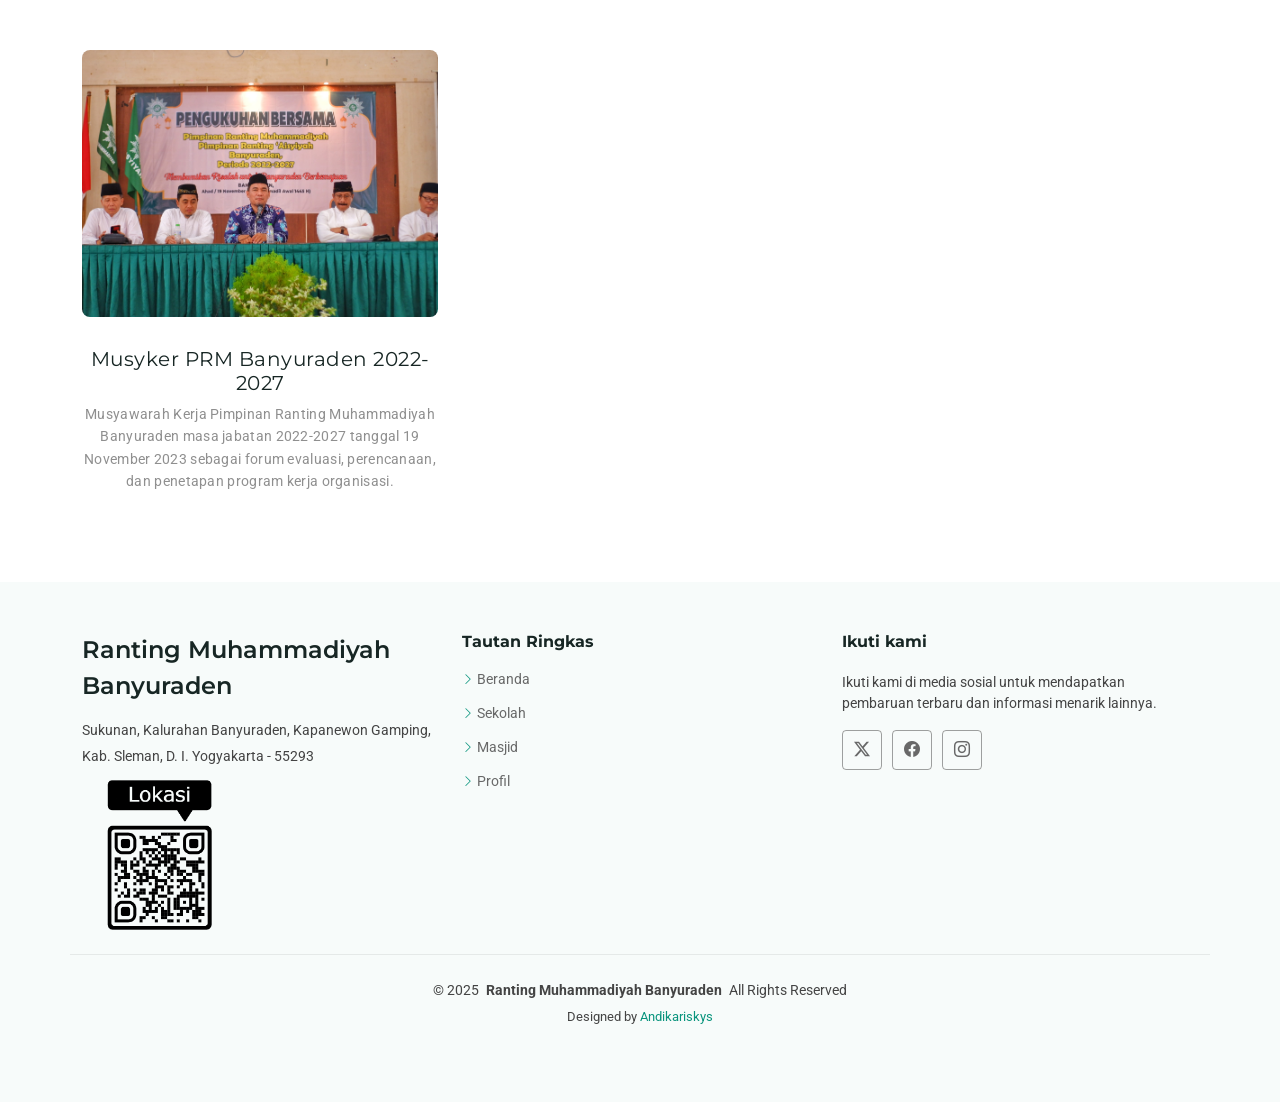
==== commit 8304e999: "Update portfolio items, mosque images, team profiles, and school information" ====
--- a/index.html
+++ b/index.html
@@ -245,116 +245,157 @@
             <div class="col-lg-4 col-md-6 portfolio-item isotope-item filter-branding">
               <div class="portfolio-card">
                 <div class="image-container">
-                  <img src="assets/img/portfolio/portfolio-3.webp" class="img-fluid" alt="Brand Identity"
-                    loading="lazy" />
-                  <div class="overlay">
-                    <div class="overlay-content">
-                      <a href="assets/img/portfolio/portfolio-3.webp" class="glightbox zoom-link"
-                        title="Pengajian Rutin">
-                        <i class="bi bi-zoom-in"></i>
-                      </a>
-                    </div>
-                  </div>
-                </div>
-                <div class="content">
-                  <h3>Pengajian Rutin</h3>
-                  <p>Kegiatan pengajian rutin yang diadakan secara berkala untuk meningkatkan pemahaman agama dan
-                    ukhuwah Islamiyah.</p>
-                </div>
-              </div>
-            </div>
-            <!-- End Portfolio Item -->
-
-            <div class="col-lg-4 col-md-6 portfolio-item isotope-item filter-web">
-              <div class="portfolio-card">
-                <div class="image-container">
-                  <img src="assets/img/portfolio/portfolio-7.webp" class="img-fluid" alt="E-commerce Platform"
-                    loading="lazy" />
-                  <div class="overlay">
-                    <div class="overlay-content">
-                      <a href="assets/img/portfolio/portfolio-7.webp" class="glightbox zoom-link"
-                        title="Donasi dan Bakti Sosial">
-                        <i class="bi bi-zoom-in"></i>
-                      </a>
-                    </div>
-                  </div>
-                </div>
-                <div class="content">
-                  <h3>Donasi dan Bakti Sosial</h3>
-                  <p>Kegiatan penggalangan dana dan bakti sosial untuk membantu masyarakat yang membutuhkan.</p>
-                </div>
-              </div>
-            </div>
-            <!-- End Portfolio Item -->
-
-            <div class="col-lg-4 col-md-6 portfolio-item isotope-item filter-print">
-              <div class="portfolio-card">
-                <div class="image-container">
-                  <img src="assets/img/portfolio/portfolio-portrait-5.webp" class="img-fluid" alt="Magazine Design"
-                    loading="lazy" />
-                  <div class="overlay">
-                    <div class="overlay-content">
-                      <a href="assets/img/portfolio/portfolio-portrait-5.webp" class="glightbox zoom-link"
-                        title="TPA/TPQ">
-                        <i class="bi bi-zoom-in"></i>
-                      </a>
-                    </div>
-                  </div>
-                </div>
-                <div class="content">
-                  <h3>TPA/TPQ</h3>
-                  <p>Kegiatan pendidikan agama Islam untuk anak-anak yang bertujuan meningkatkan pemahaman dan
-                    pengamalan ajaran Islam.</p>
-                </div>
-              </div>
-            </div>
-            <!-- End Portfolio Item -->
-
-            <div class="col-lg-4 col-md-6 portfolio-item isotope-item filter-motion">
-              <div class="portfolio-card">
-                <div class="image-container">
-                  <img src="assets/img/portfolio/portfolio-8.webp" class="img-fluid" alt="Motion Graphics"
-                    loading="lazy" />
-                  <div class="overlay">
-                    <div class="overlay-content">
-                      <a href="assets/img/portfolio/portfolio-8.webp" class="glightbox zoom-link"
-                        title="Pemilihan Pengurus Ranting Muhammadiyah">
-                        <i class="bi bi-zoom-in"></i>
-                      </a>
-                    </div>
-                  </div>
-                </div>
-                <div class="content">
-                  <h3>Pemilihan Pengurus Ranting</h3>
-                  <p>Kegiatan pemilihan pengurus ranting Muhammadiyah untuk periode tertentu guna memastikan
-                    kepengurusan yang efektif dan berkelanjutan.</p>
-                </div>
-              </div>
-            </div>
-            <!-- End Portfolio Item -->
-
-            <div class="col-lg-4 col-md-6 portfolio-item isotope-item filter-branding">
-              <div class="portfolio-card">
-                <div class="image-container">
-                  <img src="assets/img/portfolio/portfolio-9.webp" class="img-fluid" alt="Logo Collection"
-                    loading="lazy" />
-                  <div class="overlay">
-                    <div class="overlay-content">
-                      <a href="assets/img/portfolio/portfolio-9.webp" class="glightbox zoom-link"
-                        title="Program Cek Kesehatan Gratis">
-                        <i class="bi bi-zoom-in"></i>
-                      </a>
-                    </div>
-                  </div>
-                </div>
-                <div class="content">
-                  <h3>Program Cek Kesehatan Gratis</h3>
-                  <p>Kegiatan pemeriksaan kesehatan gratis untuk masyarakat guna meningkatkan kesadaran dan kesehatan
-                    komunitas.</p>
-                </div>
-              </div>
-            </div>
-            <!-- End Portfolio Item -->
+                  <img src="assets/img/activities/Milad Muhammadiyah 113 Ranting Banyuraden.jpeg" class="img-fluid" alt="Brand Identity"
+                    loading="lazy" />
+                  <div class="overlay">
+                    <div class="overlay-content">
+                      <a href="assets/img/activities/Milad Muhammadiyah 113 Ranting Banyuraden.jpeg" class="glightbox zoom-link"
+                        title="Pengajian Rutin">
+                        <i class="bi bi-zoom-in"></i>
+                      </a>
+                    </div>
+                  </div>
+                </div>
+                <div class="content">
+                  <h3>Milad Muhammadiyah 113</h3>
+                  <p>Peringatan hari lahir Muhammadiyah ke-113 yang diisi dengan kegiatan dakwah dan kebersamaan warga Ranting Banyuraden.</p>
+                </div>
+              </div>
+            </div>
+            <!-- End Portfolio Item -->
+
+            <div class="col-lg-4 col-md-6 portfolio-item isotope-item filter-branding">
+              <div class="portfolio-card">
+                <div class="image-container">
+                  <img src="assets/img/activities/Ranting Banyuraden Juara 1 Ranting Unggul Cabang Gamping.jpeg" class="img-fluid" alt="Brand Identity"
+                    loading="lazy" />
+                  <div class="overlay">
+                    <div class="overlay-content">
+                      <a href="assets/img/activities/Ranting Banyuraden Juara 1 Ranting Unggul Cabang Gamping.jpeg" class="glightbox zoom-link"
+                        title="Pengajian Rutin">
+                        <i class="bi bi-zoom-in"></i>
+                      </a>
+                    </div>
+                  </div>
+                </div>
+                <div class="content">
+                  <h3>Milad Juara 1 Ranting Unggul Cabang Gamping</h3>
+                  <p>Penghargaan Juara 1 Ranting Unggul sebagai bentuk apresiasi atas kinerja dan kemajuan Ranting Banyuraden di Cabang Gamping.</p>
+                </div>
+              </div>
+            </div>
+            <!-- End Portfolio Item -->
+
+            <div class="col-lg-4 col-md-6 portfolio-item isotope-item filter-branding">
+              <div class="portfolio-card">
+                <div class="image-container">
+                  <img src="assets/img/activities/Musyran PRM dan PRA.jpg" class="img-fluid" alt="Brand Identity"
+                    loading="lazy" />
+                  <div class="overlay">
+                    <div class="overlay-content">
+                      <a href="assets/img/activities/Musyran PRM dan PRA.jpg" class="glightbox zoom-link"
+                        title="Pengajian Rutin">
+                        <i class="bi bi-zoom-in"></i>
+                      </a>
+                    </div>
+                  </div>
+                </div>
+                <div class="content">
+                  <h3>Musyran PRM dan PRA</h3>
+                  <p>Musyawarah Ranting PRM dan PRA 10 September 2023 sebagai forum evaluasi, perencanaan, dan penetapan program kerja organisasi.</p>
+                </div>
+              </div>
+            </div>
+            <!-- End Portfolio Item -->
+
+            <div class="col-lg-4 col-md-6 portfolio-item isotope-item filter-branding">
+              <div class="portfolio-card">
+                <div class="image-container">
+                  <img src="assets/img/activities/Pengajian Ahad Wage.jpg" class="img-fluid" alt="Brand Identity"
+                    loading="lazy" />
+                  <div class="overlay">
+                    <div class="overlay-content">
+                      <a href="assets/img/activities/Pengajian Ahad Wage.jpg" class="glightbox zoom-link"
+                        title="Pengajian Rutin">
+                        <i class="bi bi-zoom-in"></i>
+                      </a>
+                    </div>
+                  </div>
+                </div>
+                <div class="content">
+                  <h3>Pengajian Ahad Wage</h3>
+                  <p>Kegiatan pengajian rutin sebagai sarana pembinaan keislaman dan penguatan ukhuwah warga Muhammadiyah Banyuraden.</p>
+                </div>
+              </div>
+            </div>
+            <!-- End Portfolio Item -->
+
+            <div class="col-lg-4 col-md-6 portfolio-item isotope-item filter-branding">
+              <div class="portfolio-card">
+                <div class="image-container">
+                  <img src="assets/img/activities/Pengukuhan PRA Banyuraden 2022-2027.jpeg" class="img-fluid" alt="Brand Identity"
+                    loading="lazy" />
+                  <div class="overlay">
+                    <div class="overlay-content">
+                      <a href="assets/img/activities/Pengukuhan PRA Banyuraden 2022-2027.jpeg" class="glightbox zoom-link"
+                        title="Pengajian Rutin">
+                        <i class="bi bi-zoom-in"></i>
+                      </a>
+                    </div>
+                  </div>
+                </div>
+                <div class="content">
+                  <h3>Pengukuhan PRA Banyuraden 2022-2027</h3>
+                  <p>Pengukuhan Pimpinan Ranting 'Aisyiyah Banyuraden masa jabatan 2022-2027 tanggal 19 November 2023 sebagai penguatan kepemimpinan organisasi.</p>
+                </div>
+              </div>
+            </div>
+            <!-- End Portfolio Item -->
+
+            <div class="col-lg-4 col-md-6 portfolio-item isotope-item filter-branding">
+              <div class="portfolio-card">
+                <div class="image-container">
+                  <img src="assets/img/activities/Pengukuhan PRM Banyuraden 2022-2027.jpeg" class="img-fluid" alt="Brand Identity"
+                    loading="lazy" />
+                  <div class="overlay">
+                    <div class="overlay-content">
+                      <a href="assets/img/activities/Pengukuhan PRM Banyuraden 2022-2027.jpeg" class="glightbox zoom-link"
+                        title="Pengajian Rutin">
+                        <i class="bi bi-zoom-in"></i>
+                      </a>
+                    </div>
+                  </div>
+                </div>
+                <div class="content">
+                    <h3>Pengukuhan PRM Banyuraden 2022-2027</h3>
+                    <p>Pengukuhan Pimpinan Ranting Muhammadiyah Banyuraden masa jabatan 2022-2027 tanggal 19 November 2023 sebagai penguatan kepemimpinan organisasi.</p>
+                </div>
+              </div>
+            </div>
+            <!-- End Portfolio Item -->
+
+            <div class="col-lg-4 col-md-6 portfolio-item isotope-item filter-branding">
+              <div class="portfolio-card">
+                <div class="image-container">
+                  <img src="assets/img/activities/Musyker PRM Banyuraden 2022-2027.jpeg" class="img-fluid" alt="Brand Identity"
+                    loading="lazy" />
+                  <div class="overlay">
+                    <div class="overlay-content">
+                      <a href="assets/img/activities/Musyker PRM Banyuraden 2022-2027.jpeg" class="glightbox zoom-link"
+                        title="Pengajian Rutin">
+                        <i class="bi bi-zoom-in"></i>
+                      </a>
+                    </div>
+                  </div>
+                </div>
+                <div class="content">
+                  <h3>Musyker PRM Banyuraden 2022-2027</h3>
+                  <p>Musyawarah Kerja Pimpinan Ranting Muhammadiyah Banyuraden masa jabatan 2022-2027 tanggal 19 November 2023 sebagai forum evaluasi, perencanaan, dan penetapan program kerja organisasi.</p>
+                </div>
+              </div>
+            </div>
+            <!-- End Portfolio Item -->
+
           </div>
           <!-- End Portfolio Grid -->
         </div>
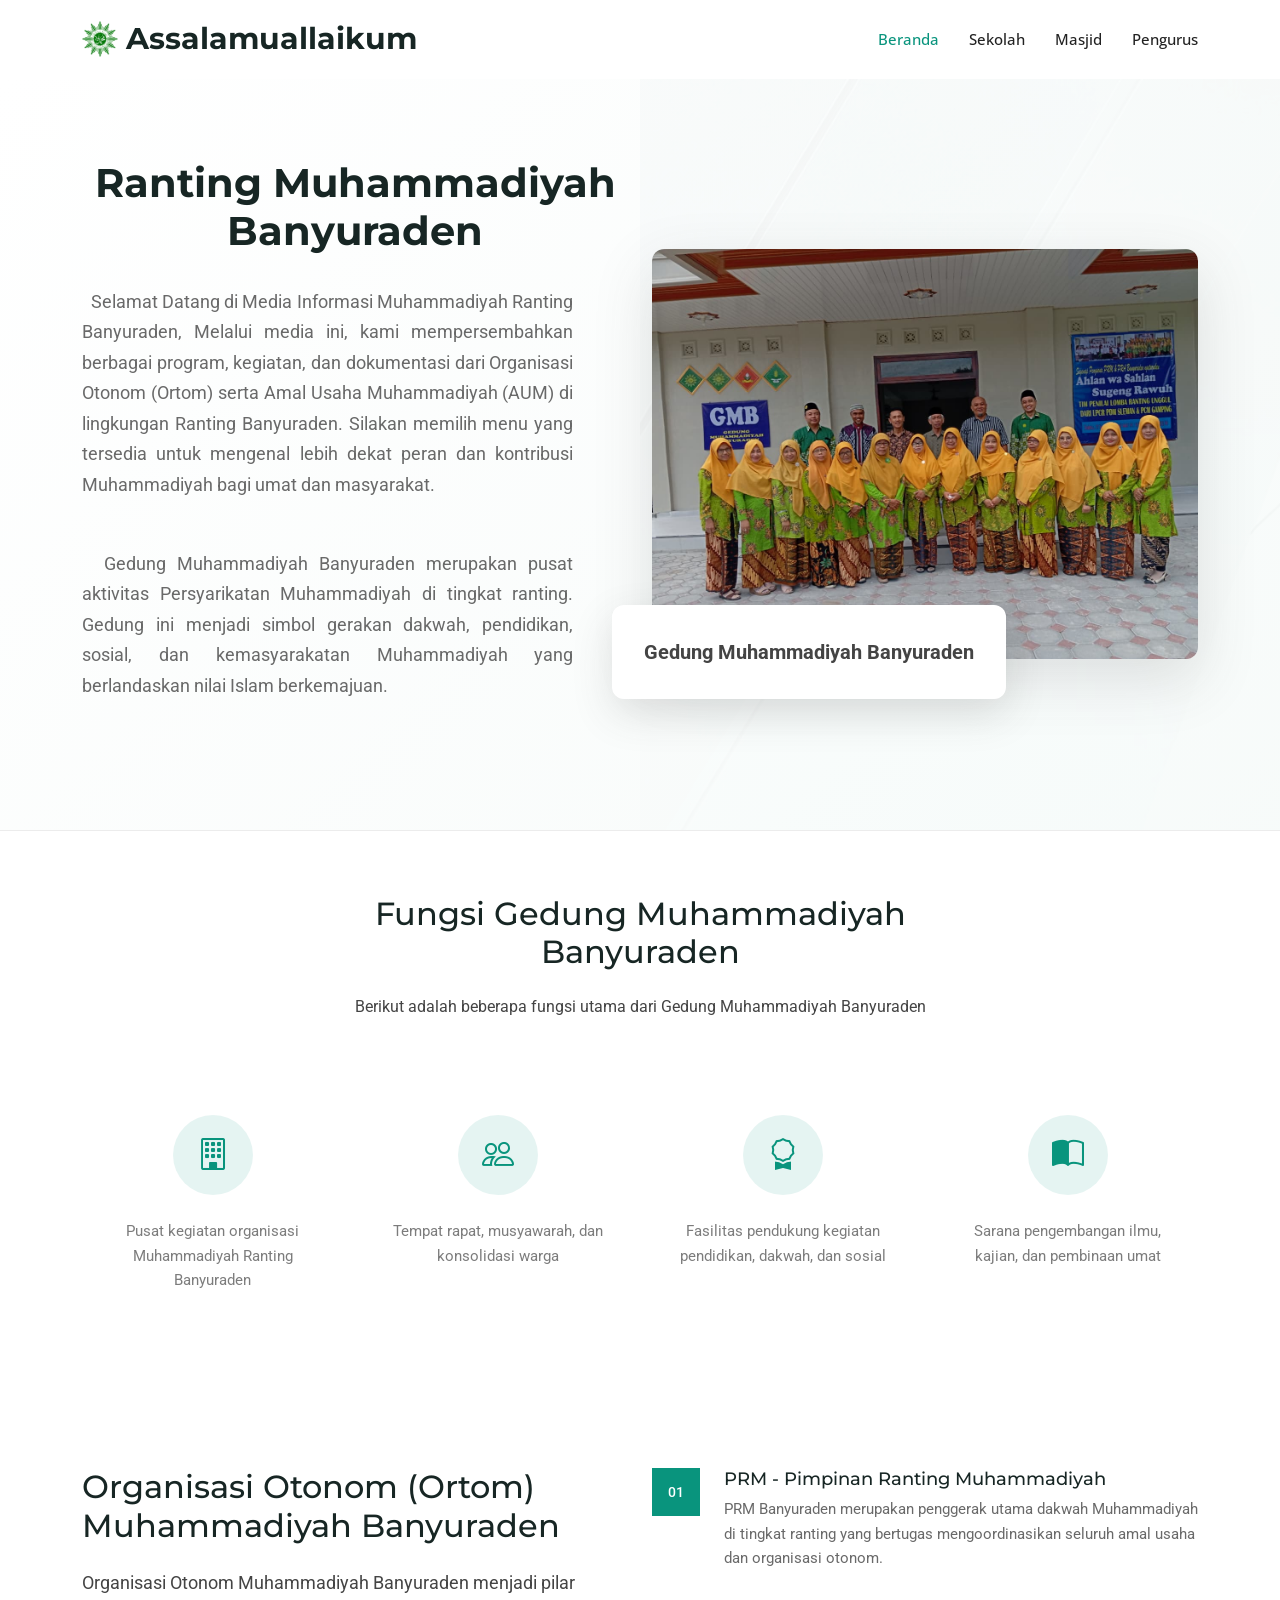
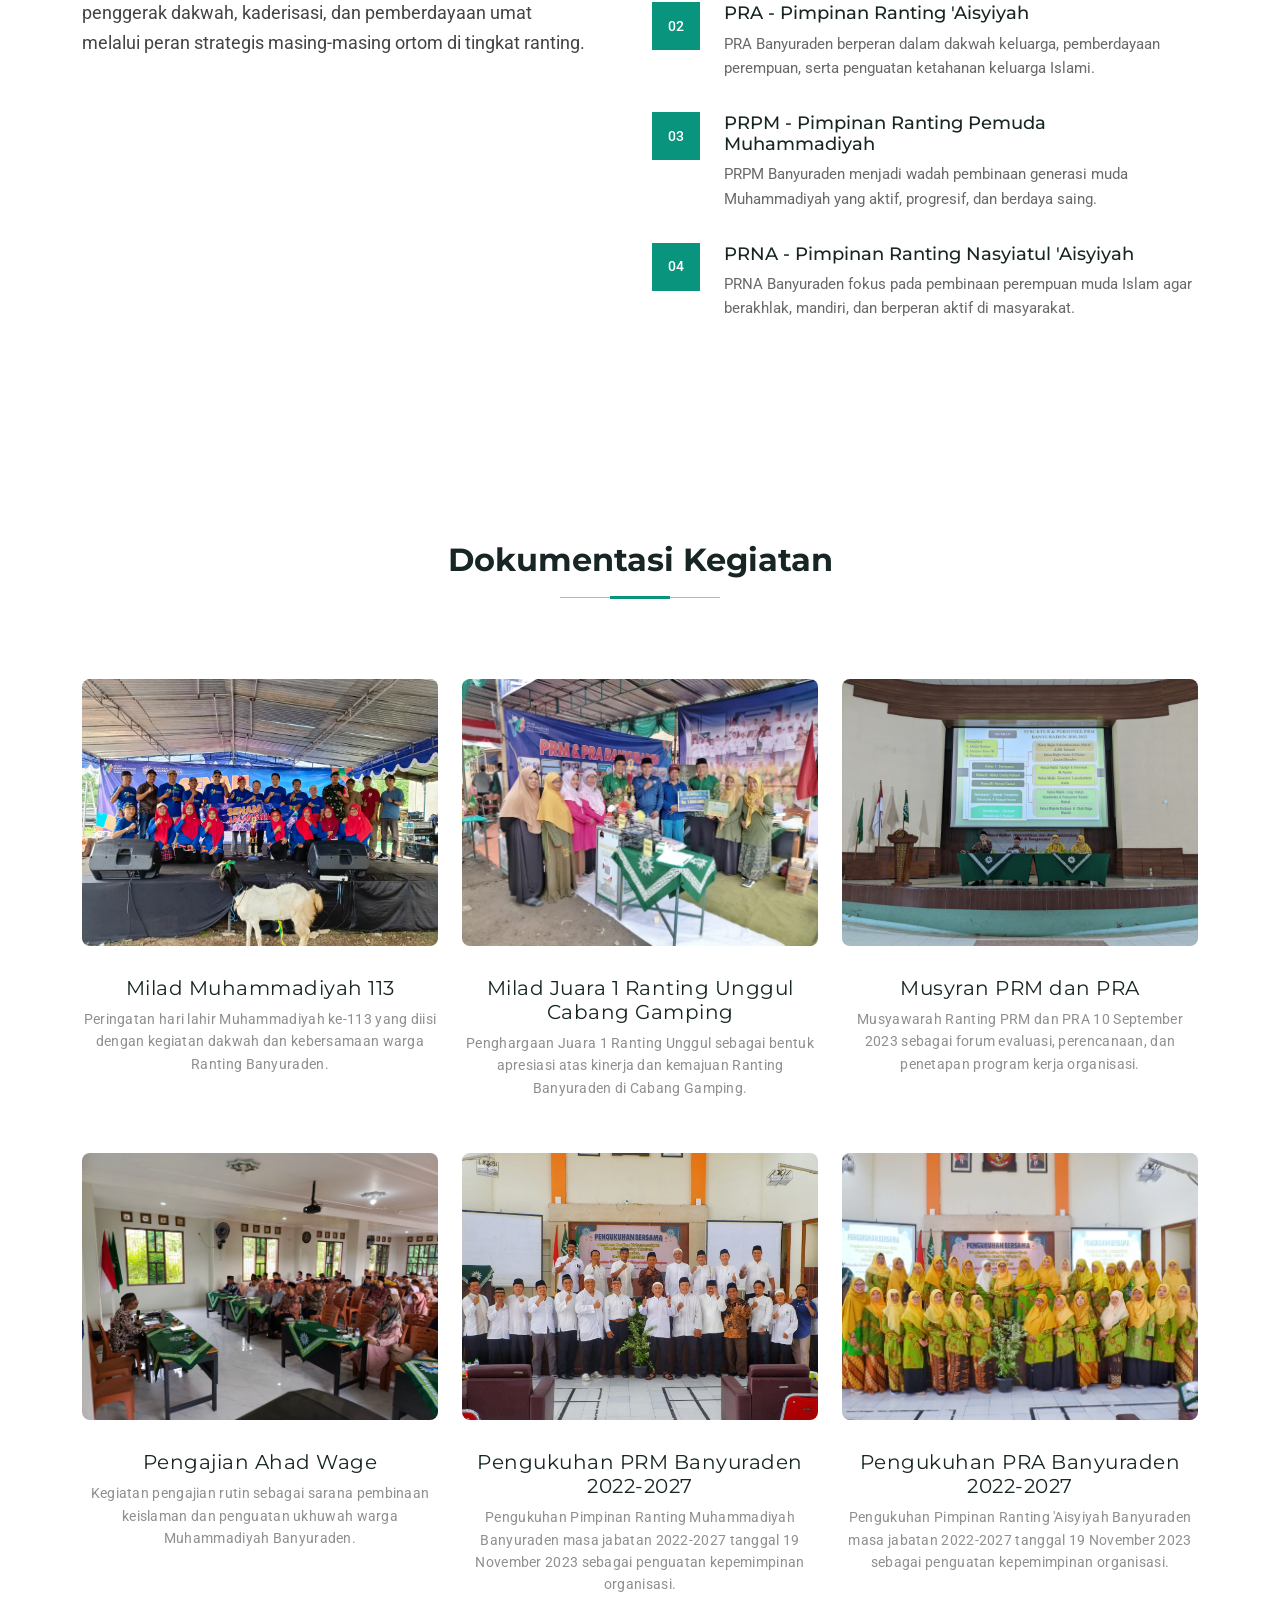
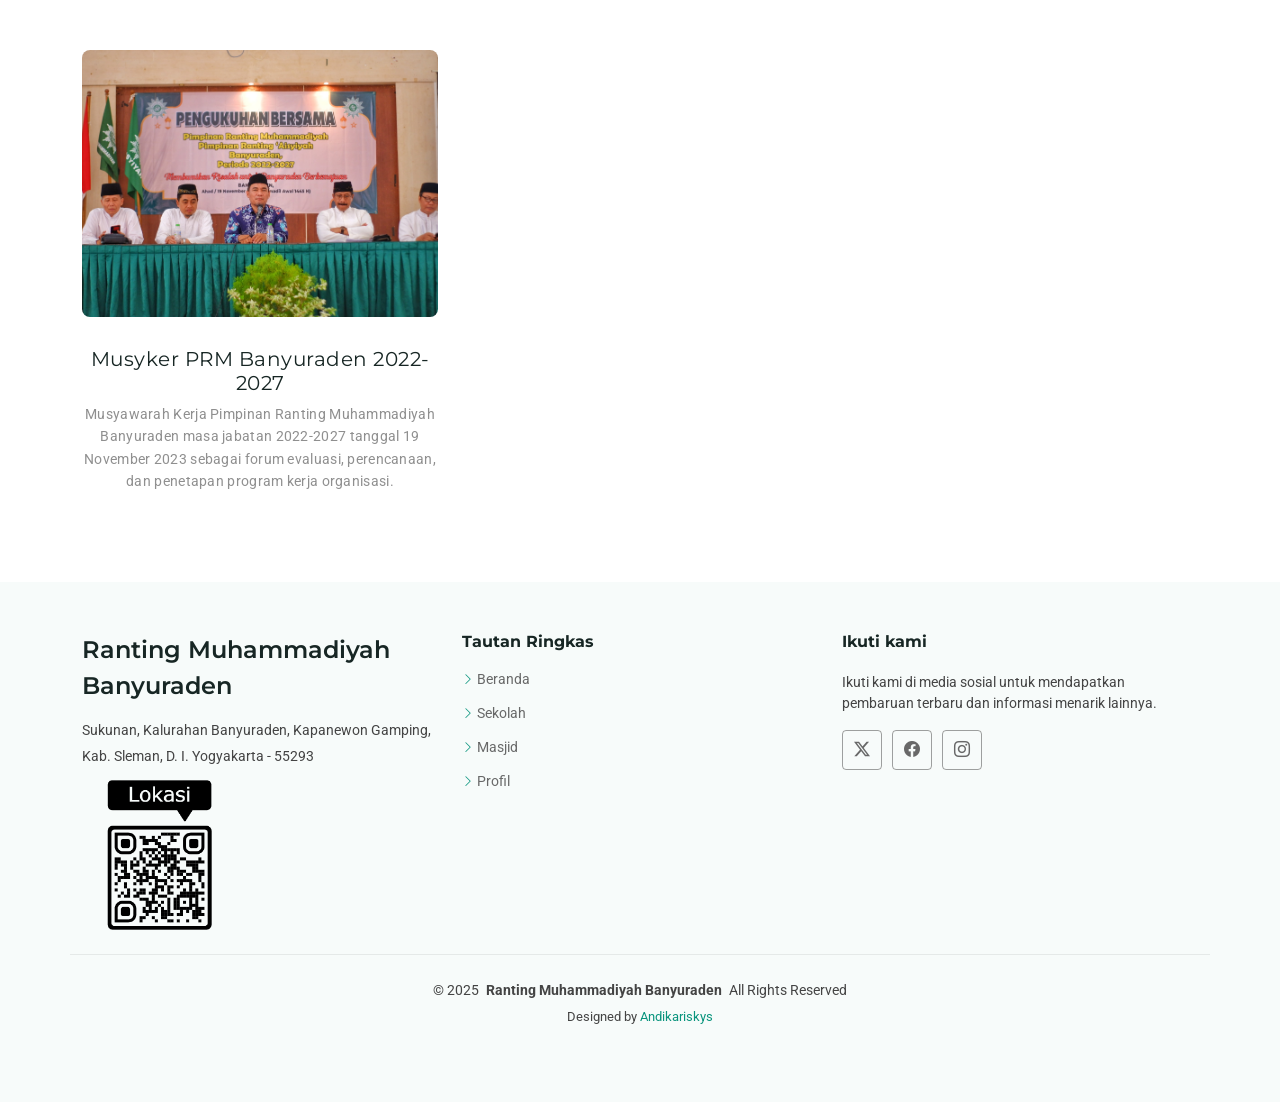
==== commit 9a692200: "feat: Add new activity images and update image references in index.html" ====
--- a/index.html
+++ b/index.html
@@ -245,12 +245,12 @@
             <div class="col-lg-4 col-md-6 portfolio-item isotope-item filter-branding">
               <div class="portfolio-card">
                 <div class="image-container">
-                  <img src="assets/img/activities/Milad Muhammadiyah 113 Ranting Banyuraden.jpeg" class="img-fluid" alt="Brand Identity"
-                    loading="lazy" />
-                  <div class="overlay">
-                    <div class="overlay-content">
-                      <a href="assets/img/activities/Milad Muhammadiyah 113 Ranting Banyuraden.jpeg" class="glightbox zoom-link"
-                        title="Pengajian Rutin">
+                  <img src="assets/img/activities/Milad_Muhammadiyah_113.jpeg" class="img-fluid" alt="Brand Identity"
+                    loading="lazy" />
+                  <div class="overlay">
+                    <div class="overlay-content">
+                      <a href="assets/img/activities/Milad_Muhammadiyah_113.jpeg" class="glightbox zoom-link"
+                        title="Milad Muhammadiyah 113">
                         <i class="bi bi-zoom-in"></i>
                       </a>
                     </div>
@@ -267,12 +267,12 @@
             <div class="col-lg-4 col-md-6 portfolio-item isotope-item filter-branding">
               <div class="portfolio-card">
                 <div class="image-container">
-                  <img src="assets/img/activities/Ranting Banyuraden Juara 1 Ranting Unggul Cabang Gamping.jpeg" class="img-fluid" alt="Brand Identity"
-                    loading="lazy" />
-                  <div class="overlay">
-                    <div class="overlay-content">
-                      <a href="assets/img/activities/Ranting Banyuraden Juara 1 Ranting Unggul Cabang Gamping.jpeg" class="glightbox zoom-link"
-                        title="Pengajian Rutin">
+                  <img src="assets/img/activities/Juara_1_Ranting_Unggul_Cabang_Gamping.jpeg" class="img-fluid" alt="Brand Identity"
+                    loading="lazy" />
+                  <div class="overlay">
+                    <div class="overlay-content">
+                      <a href="assets/img/activities/Juara_1_Ranting_Unggul_Cabang_Gamping.jpeg" class="glightbox zoom-link"
+                        title="Milad Juara 1 Ranting Unggul Cabang Gamping">
                         <i class="bi bi-zoom-in"></i>
                       </a>
                     </div>
@@ -289,12 +289,12 @@
             <div class="col-lg-4 col-md-6 portfolio-item isotope-item filter-branding">
               <div class="portfolio-card">
                 <div class="image-container">
-                  <img src="assets/img/activities/Musyran PRM dan PRA.jpg" class="img-fluid" alt="Brand Identity"
-                    loading="lazy" />
-                  <div class="overlay">
-                    <div class="overlay-content">
-                      <a href="assets/img/activities/Musyran PRM dan PRA.jpg" class="glightbox zoom-link"
-                        title="Pengajian Rutin">
+                  <img src="assets/img/activities/Musyran_PRM_dan_PRA.jpg" class="img-fluid" alt="Brand Identity"
+                    loading="lazy" />
+                  <div class="overlay">
+                    <div class="overlay-content">
+                      <a href="assets/img/activities/Musyran_PRM_dan_PRA.jpg" class="glightbox zoom-link"
+                        title="Musyran PRM dan PRA">
                         <i class="bi bi-zoom-in"></i>
                       </a>
                     </div>
@@ -311,12 +311,12 @@
             <div class="col-lg-4 col-md-6 portfolio-item isotope-item filter-branding">
               <div class="portfolio-card">
                 <div class="image-container">
-                  <img src="assets/img/activities/Pengajian Ahad Wage.jpg" class="img-fluid" alt="Brand Identity"
-                    loading="lazy" />
-                  <div class="overlay">
-                    <div class="overlay-content">
-                      <a href="assets/img/activities/Pengajian Ahad Wage.jpg" class="glightbox zoom-link"
-                        title="Pengajian Rutin">
+                  <img src="assets/img/activities/Pengajian_Ahad_Wage.jpg" class="img-fluid" alt="Brand Identity"
+                    loading="lazy" />
+                  <div class="overlay">
+                    <div class="overlay-content">
+                      <a href="assets/img/activities/Pengajian_Ahad_Wage.jpg" class="glightbox zoom-link"
+                        title="Pengajian Rutin Ahad Wage">
                         <i class="bi bi-zoom-in"></i>
                       </a>
                     </div>
@@ -333,12 +333,34 @@
             <div class="col-lg-4 col-md-6 portfolio-item isotope-item filter-branding">
               <div class="portfolio-card">
                 <div class="image-container">
-                  <img src="assets/img/activities/Pengukuhan PRA Banyuraden 2022-2027.jpeg" class="img-fluid" alt="Brand Identity"
-                    loading="lazy" />
-                  <div class="overlay">
-                    <div class="overlay-content">
-                      <a href="assets/img/activities/Pengukuhan PRA Banyuraden 2022-2027.jpeg" class="glightbox zoom-link"
-                        title="Pengajian Rutin">
+                  <img src="assets/img/activities/Pengukuhan_PRM_Banyuraden_2022-2027.jpeg" class="img-fluid" alt="Brand Identity"
+                    loading="lazy" />
+                  <div class="overlay">
+                    <div class="overlay-content">
+                      <a href="assets/img/activities/Pengukuhan_PRM_Banyuraden_2022-2027.jpeg" class="glightbox zoom-link"
+                        title="Pengukuhan PRM Banyuraden 2022-2027">
+                        <i class="bi bi-zoom-in"></i>
+                      </a>
+                    </div>
+                  </div>
+                </div>
+                <div class="content">
+                    <h3>Pengukuhan PRM Banyuraden 2022-2027</h3>
+                    <p>Pengukuhan Pimpinan Ranting Muhammadiyah Banyuraden masa jabatan 2022-2027 tanggal 19 November 2023 sebagai penguatan kepemimpinan organisasi.</p>
+                </div>
+              </div>
+            </div>
+            <!-- End Portfolio Item -->
+
+            <div class="col-lg-4 col-md-6 portfolio-item isotope-item filter-branding">
+              <div class="portfolio-card">
+                <div class="image-container">
+                  <img src="assets/img/activities/Pengukuhan_PRA_Banyuraden_2022-2027.jpeg" class="img-fluid" alt="Brand Identity"
+                    loading="lazy" />
+                  <div class="overlay">
+                    <div class="overlay-content">
+                      <a href="assets/img/activities/Pengukuhan_PRA_Banyuraden_2022-2027.jpeg" class="glightbox zoom-link"
+                        title="Pengukuhan PRA Banyuraden 2022-2027">
                         <i class="bi bi-zoom-in"></i>
                       </a>
                     </div>
@@ -355,34 +377,12 @@
             <div class="col-lg-4 col-md-6 portfolio-item isotope-item filter-branding">
               <div class="portfolio-card">
                 <div class="image-container">
-                  <img src="assets/img/activities/Pengukuhan PRM Banyuraden 2022-2027.jpeg" class="img-fluid" alt="Brand Identity"
-                    loading="lazy" />
-                  <div class="overlay">
-                    <div class="overlay-content">
-                      <a href="assets/img/activities/Pengukuhan PRM Banyuraden 2022-2027.jpeg" class="glightbox zoom-link"
-                        title="Pengajian Rutin">
-                        <i class="bi bi-zoom-in"></i>
-                      </a>
-                    </div>
-                  </div>
-                </div>
-                <div class="content">
-                    <h3>Pengukuhan PRM Banyuraden 2022-2027</h3>
-                    <p>Pengukuhan Pimpinan Ranting Muhammadiyah Banyuraden masa jabatan 2022-2027 tanggal 19 November 2023 sebagai penguatan kepemimpinan organisasi.</p>
-                </div>
-              </div>
-            </div>
-            <!-- End Portfolio Item -->
-
-            <div class="col-lg-4 col-md-6 portfolio-item isotope-item filter-branding">
-              <div class="portfolio-card">
-                <div class="image-container">
-                  <img src="assets/img/activities/Musyker PRM Banyuraden 2022-2027.jpeg" class="img-fluid" alt="Brand Identity"
-                    loading="lazy" />
-                  <div class="overlay">
-                    <div class="overlay-content">
-                      <a href="assets/img/activities/Musyker PRM Banyuraden 2022-2027.jpeg" class="glightbox zoom-link"
-                        title="Pengajian Rutin">
+                  <img src="assets/img/activities/Musyker_PRM_Banyuraden_2022-2027.jpeg" class="img-fluid" alt="Brand Identity"
+                    loading="lazy" />
+                  <div class="overlay">
+                    <div class="overlay-content">
+                      <a href="assets/img/activities/Musyker_PRM_Banyuraden_2022-2027.jpeg" class="glightbox zoom-link"
+                        title="Musyker PRM Banyuraden 2022-2027">
                         <i class="bi bi-zoom-in"></i>
                       </a>
                     </div>
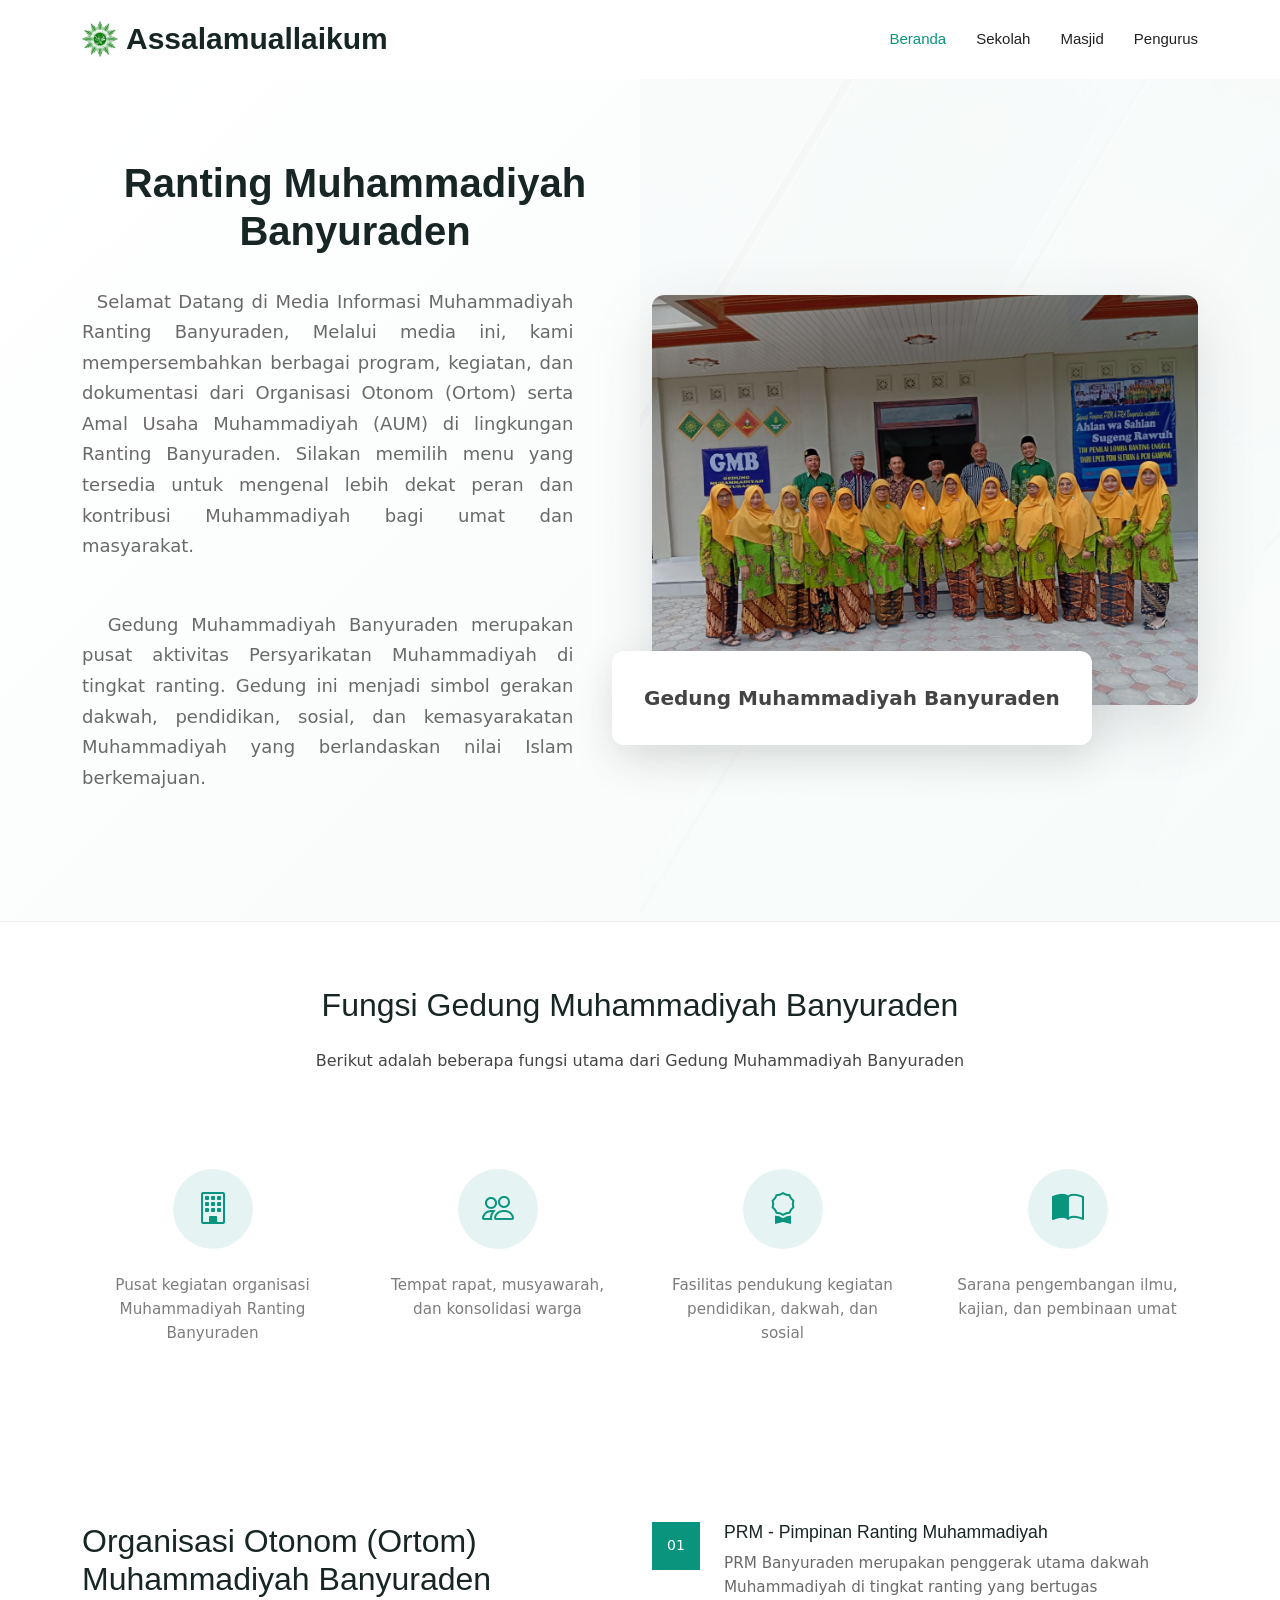
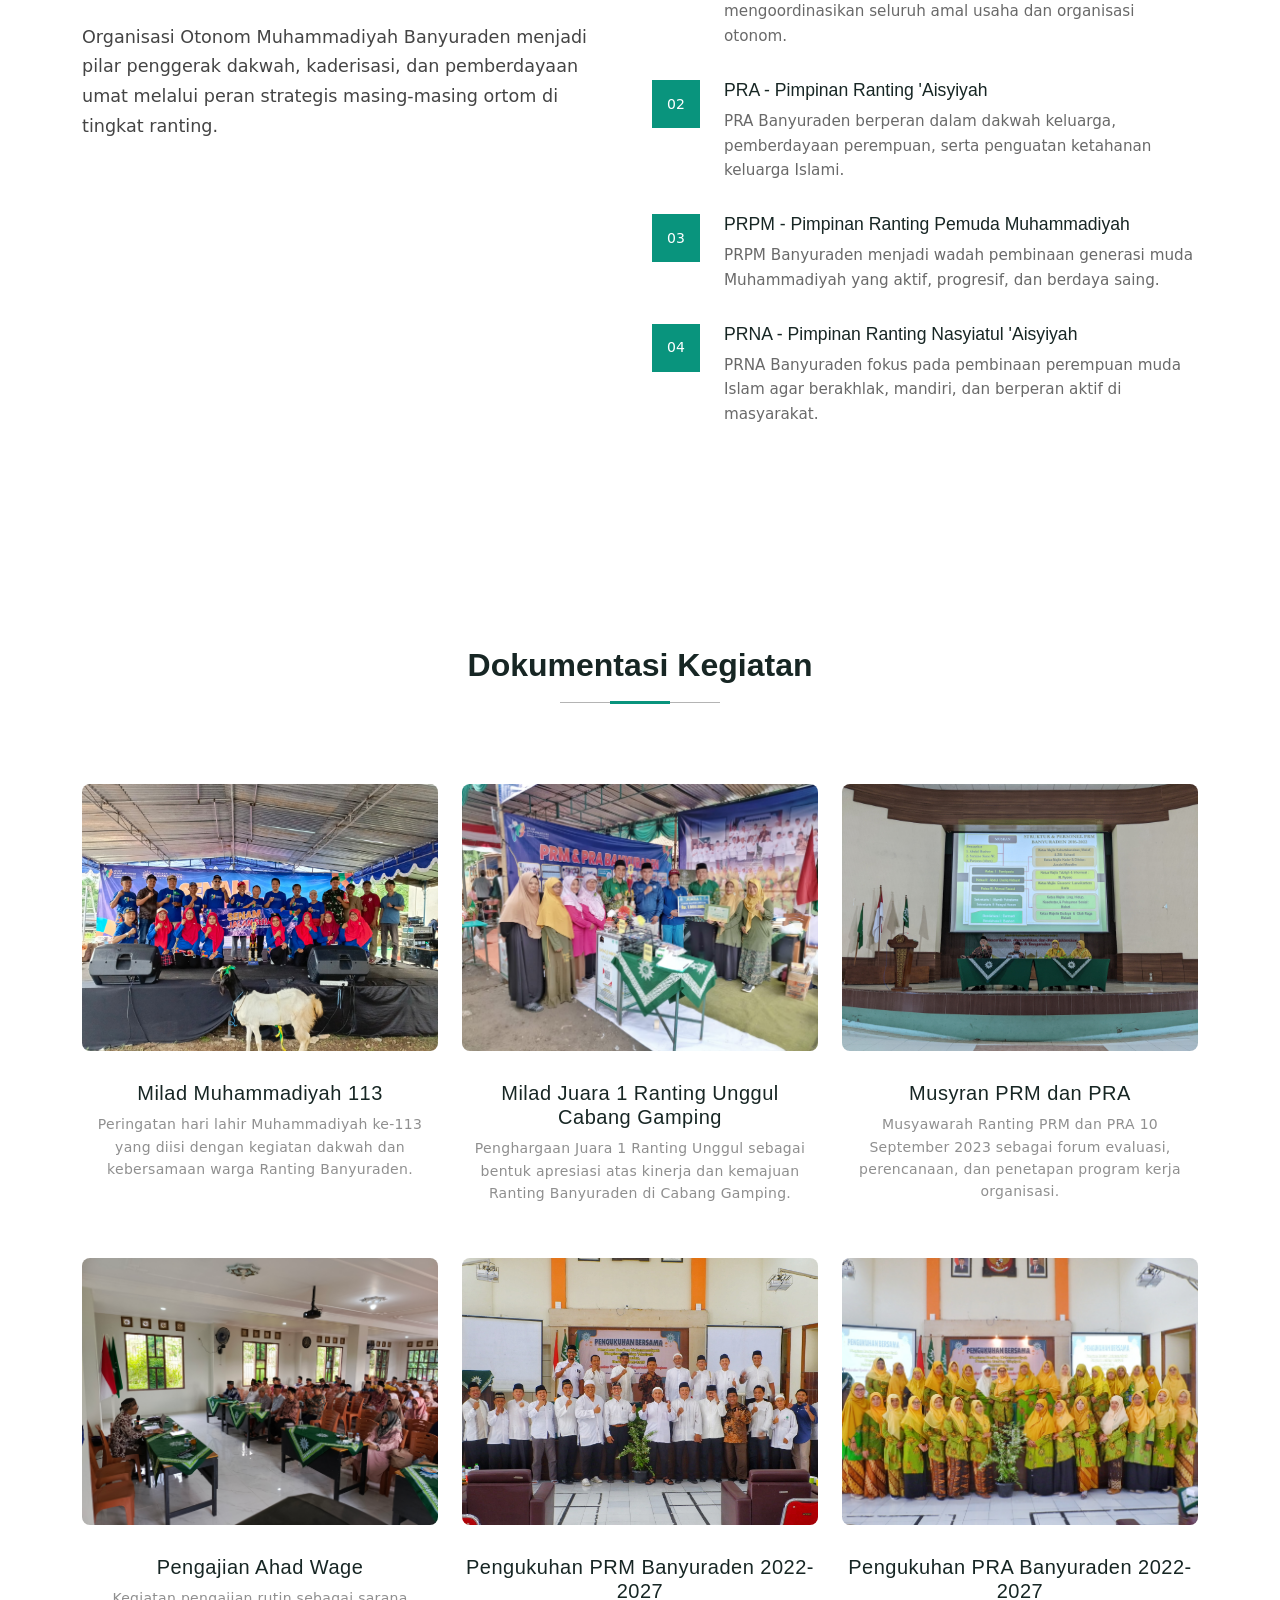
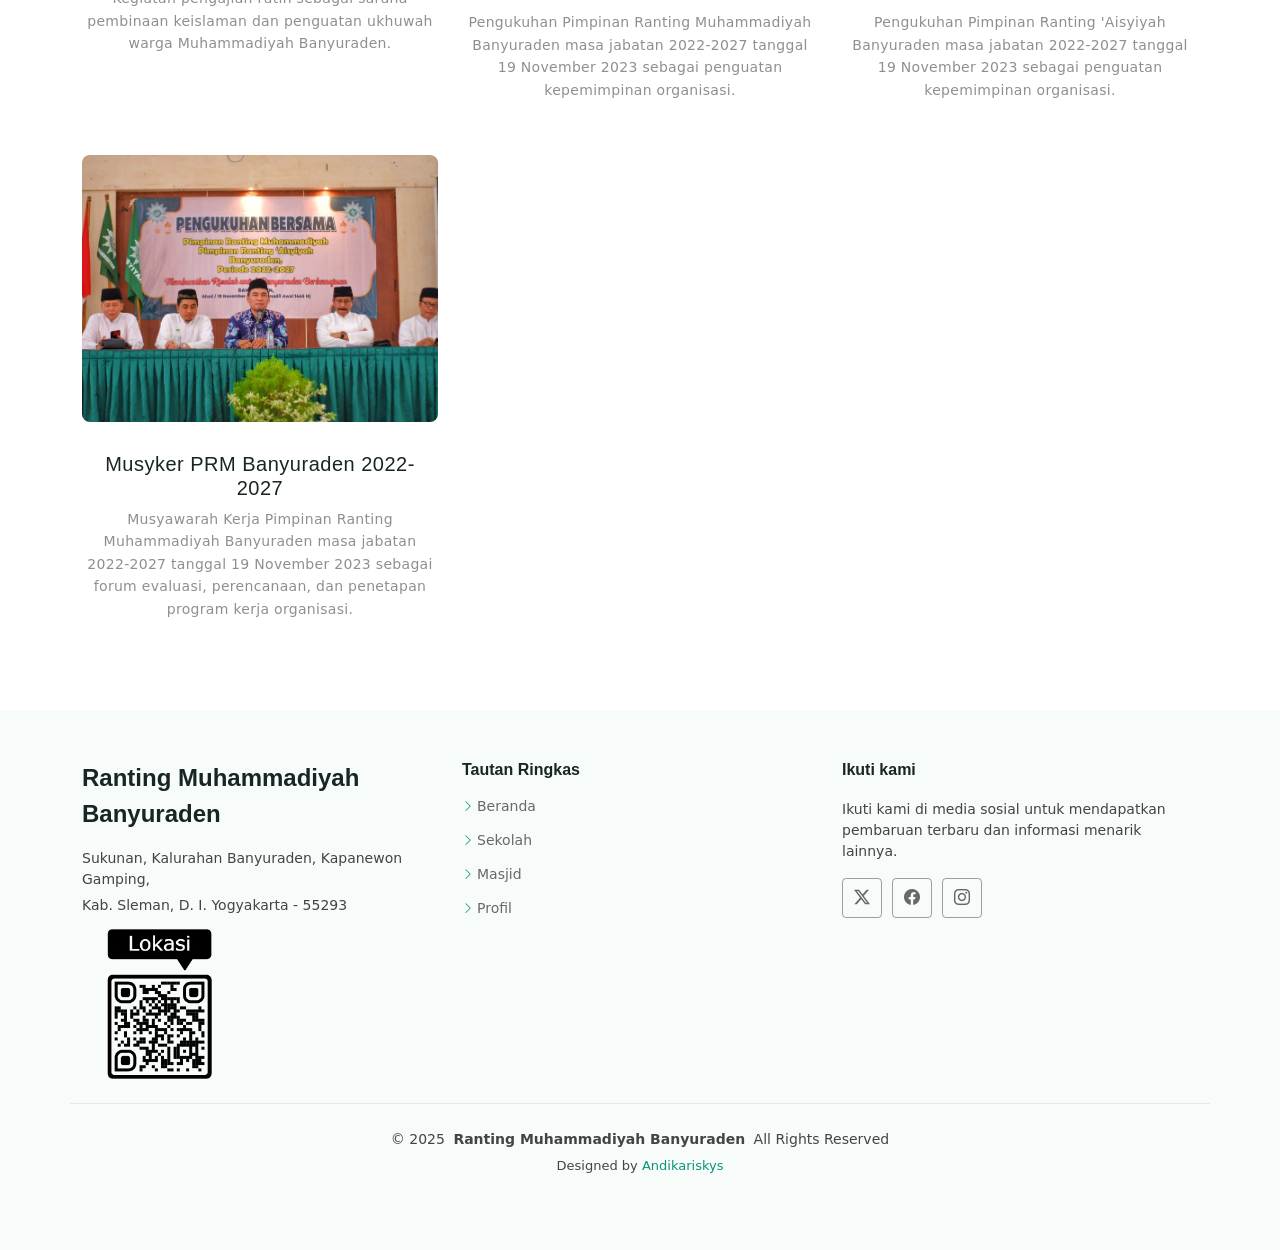
==== commit 1627066f: "Refactor: setup fonts offline" ====
--- a/index.html
+++ b/index.html
@@ -15,11 +15,7 @@
   <link rel="manifest" href="assets/img/favicons/site.webmanifest">
 
   <!-- Fonts -->
-  <link href="https://fonts.googleapis.com" rel="preconnect" />
-  <link href="https://fonts.gstatic.com" rel="preconnect" crossorigin />
-  <link
-    href="https://fonts.googleapis.com/css2?family=Roboto:ital,wght@0,100;0,300;0,400;0,500;0,700;0,900;1,100;1,300;1,400;1,500;1,700;1,900&family=Open+Sans:ital,wght@0,300;0,400;0,500;0,600;0,700;0,800;1,300;1,400;1,500;1,600;1,700;1,800&family=Montserrat:ital,wght@0,100;0,200;0,300;0,400;0,500;0,600;0,700;0,800;0,900;1,100;1,200;1,300;1,400;1,500;1,600;1,700;1,800;1,900&display=swap"
-    rel="stylesheet" />
+  <link rel="stylesheet" href="assets/css/font.css" />
 
   <!-- Vendor CSS Files -->
   <link href="assets/vendor/bootstrap/css/bootstrap.min.css" rel="stylesheet" />
--- a/assets/css/font.css
+++ b/assets/css/font.css
@@ -0,0 +1,131 @@
+/* =========================
+    ROBOTO
+   ========================= */
+
+@font-face {
+	font-family: "Roboto";
+	src: url("../fonts/roboto/Roboto-Regular.ttf") format("truetype");
+	font-weight: 400;
+	font-style: normal;
+	font-display: swap;
+}
+
+@font-face {
+	font-family: "Roboto";
+	src: url("../fonts/roboto/Roboto-Italic.ttf") format("truetype");
+	font-weight: 400;
+	font-style: italic;
+	font-display: swap;
+}
+
+@font-face {
+	font-family: "Roboto";
+	src: url("../fonts/roboto/Roboto-Medium.ttf") format("truetype");
+	font-weight: 500;
+	font-style: normal;
+	font-display: swap;
+}
+
+@font-face {
+	font-family: "Roboto";
+	src: url("../fonts/roboto/Roboto-Bold.ttf") format("truetype");
+	font-weight: 700;
+	font-style: normal;
+	font-display: swap;
+}
+
+@font-face {
+	font-family: "Roboto";
+	src: url("../fonts/roboto/Roboto-Black.ttf") format("truetype");
+	font-weight: 900;
+	font-style: normal;
+	font-display: swap;
+}
+
+/* =========================
+    OPEN SANS
+   ========================= */
+
+@font-face {
+	font-family: "Open Sans";
+	src: url("../fonts/open-sans/OpenSans-Regular.ttf") format("truetype");
+	font-weight: 400;
+	font-style: normal;
+	font-display: swap;
+}
+
+@font-face {
+	font-family: "Open Sans";
+	src: url("../fonts/open-sans/OpenSans-Italic.ttf") format("truetype");
+	font-weight: 400;
+	font-style: italic;
+	font-display: swap;
+}
+
+@font-face {
+	font-family: "Open Sans";
+	src: url("../fonts/open-sans/OpenSans-SemiBold.ttf") format("truetype");
+	font-weight: 600;
+	font-style: normal;
+	font-display: swap;
+}
+
+@font-face {
+	font-family: "Open Sans";
+	src: url("../fonts/open-sans/OpenSans-Bold.ttf") format("truetype");
+	font-weight: 700;
+	font-style: normal;
+	font-display: swap;
+}
+
+@font-face {
+	font-family: "Open Sans";
+	src: url("../fonts/open-sans/OpenSans-ExtraBold.ttf") format("truetype");
+	font-weight: 800;
+	font-style: normal;
+	font-display: swap;
+}
+
+/* =========================
+    MONTSERRAT
+   ========================= */
+
+@font-face {
+	font-family: "Montserrat";
+	src: url("../fonts/montserrat/Montserrat-Regular.ttf") format("truetype");
+	font-weight: 400;
+	font-style: normal;
+	font-display: swap;
+}
+
+@font-face {
+	font-family: "Montserrat";
+	src: url("../fonts/montserrat/Montserrat-Italic.ttf") format("truetype");
+	font-weight: 400;
+	font-style: italic;
+	font-display: swap;
+}
+
+@font-face {
+	font-family: "Montserrat";
+	src: url("../fonts/montserrat/Montserrat-Medium.ttf") format("truetype");
+	font-weight: 500;
+	font-style: normal;
+	font-display: swap;
+}
+
+@font-face {
+	font-family: "Montserrat";
+	src: url("../fonts/montserrat/Montserrat-SemiBold.ttf") format("truetype");
+	font-weight: 600;
+	font-style: normal;
+	font-display: swap;
+}
+
+@font-face {
+	font-family: "Montserrat";
+	src: url("../fonts/montserrat/Montserrat-Bold.ttf") format("truetype");
+	font-weight: 700;
+	font-style: normal;
+	font-display: swap;
+}
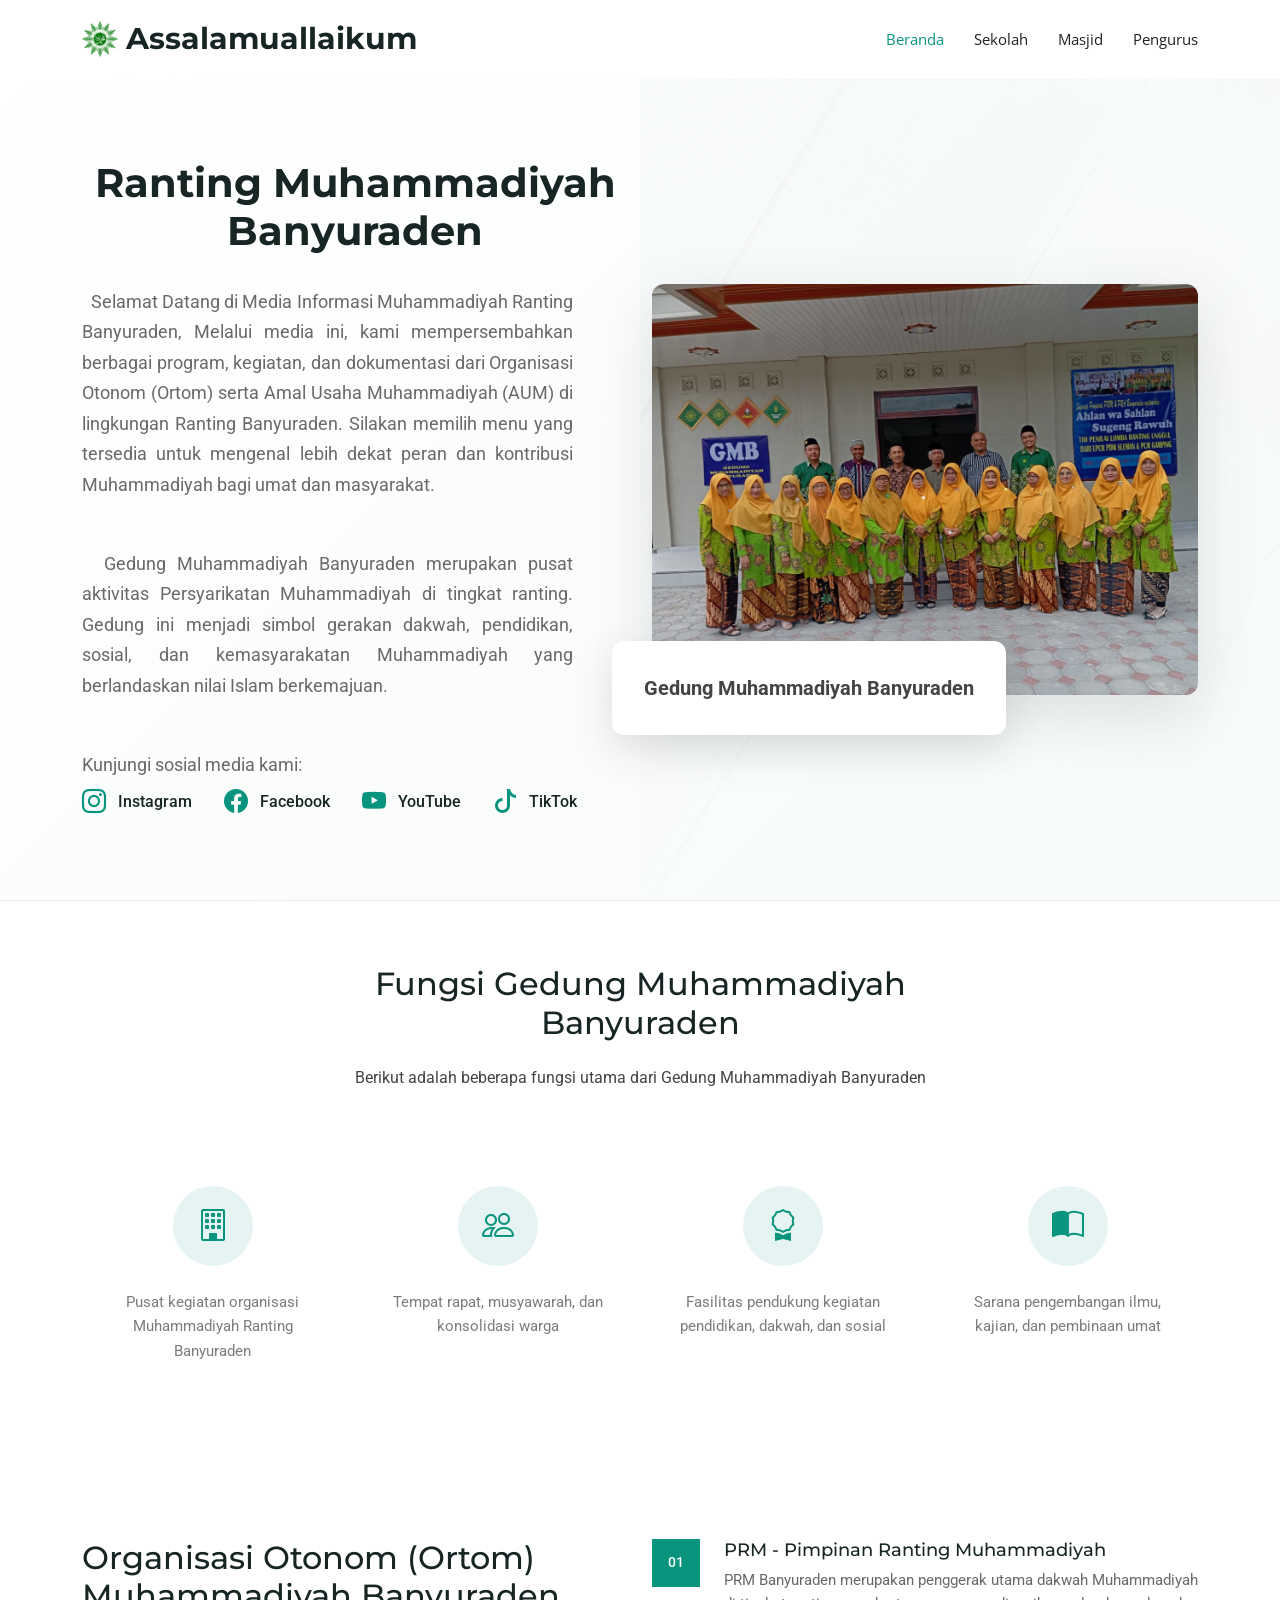
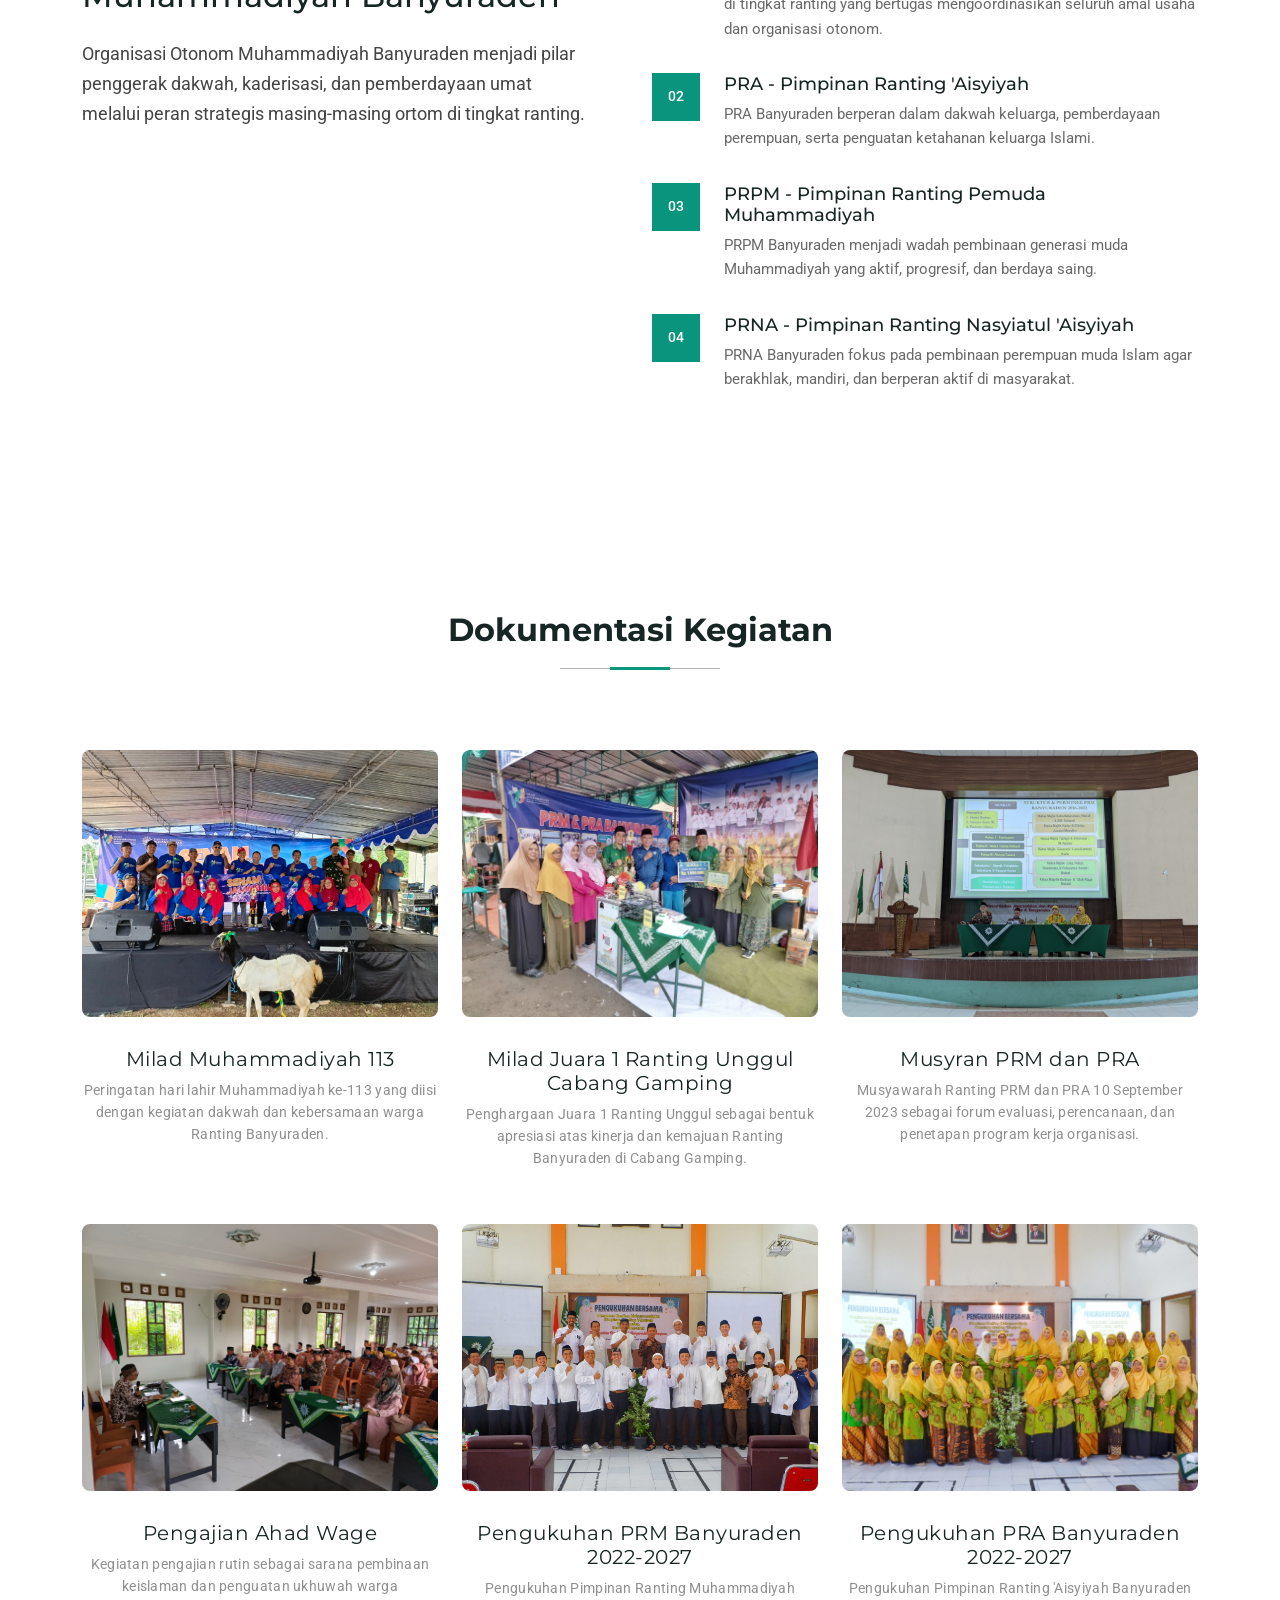
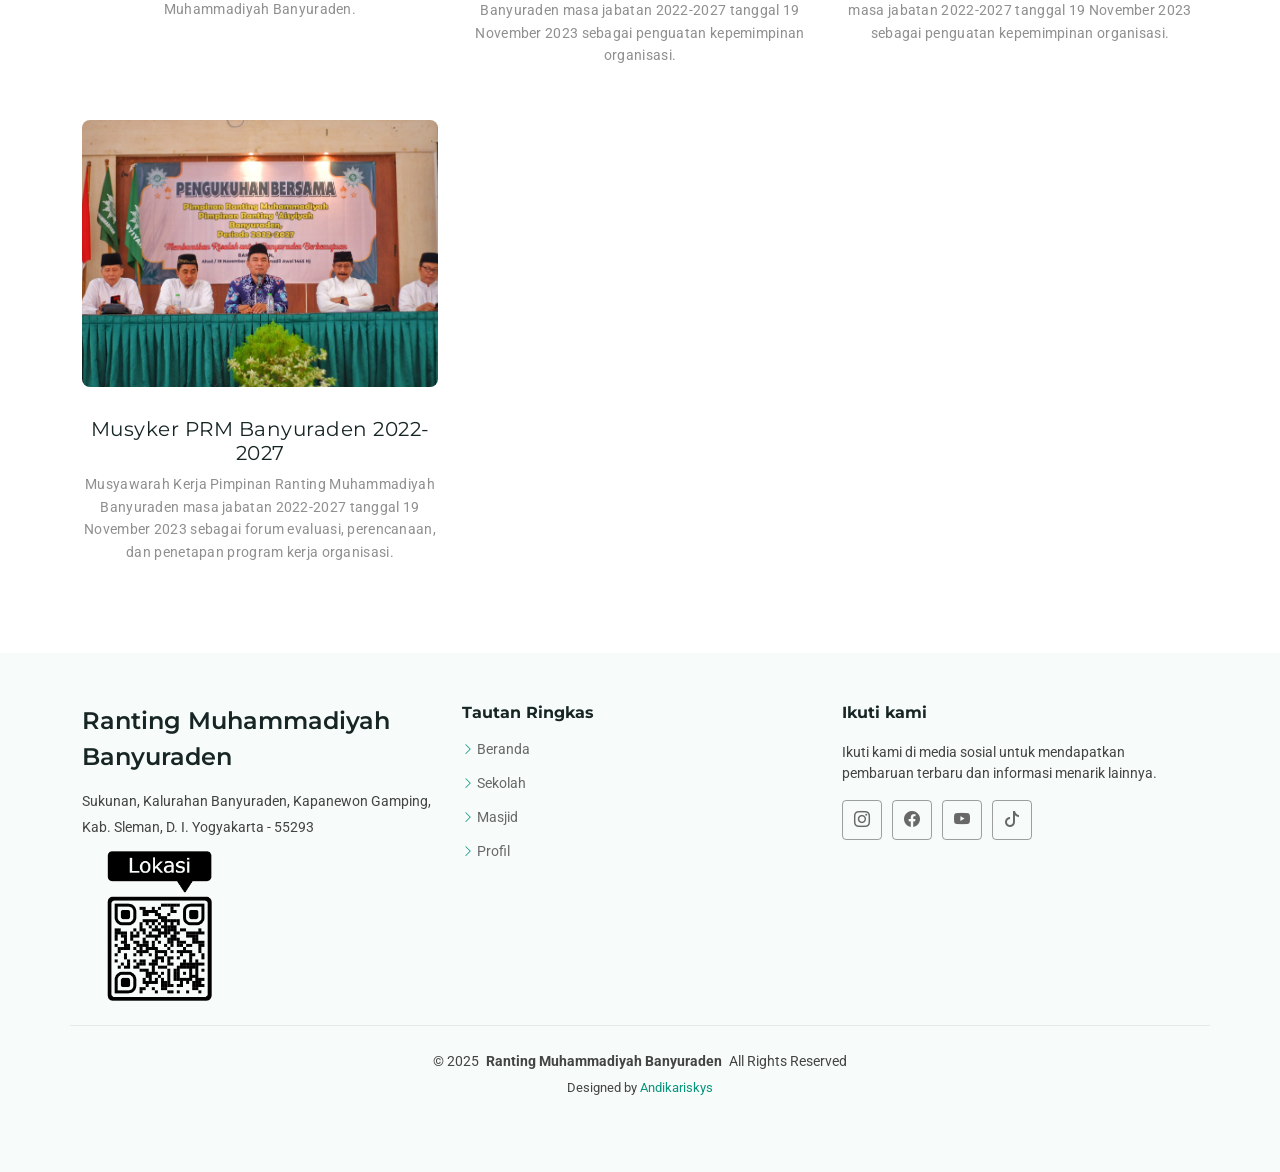
==== commit 44bf0d86: "feat: Update font paths and enhance social media links in multiple HTML pages" ====
--- a/index.html
+++ b/index.html
@@ -76,6 +76,25 @@
                   sosial, dan kemasyarakatan Muhammadiyah yang berlandaskan
                   nilai Islam berkemajuan.
                 </p>
+                <p class="text-justify mb-1">Kunjungi sosial media kami:</p>
+                <div class="cta-group">
+                  <a href="https://www.instagram.com/muhammadiyah_banyuraden" class="btn-secondary glightbox" target="_blank">
+                    <i class="bi bi-instagram"></i>
+                    <span>Instagram</span>
+                  </a>
+                  <a href="https://www.facebook.com/share/16rJWJvN9A/" class="btn-secondary glightbox" target="_blank">
+                    <i class="bi bi-facebook"></i>
+                    <span>Facebook</span>
+                  </a>
+                  <a href="https://youtube.com/@muhammadiyahbanyuraden" class="btn-secondary glightbox" target="_blank">
+                    <i class="bi bi-youtube"></i>
+                    <span>YouTube</span>
+                  </a>
+                  <a href="https://www.tiktok.com/@muhammadiyah.banyuraden" class="btn-secondary glightbox" target="_blank">
+                    <i class="bi bi-tiktok"></i>
+                    <span>TikTok</span>
+                  </a>
+                </div>
               </div>
             </div>
             <div class="col-lg-6" data-aos="fade-up" data-aos-delay="200">
@@ -440,9 +459,10 @@
             Ikuti kami di media sosial untuk mendapatkan pembaruan terbaru dan informasi menarik lainnya.
           </p>
           <div class="social-links d-flex">
-            <a href="https://twitter.com/"><i class="bi bi-twitter-x"></i></a>
-            <a href="https://facebook.com/"><i class="bi bi-facebook"></i></a>
-            <a href="https://www.instagram.com/muhammadiyah_banyuraden/"><i class="bi bi-instagram"></i></a>
+            <a href="https://www.instagram.com/muhammadiyah_banyuraden" target="_blank"><i class="bi bi-instagram"></i></a>
+            <a href="https://www.facebook.com/share/16rJWJvN9A/" target="_blank"><i class="bi bi-facebook"></i></a>
+            <a href="https://youtube.com/@muhammadiyahbanyuraden" target="_blank"><i class="bi bi-youtube"></i></a>
+            <a href="https://www.tiktok.com/@muhammadiyah.banyuraden" target="_blank"><i class="bi bi-tiktok"></i></a>
           </div>
         </div>
       </div>
--- a/assets/css/font.css
+++ b/assets/css/font.css
@@ -4,7 +4,7 @@
 
 @font-face {
 	font-family: "Roboto";
-	src: url("../fonts/roboto/Roboto-Regular.ttf") format("truetype");
+	src: url("../fonts/Roboto/Roboto-Regular.ttf") format("truetype");
 	font-weight: 400;
 	font-style: normal;
 	font-display: swap;
@@ -12,7 +12,7 @@
 
 @font-face {
 	font-family: "Roboto";
-	src: url("../fonts/roboto/Roboto-Italic.ttf") format("truetype");
+	src: url("../fonts/Roboto/Roboto-Italic.ttf") format("truetype");
 	font-weight: 400;
 	font-style: italic;
 	font-display: swap;
@@ -20,7 +20,7 @@
 
 @font-face {
 	font-family: "Roboto";
-	src: url("../fonts/roboto/Roboto-Medium.ttf") format("truetype");
+	src: url("../fonts/Roboto/Roboto-Medium.ttf") format("truetype");
 	font-weight: 500;
 	font-style: normal;
 	font-display: swap;
@@ -28,7 +28,7 @@
 
 @font-face {
 	font-family: "Roboto";
-	src: url("../fonts/roboto/Roboto-Bold.ttf") format("truetype");
+	src: url("../fonts/Roboto/Roboto-Bold.ttf") format("truetype");
 	font-weight: 700;
 	font-style: normal;
 	font-display: swap;
@@ -36,7 +36,7 @@
 
 @font-face {
 	font-family: "Roboto";
-	src: url("../fonts/roboto/Roboto-Black.ttf") format("truetype");
+	src: url("../fonts/Roboto/Roboto-Black.ttf") format("truetype");
 	font-weight: 900;
 	font-style: normal;
 	font-display: swap;
@@ -48,7 +48,7 @@
 
 @font-face {
 	font-family: "Open Sans";
-	src: url("../fonts/open-sans/OpenSans-Regular.ttf") format("truetype");
+	src: url("../fonts/Open-Sans/OpenSans-Regular.ttf") format("truetype");
 	font-weight: 400;
 	font-style: normal;
 	font-display: swap;
@@ -56,7 +56,7 @@
 
 @font-face {
 	font-family: "Open Sans";
-	src: url("../fonts/open-sans/OpenSans-Italic.ttf") format("truetype");
+	src: url("../fonts/Open-Sans/OpenSans-Italic.ttf") format("truetype");
 	font-weight: 400;
 	font-style: italic;
 	font-display: swap;
@@ -64,7 +64,7 @@
 
 @font-face {
 	font-family: "Open Sans";
-	src: url("../fonts/open-sans/OpenSans-SemiBold.ttf") format("truetype");
+	src: url("../fonts/Open-Sans/OpenSans-SemiBold.ttf") format("truetype");
 	font-weight: 600;
 	font-style: normal;
 	font-display: swap;
@@ -72,7 +72,7 @@
 
 @font-face {
 	font-family: "Open Sans";
-	src: url("../fonts/open-sans/OpenSans-Bold.ttf") format("truetype");
+	src: url("../fonts/Open-Sans/OpenSans-Bold.ttf") format("truetype");
 	font-weight: 700;
 	font-style: normal;
 	font-display: swap;
@@ -80,7 +80,7 @@
 
 @font-face {
 	font-family: "Open Sans";
-	src: url("../fonts/open-sans/OpenSans-ExtraBold.ttf") format("truetype");
+	src: url("../fonts/Open-Sans/OpenSans-ExtraBold.ttf") format("truetype");
 	font-weight: 800;
 	font-style: normal;
 	font-display: swap;
@@ -92,7 +92,7 @@
 
 @font-face {
 	font-family: "Montserrat";
-	src: url("../fonts/montserrat/Montserrat-Regular.ttf") format("truetype");
+	src: url("../fonts/Montserrat/Montserrat-Regular.ttf") format("truetype");
 	font-weight: 400;
 	font-style: normal;
 	font-display: swap;
@@ -100,7 +100,7 @@
 
 @font-face {
 	font-family: "Montserrat";
-	src: url("../fonts/montserrat/Montserrat-Italic.ttf") format("truetype");
+	src: url("../fonts/Montserrat/Montserrat-Italic.ttf") format("truetype");
 	font-weight: 400;
 	font-style: italic;
 	font-display: swap;
@@ -108,7 +108,7 @@
 
 @font-face {
 	font-family: "Montserrat";
-	src: url("../fonts/montserrat/Montserrat-Medium.ttf") format("truetype");
+	src: url("../fonts/Montserrat/Montserrat-Medium.ttf") format("truetype");
 	font-weight: 500;
 	font-style: normal;
 	font-display: swap;
@@ -116,7 +116,7 @@
 
 @font-face {
 	font-family: "Montserrat";
-	src: url("../fonts/montserrat/Montserrat-SemiBold.ttf") format("truetype");
+	src: url("../fonts/Montserrat/Montserrat-SemiBold.ttf") format("truetype");
 	font-weight: 600;
 	font-style: normal;
 	font-display: swap;
@@ -124,7 +124,7 @@
 
 @font-face {
 	font-family: "Montserrat";
-	src: url("../fonts/montserrat/Montserrat-Bold.ttf") format("truetype");
+	src: url("../fonts/Montserrat/Montserrat-Bold.ttf") format("truetype");
 	font-weight: 700;
 	font-style: normal;
 	font-display: swap;
